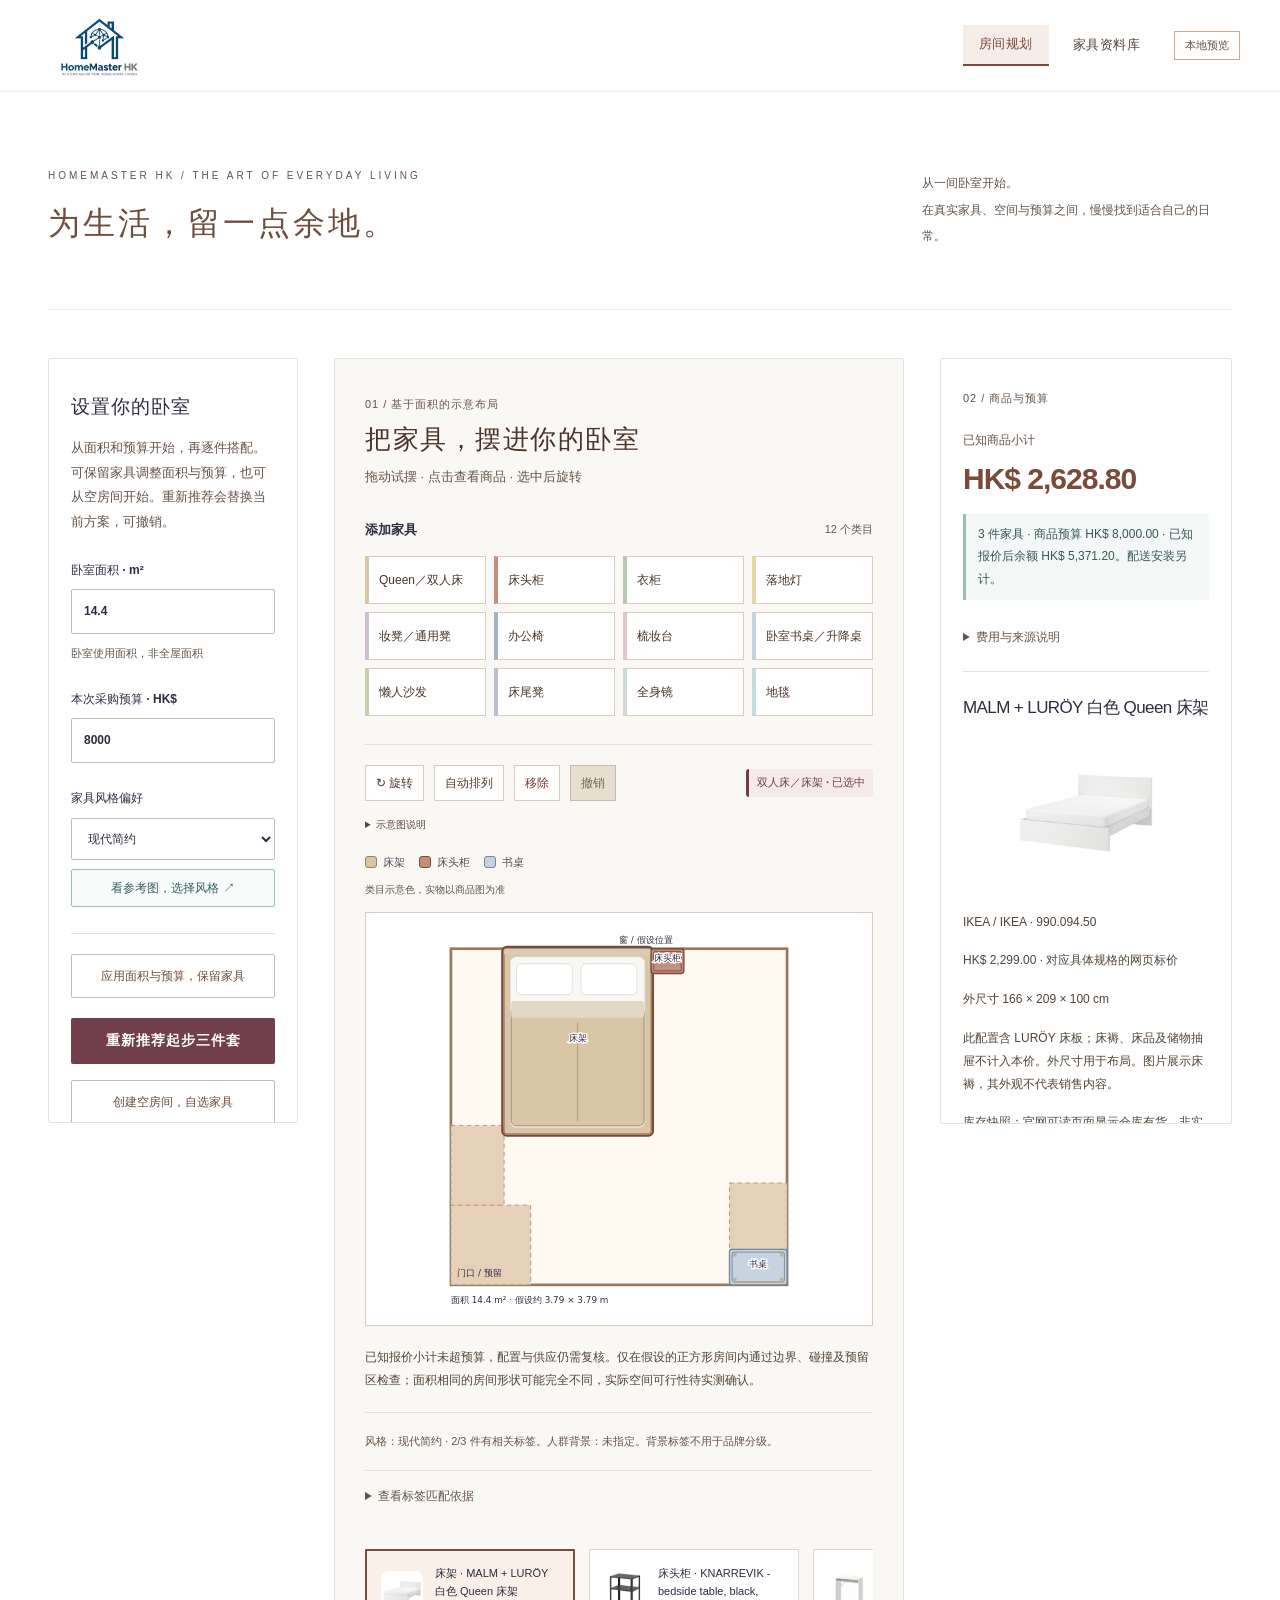
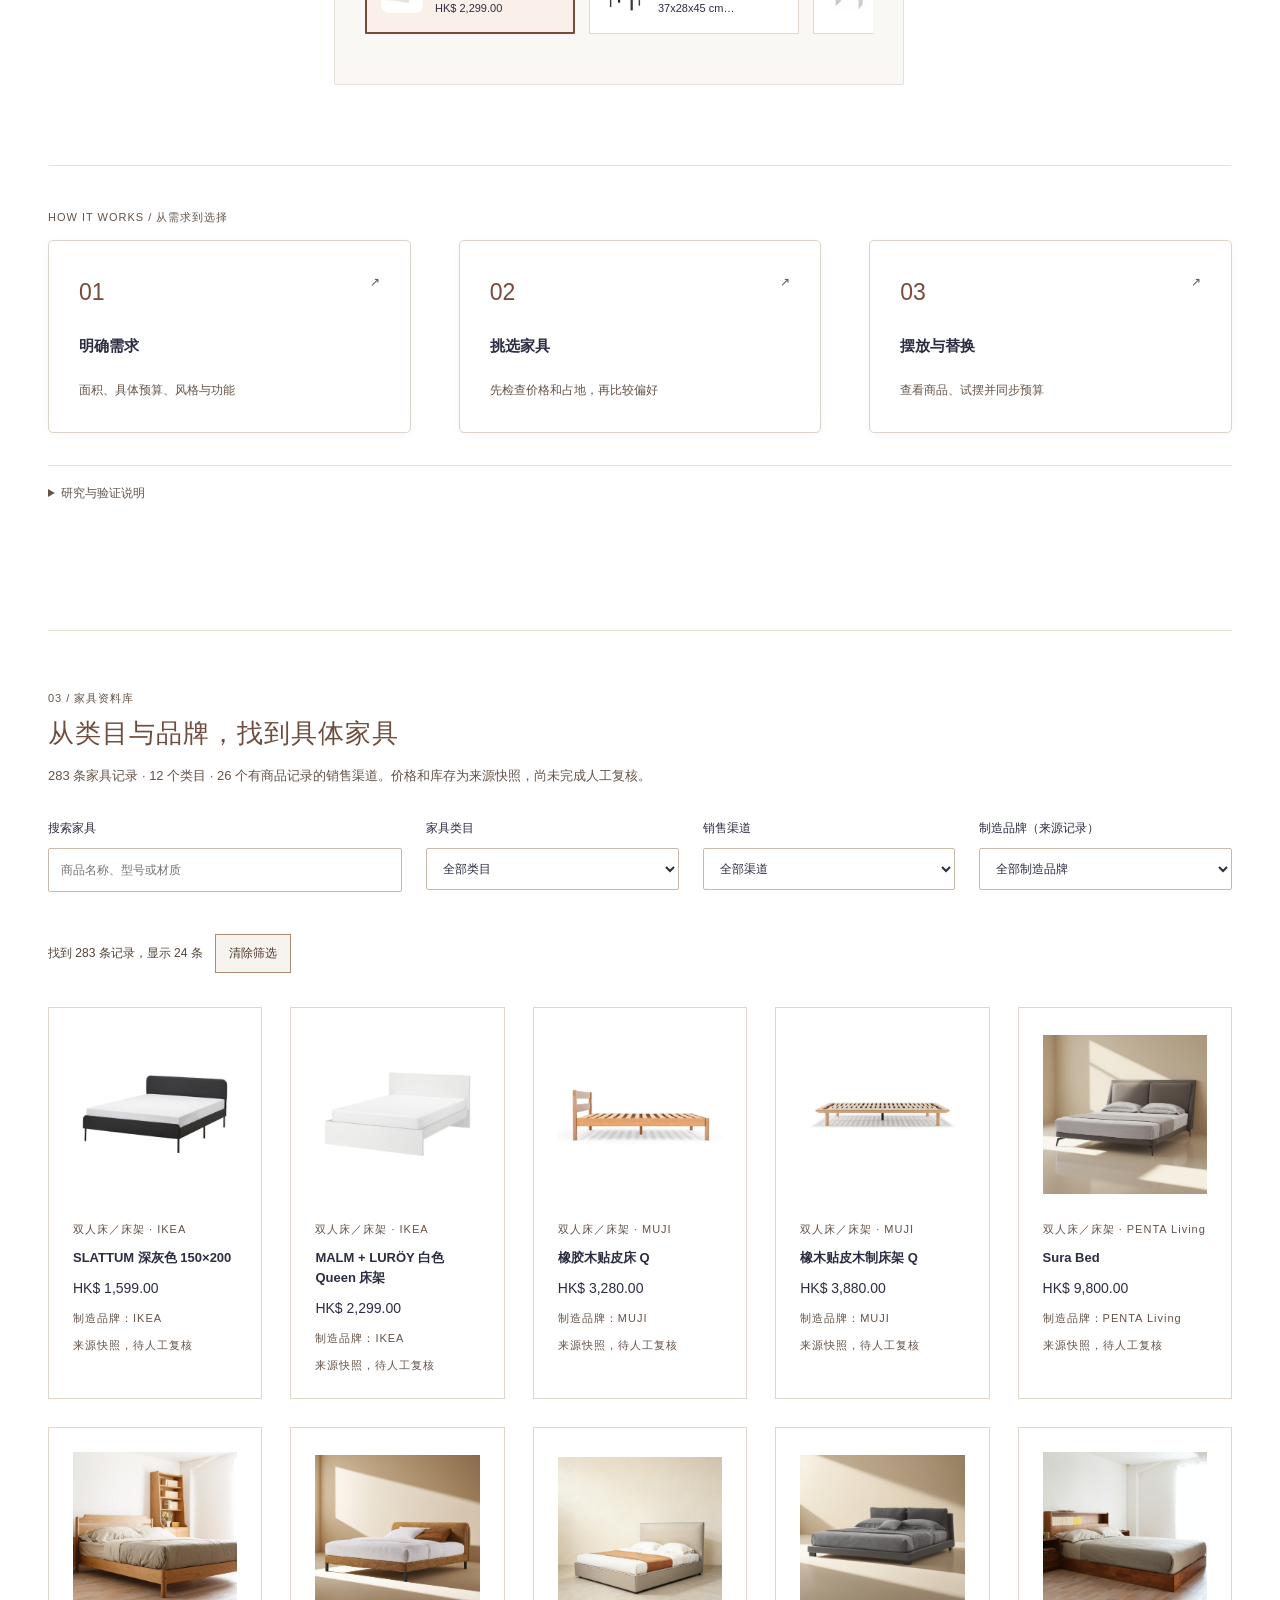
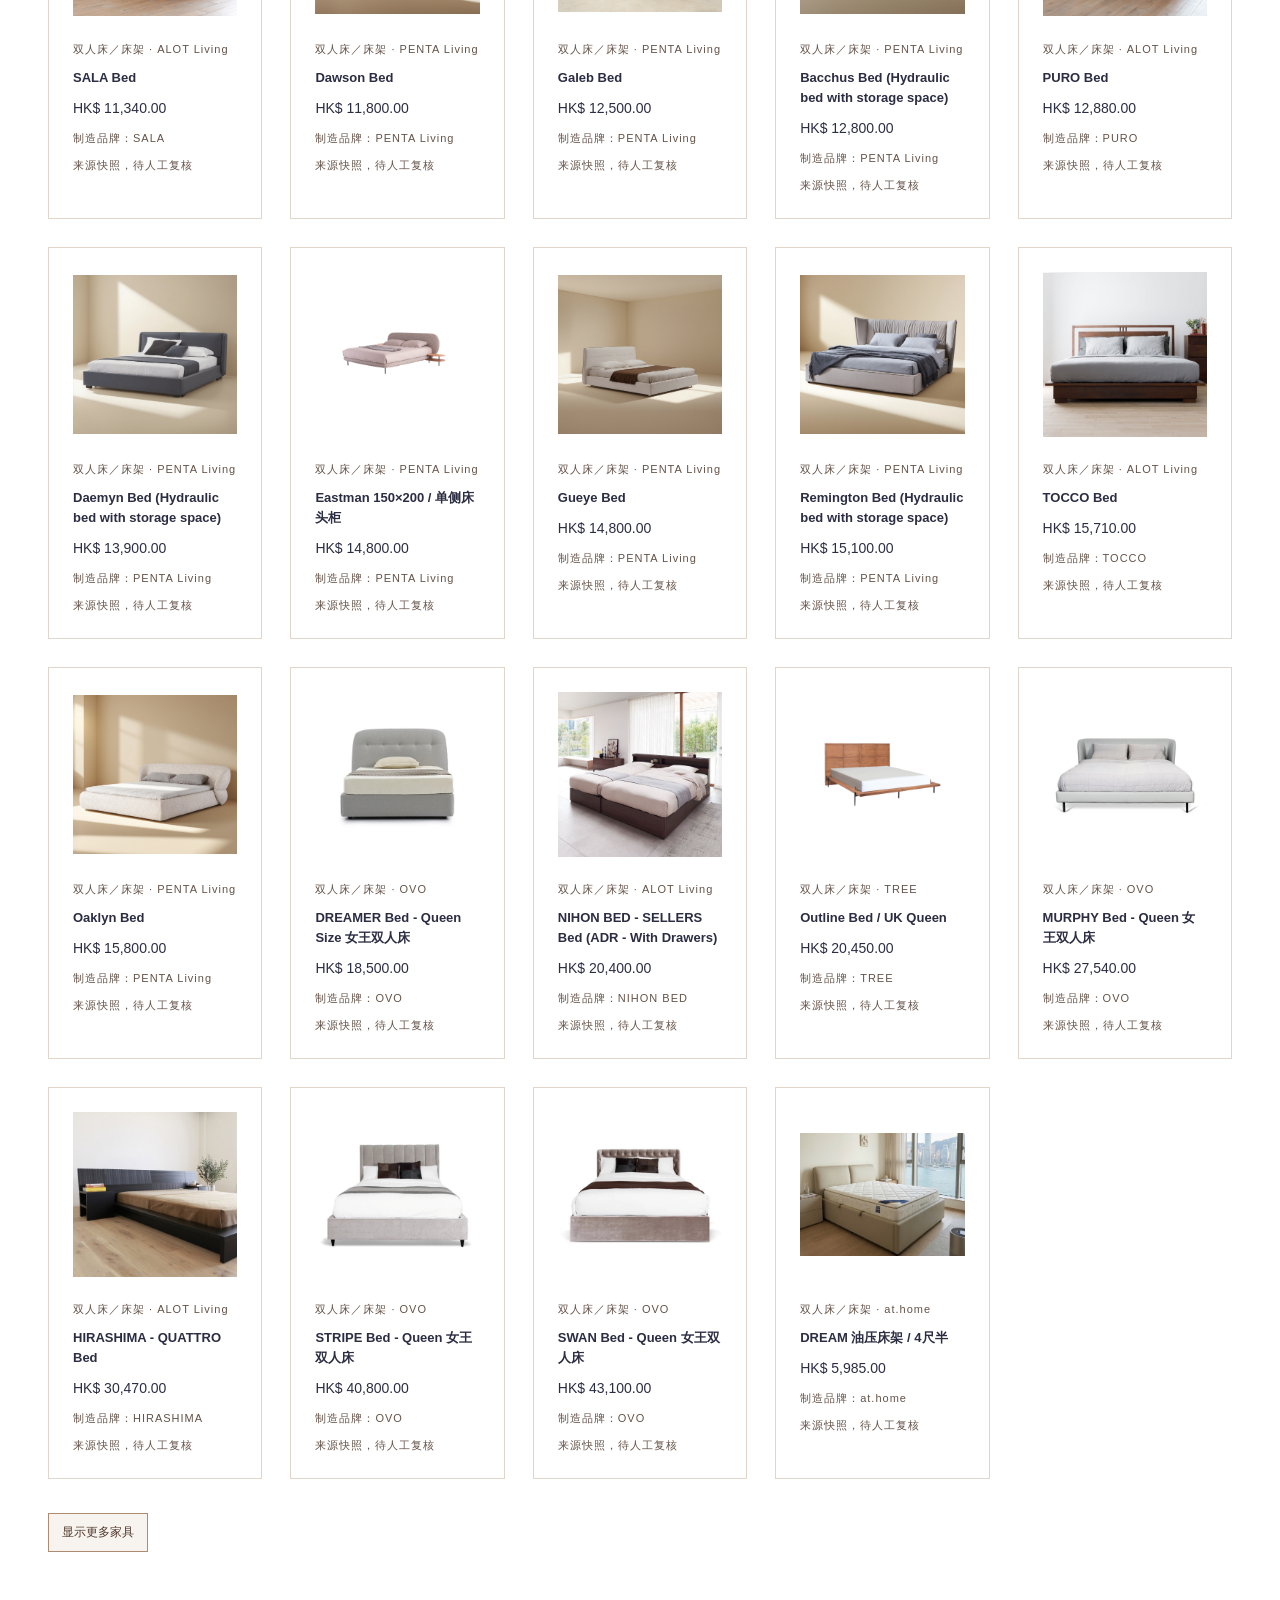
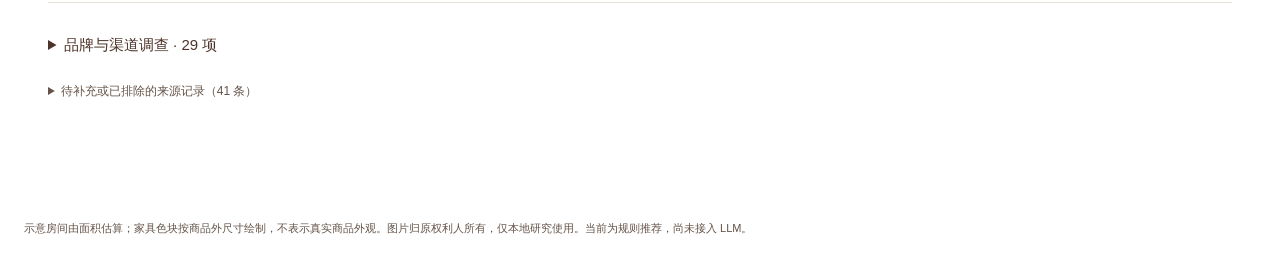
==== mvp/index.html @ 81091f6a "Refresh profile panel script cache" ====
<!doctype html><html lang="zh-Hans"><meta charset="utf-8"><meta name="viewport" content="width=device-width,initial-scale=1"><title>HomeMaster HK · 香港卧室规划</title><link rel="stylesheet" href="./ui.css"><header><h1 class="brand"><a href="#" aria-label="HomeMaster HK 首页"><img src="./assets/homemaster-hk-logo.png" alt="HomeMaster HK — AI Home Guide for Hong Kong Living" width="780" height="464"></a></h1><nav aria-label="主要导航"><a href="#planner" class="nav-active">房间规划</a><a href="#catalogue">家具资料库</a><span class="local-badge">本地预览</span></nav></header><div class="editorial-intro"><div><p class="eyebrow">HOMEMASTER HK / THE ART OF EVERYDAY LIVING</p><h1>为生活，留一点余地。</h1></div><p>从一间卧室开始。<br>在真实家具、空间与预算之间，慢慢找到适合自己的日常。</p></div><main id="planner"><section class="input-panel"><h2>设置你的卧室</h2><p class="muted">从面积和预算开始，再逐件搭配。可保留家具调整面积与预算，也可从空房间开始。重新推荐会替换当前方案，可撤销。</p><label>卧室面积 · m²<input id="area" max="200" type="number" value="14.4" min="0.1" step="any" required><span class="input-hint">卧室使用面积，非全屋面积</span></label><label>本次采购预算 · HK$<input id="budget" type="number" value="8000" min="0" step="0.01" required></label><label>家具风格偏好<select id="style"><option>现代简约</option><option>日式自然</option><option>北欧简约</option><option>现代轻奢</option><option>工业风</option><option>美式现代经典</option><option>混搭</option><option>不确定</option></select><button type="button" id="open-style-guide">看参考图，选择风格 ↗</button></label><div class="plan-actions"><button id="apply-settings">应用面积与预算，保留家具</button><button id="generate">重新推荐起步三件套</button><button id="empty-room">创建空房间，自选家具</button></div><details class="needs-panel" open><summary>人群标签与具体需求</summary><p class="muted">可多选人群作为背景，不绑定品牌、面积或预算。每条功能需求由你确认。</p><div id="persona-tags"></div><div id="persona-suggestions" hidden><p id="persona-hint"></p><button id="use-suggestions">将建议加入“优先考虑”</button><p class="muted">只补充未选择的需求，不覆盖“必须满足”。</p></div><label>居住身份<select id="living"><option value="">不填写</option><option>租房</option><option>首套自置</option><option>改善自住</option><option>与家人同住</option><option>为出租物业采购</option><option>其他自置</option></select></label><fieldset id="context-tags"><legend>家庭与搬运背景（可多选）</legend><label><input type="checkbox" value="children">有儿童</label><label><input type="checkbox" value="pets">养宠物</label><label><input type="checkbox" value="no_elevator">无电梯／搬运受限</label></fieldset><p class="muted">背景仅用于提醒确认具体要求，不等于商品已安全、耐抓或可搬入。</p><div id="needs"></div><label>第一优先<select id="priority"><option value="">不指定</option><option value="easy_move">易搬迁</option><option value="need_storage">储物</option><option value="home_office">办公</option><option value="durable">耐用</option><option value="easy_clean">易清洁</option></select></label><p class="muted">优先考虑：仅有证据时加分。必须满足：未知或不满足的商品不进入新推荐。未知不当作已满足。</p></details><button id="apply-preferences">保存偏好，保留当前布局</button><details class="assumptions"><summary>房间假设与尺寸说明</summary><p class="notice">面积无法确定房间长宽。本方案暂按正方形估算，门窗为示意位置，尚不能确认实际摆放可行。案例假设：现有床褥 150 × 200 cm；左下角 90 cm 门口、左侧通道 60 cm，顶部窗户，无其他室内物件。改动门窗或保留家具需要扩展模型。</p></details></section><section class="workspace" id="layout-workspace"><small>01 / 基于面积的示意布局</small><h2>把家具，摆进你的卧室</h2><p class="muted">拖动试摆 · 点击查看商品 · 选中后旋转</p><div class="section-label"><h3>添加家具</h3><span>12 个类目</span></div><div id="layout-categories" aria-label="布局家具类目"></div><div id="layout-picker" hidden><div class="picker-heading"><strong id="picker-title"></strong><button id="picker-close">收起</button></div><p id="picker-status" aria-live="polite"></p><div id="picker-products"></div></div><div class="layout-tools"><button id="rotate">↻ 旋转</button><button id="reset-layout">自动排列</button><button id="remove">移除</button><button id="undo">撤销</button><span id="selection-label">选择家具以编辑</span></div><details class="drawing-note"><summary>示意图说明</summary><p class="muted">按商品占地尺寸绘制简化外形；地毯可放在家具下，桌前可摆办公椅。床品代表已有物品，不计入报价。实际房形、门窗和使用净空需确认。</p></details><div id="layout-legend" class="layout-colour-note" aria-label="家具类目配色图例"></div><svg id="room" role="group" aria-label="卧室平面布局"></svg><div id="status" aria-live="polite"></div><div id="preference-summary"></div><details id="profile-audit"><summary>查看标签匹配依据</summary><div id="profile-audit-content"></div></details><div id="cards"></div></section><aside class="inspector"><small>02 / 商品与预算</small><p class="budget-caption">已知商品小计</p><div id="total">—</div><p id="budget-balance" aria-live="polite"></p><details class="cost-note"><summary>费用与来源说明</summary><p class="notice">配送、安装、搬运待确认，整单总价尚未确认。价格为资料快照，未人工复核；首选三项做过官方页自动回查。</p></details><div id="detail">选择一个房间物件以查看。</div><details class="replacement-panel"><summary>替换这件家具</summary><div id="alternatives"></div></details><button id="export">导出当前方案 JSON</button></aside></main><section class="journey"><small>HOW IT WORKS / 从需求到选择</small><ol><li><a class="journey-button" href="#planner"><span class="journey-number">01</span><strong>明确需求</strong><span class="journey-description">面积、具体预算、风格与功能</span><span class="journey-arrow" aria-hidden="true">↗</span></a></li><li><a class="journey-button" href="#catalogue"><span class="journey-number">02</span><strong>挑选家具</strong><span class="journey-description">先检查价格和占地，再比较偏好</span><span class="journey-arrow" aria-hidden="true">↗</span></a></li><li><a class="journey-button" href="#layout-workspace"><span class="journey-number">03</span><strong>摆放与替换</strong><span class="journey-description">查看商品、试摆并同步预算</span><span class="journey-arrow" aria-hidden="true">↗</span></a></li></ol><details><summary>研究与验证说明</summary><p>研究评价独立于购物流程：分别报告商品事实准确性、预算与空间可行性、用户满意度。预算实验条件可先采用 HK$3,000／8,000／15,000，尚未验证为适合的低中高分界。</p><p>租房、自置、家庭等信息是辅助标签，不给任何人群预设正确品牌。参与者实际预算和实验分配预算分开记录。所有系统使用同一冻结商品库与采购任务时，才能比较检索、计算和空间检查的作用。</p><p>当前未完成人工 Ground Truth、正式对比实验或满意度验证。面积生成的房形是假设，不能计为真实空间已合规。</p></details></section><section class="catalogue-shell" id="catalogue"><small>03 / 家具资料库</small><h2>从类目与品牌，找到具体家具</h2><p id="catalogue-summary" class="muted"></p><div class="catalogue-filters"><label>搜索家具<input id="catalogue-search" type="search" placeholder="商品名称、型号或材质"></label><label>家具类目<select id="catalogue-category"><option value="">全部类目</option></select></label><label>销售渠道<select id="catalogue-channel"><option value="">全部渠道</option></select></label><label>制造品牌（来源记录）<select id="catalogue-brand"><option value="">全部制造品牌</option></select></label></div><p id="catalogue-count" aria-live="polite"></p><button id="catalogue-clear">清除筛选</button><div id="catalogue-grid"></div><button id="catalogue-more">显示更多家具</button><details class="brand-research"><summary>品牌与渠道调查 · 29 项</summary><p class="muted">以下按调查对象展示，不将渠道等同于制造品牌。记录数为当前资料库收录数量，不代表商户全部商品数量。</p><div id="brand-grid"></div></details><details><summary id="pending-summary"></summary><div id="pending-list"></div></details></section><dialog id="style-dialog"><button id="close-style">关闭 ×</button><h2>哪一种空间，更接近你？</h2><p>参考图用于表达氛围，不代表本库商品或当前方案。每种风格均可搭配不同预算。</p><div id="style-options"></div><div class="style-other"><button data-style="混搭">混搭</button><button data-style="不确定">不确定，先探索</button></div><p class="muted">图源：你提供的参考资料，仅本地讨论使用；不将图中的家具视为已配对商品。</p></dialog><dialog id="export-dialog"><button id="close-export">关闭 ×</button><h2>保存当前方案</h2><p>包含商品、预算和调整后的家具位置。若下载未启动，也可直接复制下面的内容保存。</p><a id="export-download" download="bedroom-plan.json">下载方案 JSON ↓</a><label>方案内容<textarea id="export-json" readonly spellcheck="false"></textarea></label></dialog><dialog id="product-dialog"><button id="close-product" aria-label="关闭商品详情">关闭 ×</button><div id="catalogue-detail"></div></dialog><footer>示意房间由面积估算；家具色块按商品外尺寸绘制，不表示真实商品外观。图片归原权利人所有，仅本地研究使用。当前为规则推荐，尚未接入 LLM。</footer><script type="module" src="app.mjs?v=20261020-2"></script></html>
---- mvp/ui.css ----
:root{--blue:#51483b;--ink:#34332d;--muted:#807b70;--line:#d9d3c7;--surface:#fcfaf4;--soft:#eae5da;--radius:18px}*{box-sizing:border-box}html{scroll-behavior:smooth;scroll-padding-top:100px}body{margin:0;background:radial-gradient(ellipse at 85% 0,#e9e2d3,transparent 50%),#f4f1e8;color:var(--ink);font:14px/1.55 -apple-system,BlinkMacSystemFont,"Segoe UI",Arial,sans-serif}header{height:86px;padding:8px 32px;display:flex;align-items:center;justify-content:space-between;gap:20px;background:#f4f1e8ed;border-bottom:1px solid var(--line);position:sticky;top:0;z-index:10;backdrop-filter:blur(18px)}.brand{margin:0;line-height:0;flex-shrink:0}.brand img{width:116px;height:69px;display:block;object-fit:contain;border-radius:0}nav{display:flex;align-items:center;gap:8px}a{color:var(--blue);text-decoration:none}nav a{padding:9px 16px;border-radius:24px;font-size:13px;color:var(--muted)}nav a:hover,.nav-active{background:#e8e1d3;color:var(--blue)}.local-badge{padding:5px 10px;border:1px solid var(--line);border-radius:20px;font-size:11px;color:var(--muted);margin-left:10px}main{max-width:1640px;margin:auto;padding:24px;display:grid;grid-template-columns:230px minmax(0,1fr) 292px;gap:18px;align-items:start}section,aside{min-width:0;background:var(--surface);border:1px solid var(--line);border-radius:var(--radius);padding:22px;box-shadow:0 4px 20px #564e4004}h2{font-size:22px;line-height:1.3;letter-spacing:-.6px;margin:8px 0 14px;font-weight:650}h3{font-size:13px;margin:0}small,.muted{color:var(--muted)}.muted{font-size:12px;margin:9px 0 16px;line-height:1.7}small{font-size:11px;letter-spacing:.3px}label{display:block;font-size:12px;font-weight:550;margin:18px 0}input,select,textarea,button{font:inherit}input,select,textarea{border:1px solid #d4caba;border-radius:10px;padding:11px 12px;background:#f6f3eb;color:var(--ink);width:100%;margin-top:7px;min-width:0}input:focus,select:focus,textarea:focus{outline:3px solid #75675024;border-color:var(--blue);background:white}button{border:1px solid transparent;border-radius:10px;background:var(--blue);color:#fcfaf4;min-height:38px;padding:9px 13px;cursor:pointer;transition:background .15s,box-shadow .15s,transform .15s}button:hover:not(:disabled){filter:brightness(.97);box-shadow:0 3px 10px #51483b15}button:active:not(:disabled){transform:translateY(1px)}button:focus-visible,a:focus-visible,summary:focus-visible{outline:3px solid #85755880;outline-offset:3px}button:disabled{opacity:.45;cursor:not-allowed}#generate{width:100%;font-weight:600;margin:3px 0 17px;box-shadow:0 3px 10px #51483b1a}summary{cursor:pointer;font-size:12px;color:var(--muted);padding:8px 0;list-style-position:inside}.notice{font-size:12px;line-height:1.8;background:#eae5db;border-radius:10px;padding:12px;color:#756d5e;margin:8px 0}.input-panel,.inspector{position:sticky;top:110px}.input-panel .assumptions{border-top:1px solid var(--line);padding-top:5px}.workspace{padding:22px 24px}.workspace>h2{font-size:25px;margin-bottom:7px}.section-label{display:flex;justify-content:space-between;align-items:center;margin:17px 0 8px}.section-label span{font-size:11px;color:#918979}#layout-categories{display:grid;grid-template-columns:repeat(4,minmax(0,1fr));gap:6px;margin-bottom:16px}#layout-categories button{font-size:11px;line-height:1.35;color:#6d6456;background:#efebe1;border:1px solid #e4dfd3;padding:8px 5px;min-height:37px}#layout-categories button:hover{background:#e6dfd1}#layout-categories button[aria-pressed=true]{background:#dfd4c0;color:#514430;border-color:#99876a;box-shadow:inset 0 0 0 1px #99876a}.layout-tools{display:flex;gap:6px;align-items:center;flex-wrap:wrap;border-top:1px solid var(--line);padding-top:13px}.layout-tools button{background:#eae5d9;color:#6d604b;font-size:11px;padding:7px 10px;min-height:32px}#remove{color:#885e4b}#selection-label{font-size:10px;color:var(--muted);margin-left:auto}.drawing-note summary{font-size:10px;padding:7px 0}#room{display:block;width:100%;height:clamp(300px,46vh,550px);background:radial-gradient(ellipse at center,#fcfaf4,#eee8dc);border:1px solid #e2dbce;border-radius:14px;padding:12px;touch-action:pan-y}#room text{font:10px -apple-system,system-ui;fill:#5b5346;user-select:none}.furniture{cursor:grab;touch-action:none}.furniture:active{cursor:grabbing}.furniture:focus-visible{outline:none;filter:drop-shadow(0 0 3px #87714e)}#status{font-size:11px;color:#7c7465;line-height:1.7;margin:12px 0}#cards{display:flex;gap:8px;overflow-x:auto;padding:3px 0 8px;scroll-snap-type:x proximity}#cards button{flex:0 0 190px;display:flex;align-items:center;gap:8px;text-align:left;background:white;color:var(--ink);border:1px solid var(--line);padding:10px;scroll-snap-align:start}#cards button[aria-pressed=true]{border-color:#9d8a69;background:#eae2d3}img{object-fit:contain;border-radius:8px;width:54px;height:54px}#cards img{width:42px;height:42px}#cards span{font-size:10px;line-height:1.6;display:-webkit-box;-webkit-line-clamp:3;-webkit-box-orient:vertical;overflow:hidden;white-space:pre-line}.budget-caption{font-size:12px;color:var(--muted);margin:17px 0 2px}#total{font-size:31px;line-height:1.4;font-weight:650;letter-spacing:-1.2px}.cost-note{border-bottom:1px solid var(--line);margin-bottom:15px;padding-bottom:7px}#detail{font-size:12px;line-height:1.7;overflow-wrap:anywhere}#detail h2{font-size:17px;line-height:1.45;margin:10px 0}#detail img{width:100%;height:150px;background:#f2ede2;border-radius:12px}#detail p{margin:10px 0;color:#746b5b}#alternatives{max-height:300px;overflow:auto;overscroll-behavior:contain}#alternatives h3{display:none}#alternatives button{width:100%;background:#eee7d9;color:#695a42;border:1px solid #ded4c2;font-size:11px;margin:4px 0;text-align:left}.replacement-panel{margin-top:14px;border-top:1px solid var(--line)}#export{width:100%;background:#e8e0d1;color:#64543b;margin-top:14px;font-size:12px}.inspector{max-height:calc(100vh - 134px);overflow:auto;scrollbar-width:thin}.catalogue-shell{max-width:1592px;margin:0 auto 24px;width:calc(100% - 48px);padding:28px}.catalogue-shell h2{font-size:24px}.catalogue-filters{display:grid;grid-template-columns:1.4fr repeat(3,1fr);gap:14px}.catalogue-filters label{margin:12px 0}#catalogue-count{font-size:12px;color:var(--muted);display:inline-block;margin-right:12px}#catalogue-clear,#catalogue-more{background:#e8e0d1;color:#64543b;font-size:12px;margin:10px 0}#catalogue-grid{display:grid;grid-template-columns:repeat(auto-fill,minmax(205px,1fr));gap:14px;margin:12px 0}#catalogue-grid button{display:flex;flex-direction:column;align-items:start;text-align:left;background:white;color:var(--ink);border:1px solid var(--line);padding:16px;gap:5px;border-radius:14px}#catalogue-grid button:hover{border-color:#b8a789;background:#f4efe4}#catalogue-grid img{width:100%;height:135px;margin-bottom:5px}#catalogue-grid strong{font-size:13px}#catalogue-grid small{font-size:11px}.brand-research{border-top:1px solid var(--line);margin:22px 0 10px;padding-top:12px}.brand-research>summary{font-size:15px;color:var(--ink)}#brand-grid{display:grid;grid-template-columns:repeat(auto-fill,minmax(240px,1fr));gap:12px;margin:15px 0}#brand-grid details{padding:14px;border:1px solid var(--line);border-radius:12px}#brand-grid p,#pending-list p{font-size:11px;color:var(--muted)}#pending-list{max-height:320px;overflow:auto}dialog{border:1px solid var(--line);border-radius:22px;padding:24px;max-width:620px;width:calc(100% - 32px);max-height:85dvh;overflow:auto;color:var(--ink);overscroll-behavior:contain;box-shadow:0 24px 90px #30291f26}dialog::backdrop{background:#30291f66;backdrop-filter:blur(5px)}#close-product,#close-export{float:right;position:sticky;top:0;z-index:2;background:#e8e0d1;color:#695b45;font-size:12px}#catalogue-detail{clear:both;line-height:1.75;overflow-wrap:anywhere;font-size:13px}#catalogue-detail img{width:100%;height:200px}#catalogue-detail dl{display:grid;grid-template-columns:100px minmax(0,1fr);gap:12px}dt{color:var(--muted)}dd{margin:0;min-width:0}#export-json{height:280px;font:11px/1.5 monospace;resize:vertical}#export-download{display:inline-block;padding:10px;background:#e8e0d1;border-radius:8px}.add-to-room{display:block;margin:8px 0 16px;width:100%}#layout-picker{background:#f1ecdf;border:1px solid #d9cfbd;border-radius:12px;padding:12px;margin-bottom:14px}.picker-heading{display:flex;justify-content:space-between;align-items:center;font-size:13px}.picker-heading button{padding:5px 10px;min-height:28px;background:#e8dfcf;color:#6b5a3c;font-size:11px}#picker-status{font-size:11px;color:var(--muted);margin:9px 0}#picker-products{max-height:255px;overflow:auto;overscroll-behavior:contain}.picker-item{display:grid;grid-template-columns:48px minmax(0,1fr);gap:10px;padding:10px 0;border-top:1px solid var(--line)}.picker-item img{width:48px;height:48px}.picker-item strong{font-size:12px}.picker-item small{display:block;font-size:10px}.picker-item button{font-size:11px;padding:5px 10px;min-height:30px;margin:5px 5px 0 0}footer{max-width:1640px;margin:auto;padding:0 24px 28px;font-size:11px;color:#918979}button,a,input,select,summary{-webkit-tap-highlight-color:transparent}@media(min-width:1500px){main{grid-template-columns:250px minmax(0,1fr) 320px;gap:22px}.workspace{padding:26px 30px}}@media(max-width:1100px){main{grid-template-columns:205px minmax(0,1fr);gap:16px;padding:18px}.inspector{grid-column:2;position:static;max-height:none}.inspector #detail{max-height:330px;overflow:auto}.input-panel{grid-row:span 2}.catalogue-shell{width:calc(100% - 36px)}#room{height:430px}#layout-categories{grid-template-columns:repeat(4,minmax(0,1fr))}.workspace{padding:20px}.catalogue-filters{grid-template-columns:1fr 1fr}}@media(max-width:700px){header{height:72px;padding:6px 16px}.brand img{width:96px;height:57px}nav{gap:0}nav a{font-size:11px;padding:8px 10px}.local-badge{display:none}html{scroll-padding-top:86px}main{display:flex;flex-direction:column;padding:14px;gap:14px}main>section,aside{width:100%;padding:18px;border-radius:16px}.input-panel,.inspector{position:static}.input-panel h2{font-size:20px}.input-panel{display:grid;grid-template-columns:1fr 1fr;gap:0 14px}.input-panel h2,.input-panel>.muted,.input-panel>p,.input-panel>details,.input-panel>#generate{grid-column:1/-1}.input-panel label{margin:8px 0}.input-panel>label:nth-of-type(3){grid-column:1/-1}#generate{margin:9px 0}.workspace>h2{font-size:23px}#layout-categories{grid-template-columns:repeat(4,minmax(0,1fr));gap:5px}#layout-categories button{font-size:10px;min-height:39px;padding:7px 3px}#room{height:360px;padding:7px}.layout-tools{gap:5px}#selection-label{margin-left:0}.inspector #detail{max-height:330px;overflow:auto}.catalogue-shell{width:calc(100% - 28px);padding:18px}.catalogue-shell h2{font-size:21px}.catalogue-filters{gap:10px}#catalogue-grid{grid-template-columns:repeat(2,minmax(0,1fr));gap:9px}#catalogue-grid button{padding:11px}#catalogue-grid img{height:110px}#catalogue-grid strong{font-size:12px}#brand-grid{grid-template-columns:1fr}dialog{padding:18px}#catalogue-detail dl{grid-template-columns:82px minmax(0,1fr)}footer{padding:0 16px 22px}#picker-products{max-height:240px}}@media(prefers-reduced-motion:reduce){html{scroll-behavior:auto}*{transition:none!important}}

.input-hint{display:block;font-size:10px;color:var(--muted);font-weight:400;margin-top:6px}.layout-tools button{min-height:36px}@media(max-width:700px){.input-panel>.muted{margin-bottom:9px}.input-panel>label:nth-of-type(3){margin-top:4px}#layout-categories button{min-height:42px}}

/* Warm paper, pale timber and generous editorial spacing. */
:root{--blue:#64543b;--ink:#34332d;--muted:#807b70;--line:#d9d3c7;--surface:#f8f5ed;--soft:#eae5da;--radius:2px}body{background:#f4f1e8;font-weight:400}header{background:#f4f1e8f5;box-shadow:none;border-color:#d9d3c7;height:92px;padding:10px 40px}.brand img{mix-blend-mode:multiply}nav a{border-radius:0;letter-spacing:.5px}nav a:hover,.nav-active{background:transparent;border-bottom:1px solid #75664e;color:#554a37}.local-badge{border-radius:0;border-color:#d3cbbb}.editorial-intro{max-width:1592px;margin:0 auto;padding:42px 26px 32px;display:flex;justify-content:space-between;align-items:end;gap:30px;border-bottom:1px solid #d9d3c7}.editorial-intro .eyebrow{font-size:10px;letter-spacing:3px;color:#857966;margin:0 0 13px}.editorial-intro h1{font:400 32px/1.5 "Songti SC","Noto Serif CJK SC","STSong",serif;letter-spacing:3px;margin:0;color:#4a4338}.editorial-intro>p{font-size:12px;line-height:2;color:#8b8070;max-width:310px;margin:0}main{padding-top:30px;gap:24px}section,aside{box-shadow:none;border:0;border-radius:2px;background:#f8f5ed}.input-panel{background:transparent;padding:22px 10px}.workspace{background:#ece6d9;border:1px solid #e3dac9;padding:27px 28px}.workspace>h2{font-family:"Songti SC","STSong",serif;font-size:26px;font-weight:400;letter-spacing:1.5px}.inspector{background:transparent;border-left:1px solid #d9d3c7;padding-left:24px}.input-panel h2{font-size:19px;font-weight:500;letter-spacing:1px}h2{font-weight:500}input,select,textarea,button{border-radius:2px}input,select{background:#f8f5ed;border-color:#cfc6b5}button{font-weight:400}button:hover:not(:disabled){box-shadow:none}#generate{background:#514b3e;box-shadow:none;color:#f4efe2;letter-spacing:1px}#layout-categories{gap:0;border-top:1px solid #d3c9b7;border-left:1px solid #d3c9b7;margin-top:12px;margin-bottom:22px}#layout-categories button{background:transparent;border:0;border-right:1px solid #d3c9b7;border-bottom:1px solid #d3c9b7;border-radius:0;min-height:43px;color:#776a54}#layout-categories button:hover{background:#e2d8c5}#layout-categories button[aria-pressed=true]{box-shadow:inset 0 -2px #756044;border-color:#c7baa4;background:#dfd3bd;color:#4f4332}.section-label{margin-top:23px}.layout-tools{padding-top:14px;border-color:#d3c9b7}.layout-tools button{background:#e3dccd;border-radius:0}.drawing-note summary{color:#8b7d65;padding:10px 0}#room{border-radius:0;border:1px solid #d9cfbd;background:repeating-linear-gradient(90deg,#f6f1e7 0,#f6f1e7 80px,#f0eadf 81px,#f6f1e7 82px);padding:18px}#cards button{background:#f3eee3;border:1px solid #d7cbb7;border-radius:1px}#cards button[aria-pressed=true]{border-color:#9b896c;background:#e4dac6}#detail img{border-radius:0;background:#fcfaf5}#total{font-weight:500;letter-spacing:-1px;font-size:30px}.notice{background:#eae3d6;border-radius:0}.cost-note,.replacement-panel{border-color:#d8cebd}#export{border:1px solid #8b7c62;background:transparent;border-radius:0;color:#66583f}#alternatives button{border-radius:0;background:#eee7d8;border-color:#dbcfbb;color:#6b5c44}.catalogue-shell{background:transparent;border-top:1px solid #d6ccba;border-radius:0;padding-top:40px;margin-top:18px}.catalogue-shell h2{font-family:"Songti SC","STSong",serif;font-weight:400;letter-spacing:1px;font-size:26px}#catalogue-grid{gap:22px}#catalogue-grid button{background:#f7f3e9;border:0;border-bottom:1px solid #d9cfbd;border-radius:0;padding:20px}#catalogue-grid button:hover{background:#eee7d9;border-color:#a18d6a}#catalogue-grid img{background:#fcfaf4;border-radius:0;height:165px}#catalogue-clear,#catalogue-more{background:transparent;border:1px solid #b4a58b;border-radius:0;color:#736247}#layout-picker{background:#f4eee1;border-color:#cfbfa3;border-radius:0}dialog{border-radius:2px;background:#f7f2e7;border-color:#cdbda1}dialog::backdrop{background:#342b2066;backdrop-filter:blur(3px)}#close-product,#close-export,.picker-heading button{background:#e6ddcc;border-radius:0;color:#6d5b3e}#catalogue-detail img{border-radius:0}.add-to-room{background:#5c5343;color:#f7f0e0}#brand-grid details{border-radius:0;background:#f4eee1}.input-hint{color:#918570}.furniture:focus-visible{filter:drop-shadow(0 0 3px #87714e)}footer{padding-top:15px;color:#9a8d76}small{letter-spacing:1px}.input-panel,.inspector{top:116px}html{scroll-padding-top:110px}@media(max-width:1100px){main{gap:18px}.editorial-intro{padding:30px 20px 24px;margin:0 18px}.editorial-intro h1{font-size:27px}.inspector{border-left:0;border-top:1px solid #d9d3c7;padding-top:24px}}@media(max-width:700px){header{height:76px;padding:8px 20px}.editorial-intro{padding:24px 4px;margin:0 18px;display:block}.editorial-intro h1{font-size:25px;letter-spacing:2px}.editorial-intro>p{font-size:11px;margin-top:12px;max-width:none}.editorial-intro .eyebrow{font-size:9px;letter-spacing:2px}.input-panel{padding:18px 7px;border-bottom:1px solid #d9d3c7}.workspace{padding:20px 16px}.inspector{padding:20px 7px}.workspace>h2{font-size:23px}#layout-categories button{font-size:10px;min-height:44px}.catalogue-shell{padding:28px 4px}#catalogue-grid{gap:12px}#catalogue-grid button{padding:12px}#catalogue-grid img{height:125px}#room{padding:8px}.input-panel,.inspector{position:static}html{scroll-padding-top:90px}}

/* User palette: warm brown / ink / pale timber / cream. */
:root{--blue:#6f4d3e;--ink:#2b2d42;--muted:#645348;--line:#c6ac93;--surface:#fffaf1;--soft:#d9c6b2}body{background:#f5f0e1;color:#2b2d42}header{background:#f5f0e1;border-color:#cbb39a;backdrop-filter:none}.editorial-intro{border-color:#cbb39a}.editorial-intro h1{color:#6f4d3e}.editorial-intro .eyebrow,.editorial-intro>p{color:#645348}nav a{color:#51443e}nav a:hover,nav a.nav-active{color:#6f4d3e;border-bottom-color:#6f4d3e;background:#e9dac7}.local-badge{color:#645348;border-color:#c6ac93}h2,h3,label,strong{color:#2b2d42}small,.muted,summary,.input-hint{color:#645348}.muted{font-size:13px}.input-hint{font-size:11px}.input-panel{background:#fffaf1;border:1px solid #d9c6b2;padding:22px 18px}.workspace{background:#eadbc8;border-color:#c6ac93}.workspace>h2{color:#4d3329}.inspector{background:#fffaf1;border:1px solid #d9c6b2;padding:22px}.budget-caption{color:#645348}#total{color:#6f4d3e;font-weight:650}input,select,textarea{background:#fffdf7;color:#2b2d42;border-color:#ae8c72}input:focus,select:focus,textarea:focus{background:#fffdf7;border-color:#6f4d3e;outline:3px solid #6f4d3e26}button{background:#6f4d3e;color:#fffaf1}#generate,.add-to-room{background:#6f4d3e;color:#fffaf1}#generate:hover,.add-to-room:hover{background:#57392d}button:focus-visible,a:focus-visible,summary:focus-visible{outline-color:#6f4d3e99}#layout-categories{border-color:#bda085;gap:5px;border:0}#layout-categories button{background:#f5f0e1;border:1px solid #b89a7d;color:#4b352b;font-size:12px;font-weight:500}#layout-categories button:hover{background:#e1c8ae;border-color:#6f4d3e}#layout-categories button[aria-pressed=true]{background:#6f4d3e;color:#fffaf1;border-color:#6f4d3e;box-shadow:none}.section-label span{color:#645348}.layout-tools{border-color:#bfa48b}.layout-tools button{background:#f5f0e1;color:#50382d;border:1px solid #b99a7e;font-size:12px}#remove{color:#7b382d}#selection-label{color:#50382d;font-size:11px;font-weight:550}.drawing-note summary{color:#5b4637}#room{background:#fffaf1;border:1px solid #b99a7e}#room text{fill:#2b2d42}#status{color:#514438;font-size:12px}#cards button{background:#fffaf1;border-color:#c6ac93;color:#2b2d42}#cards button[aria-pressed=true]{background:#ead7c0;border:2px solid #6f4d3e}#cards span{font-size:11px}#detail p{color:#514438}#detail img{background:#fffdf7}.notice{background:#eadbc8;color:#514438}.cost-note,.replacement-panel{border-color:#c6ac93}#alternatives button{background:#f5f0e1;color:#50382d;border-color:#bfa083}#export{background:#6f4d3e;color:#fffaf1;border-color:#6f4d3e}#layout-picker{background:#fffaf1;border-color:#ae8c72}#picker-status{color:#5c473a;font-size:12px}.picker-heading button{background:#eadbc8;color:#50382d;border-color:#b99a7e}.picker-item{border-color:#d9c6b2}.picker-item small{color:#645348}.catalogue-shell{border-color:#bfa083}.catalogue-shell h2{color:#6f4d3e}#catalogue-count{color:#514438}#catalogue-grid button{background:#fffaf1;border:1px solid #d0b99f;color:#2b2d42}#catalogue-grid button:hover{background:#eedfca;border-color:#6f4d3e}#catalogue-grid small{color:#645348}#catalogue-clear,#catalogue-more{background:#eadbc8;color:#50382d;border-color:#ae8c72}.brand-research{border-color:#bfa083}.brand-research>summary{color:#4d3329}#brand-grid details{background:#fffaf1;border-color:#d0b99f}#brand-grid p,#pending-list p{color:#645348}dialog{background:#fffaf1;color:#2b2d42;border-color:#ae8c72}dialog::backdrop{background:#2b2d4266}#close-product,#close-export{background:#eadbc8;color:#50382d;border:1px solid #b99a7e}#catalogue-detail dt{color:#645348}#catalogue-detail dd{color:#2b2d42}#export-download{background:#eadbc8;color:#50382d}footer{color:#645348}a{color:#6f4d3e}button:disabled{opacity:1;color:#75685b!important;background:#e6ded1!important;border-color:#c9bbaa!important;box-shadow:none}button:disabled img{opacity:.7}@media(max-width:700px){.input-panel{padding:18px;border:1px solid #d9c6b2}.inspector{padding:20px;border:1px solid #d9c6b2}#layout-categories button{font-size:11px}}
#open-style-guide{display:block;width:100%;background:transparent;color:#6f4d3e;border:1px solid #bda085;margin-top:9px;font-size:12px}.needs-panel{margin:8px 0 16px;border-top:1px solid #c6ac93}.needs-panel label{font-size:12px}fieldset{border:0;padding:0;margin:12px 0}legend{font-size:12px;font-weight:550}#needs{display:grid;grid-template-columns:1fr 1fr;gap:6px}#needs legend{grid-column:1/-1}#needs label{margin:0;display:flex;align-items:center;gap:6px;font-size:11px;font-weight:400}#needs input{width:15px;height:15px;margin:0;accent-color:#6f4d3e}#style-dialog{max-width:950px}#style-dialog>p{font-size:12px;color:#645348}#close-style{float:right;background:#eadbc8;color:#50382d}#style-options{display:grid;grid-template-columns:repeat(3,minmax(0,1fr));gap:16px;margin-top:18px}#style-options button{display:flex;flex-direction:column;align-items:start;text-align:left;background:#f5f0e1;color:#2b2d42;border:1px solid #d0b99f;padding:0 0 12px;gap:5px}#style-options strong,#style-options small,#style-options button>span:last-child{margin:0 12px}#style-options strong{font-size:14px}#style-options small{font-size:10px}#style-options button>span:last-child{font-size:11px;line-height:1.7;color:#645348}.style-thumb{display:block;width:100%;aspect-ratio:1.25;background-repeat:no-repeat}.style-thumb.board-1{background-size:215% 286%}.style-thumb.board-2{background-size:213% 130%}.style-other{display:flex;gap:10px;margin:18px 0}.style-other button{flex:1;background:#eadbc8;color:#50382d}#preference-summary{font-size:11px;line-height:1.8;color:#645348;border-top:1px solid #c6ac93;padding:10px 0}.journey{max-width:1592px;width:calc(100% - 48px);margin:25px auto;background:transparent;border-top:1px solid #c6ac93;padding:30px 12px}.journey ol{list-style:none;padding:0;display:grid;grid-template-columns:repeat(3,1fr);gap:30px;counter-reset:step}.journey li{counter-increment:step;display:flex;flex-direction:column;gap:10px;font-size:13px}.journey li:before{content:'0' counter(step);color:#6f4d3e;font-size:20px}.journey li span{font-size:12px;color:#645348}.journey details{margin-top:25px;border-top:1px solid #d9c6b2;padding-top:10px}.journey details p{font-size:12px;line-height:1.9;max-width:950px}.input-panel{max-height:calc(100vh - 135px);overflow-y:auto;scrollbar-width:thin}@media(max-width:700px){#style-options{grid-template-columns:1fr 1fr;gap:10px}.journey{width:calc(100% - 28px);padding:22px 4px}.journey ol{gap:15px}.journey li{font-size:12px}.journey li span{font-size:11px}.input-panel{max-height:none;overflow:visible}.needs-panel{grid-column:1/-1}#style-options strong{font-size:12px}}

#apply-preferences{width:100%;font-size:11px;margin-bottom:8px;background:transparent;border:1px solid #bda085;color:#6f4d3e}@media(max-width:700px){#apply-preferences{grid-column:1/-1}}
#persona-tags{display:flex;flex-wrap:wrap;gap:6px;margin:12px 0}#persona-tags button{font-size:11px;background:#f5f0e1;color:#50382d;border:1px solid #b99a7e;min-height:34px;padding:6px 9px}#persona-tags button[aria-pressed=true]{background:#6f4d3e;color:#fffaf1;border-color:#6f4d3e}#persona-suggestions{padding:10px;background:#eadbc8;margin-bottom:12px}#persona-hint{font-size:11px;line-height:1.7;margin:0 0 9px}#use-suggestions{font-size:11px;min-height:32px}#needs{display:block}#needs label{display:grid;grid-template-columns:minmax(0,1fr) 98px;align-items:center;gap:8px;margin:8px 0;font-size:11px}#needs select{width:100%;padding:6px;margin:0;font-size:11px}#context-tags label{display:flex;align-items:center;gap:7px;font-size:11px;margin:7px 0}#context-tags input{width:15px;height:15px;margin:0;accent-color:#6f4d3e}#profile-audit{font-size:12px;border-top:1px solid #c6ac93;margin-bottom:12px}#profile-audit-content{max-height:280px;overflow:auto;font-size:11px;line-height:1.8}#profile-audit-content strong{display:block;margin-top:10px}#profile-audit-content p{margin:5px 0;color:#645348}

/* More breathing room while keeping the planning canvas usable. */
.editorial-intro{width:calc(100% - 96px);max-width:1592px;padding:64px 0 48px;margin:0 auto;gap:48px}
.editorial-intro h1{line-height:1.65}.editorial-intro>p{line-height:2.2}
main{width:calc(100% - 96px);max-width:1592px;padding:40px 0 0;grid-template-columns:250px minmax(0,1fr) 292px;gap:32px}
.input-panel,.inspector{padding:28px 22px}.workspace{padding:34px 30px}
.input-panel>label{margin:26px 0}.input-panel>.muted{margin:16px 0 26px;line-height:1.9}
input,select,textarea{margin-top:10px;padding:12px}.input-hint{margin-top:10px;line-height:1.8}
.needs-panel{margin:28px 0 24px;padding-top:14px}.needs-panel>.muted{margin:14px 0 20px;line-height:1.9}
#persona-tags{gap:10px;margin:20px 0 24px}#persona-tags button{padding:9px 10px;min-height:40px}
#persona-suggestions{padding:16px;margin-bottom:24px}#persona-hint{line-height:1.9;margin-bottom:14px}
#context-tags{margin:26px 0}#context-tags label{margin:14px 0}#needs label{margin:16px 0;line-height:1.8}#needs select{padding:9px 6px}
#apply-preferences{margin:12px 0 16px;min-height:44px}#generate{margin:8px 0 24px;min-height:46px}
.section-label{margin:32px 0 14px}#layout-categories{gap:8px;margin:16px 0 28px}#layout-categories button{min-height:48px;padding:10px 6px}
.layout-tools{gap:10px;padding-top:20px}.drawing-note summary{padding:16px 0}
#status{margin:20px 0;line-height:1.9}#preference-summary{padding:18px 0;line-height:1.9}#profile-audit{padding:8px 0;margin-bottom:20px}
#cards{gap:14px;padding:8px 0 16px}#cards button{padding:14px;gap:12px;flex-basis:210px}
.budget-caption{margin:22px 0 8px}.cost-note{padding-bottom:16px;margin-bottom:24px}#detail h2{margin:18px 0}#detail p{margin:16px 0;line-height:1.9}.replacement-panel{margin-top:24px;padding-top:10px}#export{margin-top:24px;min-height:44px}
.journey{width:calc(100% - 96px);margin:64px auto;padding:40px 0}.journey ol{gap:48px;margin:12px 0 32px}.journey li{gap:16px;line-height:1.9}
.catalogue-shell{width:calc(100% - 96px);padding:48px 0;margin:0 auto 48px}.catalogue-filters{gap:24px;margin:20px 0}#catalogue-grid{gap:28px;margin:24px 0}#catalogue-grid button{padding:24px;gap:10px}#catalogue-grid img{margin-bottom:14px}.brand-research{margin-top:40px;padding-top:22px}
@media(max-width:1250px) and (min-width:1101px){main{width:calc(100% - 64px);grid-template-columns:230px minmax(0,1fr) 260px;gap:24px}.workspace{padding:28px 22px}.input-panel,.inspector{padding:24px 18px}#layout-categories{grid-template-columns:repeat(3,minmax(0,1fr))}}
@media(max-width:1100px){main{grid-template-columns:240px minmax(0,1fr);gap:28px}.editorial-intro,main,.journey,.catalogue-shell{width:calc(100% - 64px)}.editorial-intro{padding:48px 0 36px}.inspector{grid-column:2}.workspace{padding:28px 24px}#layout-categories{grid-template-columns:repeat(3,minmax(0,1fr))}}
@media(max-width:700px){.editorial-intro,main,.journey,.catalogue-shell{width:calc(100% - 40px)}.editorial-intro{padding:36px 0 32px}.editorial-intro>p{margin-top:20px}main{padding-top:28px;gap:28px}.input-panel,.workspace,.inspector{padding:26px 20px}.input-panel{gap:12px 16px}.input-panel>label{margin:12px 0}.input-panel>.muted{margin:10px 0 16px}.needs-panel{margin-top:20px}#persona-tags{gap:10px}.workspace>h2{line-height:1.6}.section-label{margin-top:26px}#layout-categories{grid-template-columns:repeat(3,minmax(0,1fr));gap:8px}#layout-categories button{font-size:11px;min-height:48px}.journey{margin:40px auto;padding:28px 0}.journey ol{gap:20px}.catalogue-shell{padding:32px 0}.catalogue-filters{gap:16px}#catalogue-grid{gap:16px}#catalogue-grid button{padding:14px;gap:8px}#catalogue-grid img{height:120px}#cards button{flex-basis:190px}.inspector{max-height:none}}

/* White-led surfaces with restrained warm timber accents. */
:root{--surface:#fff;--line:#e7e1d9;--soft:#f7f4ef}
body{background:#fff}
header{background:#fffffff5;border-color:#eee9e2}
.editorial-intro{padding-top:76px;padding-bottom:60px;border-color:#eee9e2}
nav a:hover,nav a.nav-active{background:#f7f4ef}
.input-panel,.inspector{background:#fff;border-color:#e7e1d9}
.workspace{background:#faf8f5;border-color:#e7e1d9}
input,select,textarea,input:focus,select:focus,textarea:focus{background:#fff;border-color:#c9b9aa}
#layout-categories button,#persona-tags button{background:#fff;border-color:#d8cbbf}
#layout-categories button:hover,#persona-tags button:hover{background:#f4ece3}
#layout-categories button[aria-pressed=true],#persona-tags button[aria-pressed=true]{background:#6f4d3e;color:#fffaf1;border-color:#6f4d3e}
.layout-tools button,#alternatives button{background:#fff;border-color:#d8cbbf}
#room{background:#fff;border-color:#d8cbbf}
#cards button,#detail img,#catalogue-grid button,#catalogue-grid img,#brand-grid details,dialog,#layout-picker{background:#fff;border-color:#e0d6cb}
#cards button[aria-pressed=true]{background:#f7eee4;border-color:#6f4d3e}
#catalogue-grid button:hover{background:#faf7f2}
#persona-suggestions,.notice{background:#f6efe6}
#catalogue-clear,#catalogue-more,#close-product,#close-export,#close-style,.picker-heading button,.style-other button{background:#f7f4ef}
#style-options button{background:#fff}
.needs-panel,.cost-note,.replacement-panel,.layout-tools,#preference-summary,#profile-audit,.journey,.journey details,.catalogue-shell,.brand-research{border-color:#e7e1d9}
main{padding-top:48px;gap:36px}
.journey{margin-top:80px;margin-bottom:80px}
.catalogue-shell{padding-top:56px}
@media(max-width:1250px) and (min-width:1101px){main{gap:24px}}
@media(max-width:1100px){main{gap:28px}}
@media(max-width:700px){.editorial-intro{padding:44px 0 40px}main{padding-top:32px;gap:32px}.journey{margin:48px auto}.catalogue-shell{padding-top:36px}}

#apply-settings,#empty-room{width:100%;min-height:44px;margin:8px 0 12px;background:#fff;color:#6f4d3e;border:1px solid #c9b9aa;font-size:12px}
#undo{background:#fff;color:#6f4d3e;border:1px solid #c9b9aa}
@media(max-width:700px){#apply-settings,#empty-room{grid-column:1/-1}}
.plan-actions{margin:26px 0 32px;padding-top:12px;border-top:1px solid #e7e1d9}
.plan-actions #generate{margin-bottom:8px}
#budget-balance{font-size:12px;line-height:1.9;color:#645348;margin:14px 0 20px}
@media(max-width:700px){.plan-actions{grid-column:1/-1;margin:18px 0 24px}}

.layout-colour-note{display:flex;align-items:center;flex-wrap:wrap;gap:7px;font-size:11px;color:#514e58;margin:4px 0 14px;line-height:1.7}
.layout-colour-note>span:last-child{margin-left:auto;color:#645348}
.colour-dot{display:inline-block;width:12px;height:12px;border-radius:3px;flex-shrink:0}
.rug-colour{background:#C2DEDC;border:1px solid #739D9B}.bench-colour{background:#B9BED3;border:1px solid #7A819F}

/* Small terracotta highlights, distinct muted diagram colours. */
:root{--accent:#7A4A3B;--blue:#7A4A3B}
header{background:#fff}
#generate,#export,.add-to-room,#use-suggestions{background:#7A4A3B;color:#fff}
#generate:hover,#export:hover,.add-to-room:hover,#use-suggestions:hover{background:#60392D}
nav a.nav-active{color:#7A4A3B;border-bottom:2px solid #7A4A3B;background:#F6EDE8}
#total{color:#7A4A3B}
#layout-categories button{border-left:4px solid var(--category-colour,#d8cbbf);text-align:left;padding-left:10px}
#layout-categories button:hover{background:#F6EDE8;border-color:#b28977;border-left-color:var(--category-edge,#7A4A3B)}
#layout-categories button[aria-pressed=true],#persona-tags button[aria-pressed=true]{background:#F5E6DD;color:#60392D;border-color:#7A4A3B;box-shadow:inset 0 0 0 1px #7A4A3B}
#layout-categories button[aria-pressed=true]{border-left-color:var(--category-edge,#7A4A3B)}
button:focus-visible,a:focus-visible,summary:focus-visible{outline:3px solid #7A4A3B;outline-offset:3px}
input:focus,select:focus,textarea:focus{outline:3px solid #C2DEDC;border-color:#587F7D}
#apply-settings:hover,#empty-room:hover,#apply-preferences:hover,.layout-tools button:hover{background:#F6EDE8;border-color:#7A4A3B}
#cards button[aria-pressed=true]{background:#FAF0E9;border:2px solid #7A4A3B}
#cards button:hover,#catalogue-grid button:hover{border-color:#7A4A3B;background:#FBF5EF}
.furniture:hover .furniture-outline{stroke:#7A4A3B;stroke-dasharray:4 2}
.furniture[aria-pressed=true] .furniture-outline{stroke:#7A4A3B;stroke-dasharray:none}
.furniture:focus-visible{filter:drop-shadow(0 0 2px #7A4A3B)}
.layout-colour-note{gap:10px 14px}.legend-item{display:inline-flex;gap:6px;align-items:center}
.legend-item i{width:12px;height:12px;border-radius:3px;border:1px solid;display:inline-block}
.layout-colour-note>.legend-caption{margin-left:0;flex-basis:100%;font-size:10px;color:#645348}
#selection-label{color:#7A4A3B;background:#F5E6DD;padding:5px 8px;border-radius:3px}

/* Burgundy actions and cool, quiet interaction cues against white space. */
:root{--wine:#713F4B;--cool-ink:#375F60;--cool-tint:#EDF5F4}
#generate{background:var(--wine)}#generate:hover{background:#59313B}
#open-style-guide{color:var(--cool-ink);border-color:#9ABDBA;background:#F7FBFA}
#open-style-guide:hover{background:#E5F0EF;border-color:#587F7D}
#budget-balance{border-left:3px solid #9ABDBA;padding:9px 12px;background:#F3F8F7;color:#375456}
#layout-picker{border-top:3px solid #9ABDBA}
#picker-status{color:#375F60}
#layout-categories button:focus-visible,#persona-tags button:focus-visible{outline-color:#587F7D}
.layout-tools button:hover:not(:disabled){background:#EDF5F4;border-color:#739D9B;color:#375F60}
#cards button:hover:not([aria-pressed=true]){background:#F2F7F6;border-color:#739D9B}
#profile-audit[open]{background:#F4F8F7;padding:12px;border-left:3px solid #9ABDBA}
#profile-audit[open]>summary{color:#375F60;font-weight:600}
#selection-label{color:#713F4B;background:#F5E9EC;border-left:3px solid #713F4B}

/* Three white step buttons, each linking to its working area. */
.journey li{display:block;min-width:0}.journey li:before{content:none}
.journey-button{display:grid;grid-template-columns:1fr auto;gap:18px 12px;position:relative;height:100%;min-height:178px;padding:30px;background:#fff;border:1px solid #dcd4cb;color:#2b2d42;text-decoration:none;border-radius:5px;box-shadow:0 2px 10px rgba(55,49,44,.035);transition:border-color .15s,box-shadow .15s,transform .15s}
.journey-number{color:#7A4A3B;font-size:23px;grid-column:1}
.journey-button strong{grid-column:1;font-size:15px}
.journey-description{grid-column:1/-1;font-size:12px;line-height:1.9;color:#645348}
.journey-arrow{grid-column:2;grid-row:1;font-size:20px;color:#7A4A3B}
.journey-button:hover{background:#fff;border-color:#739D9B;box-shadow:0 7px 20px rgba(55,95,96,.09);transform:translateY(-2px)}
.journey-button:hover .journey-arrow{color:#375F60}
.journey-button:active{border-color:#7A4A3B}
.journey li .journey-number{font-size:23px;color:#7A4A3B}
@media(max-width:700px){.journey ol{grid-template-columns:1fr;gap:14px}.journey-button{min-height:0;padding:22px;gap:12px}}
.journey-button:focus-visible{outline:3px solid #739D9B;outline-offset:4px;background:#fff}
#layout-workspace{scroll-margin-top:110px}
@media(prefers-reduced-motion:reduce){.journey-button{transition:none}.journey-button:hover{transform:none}}
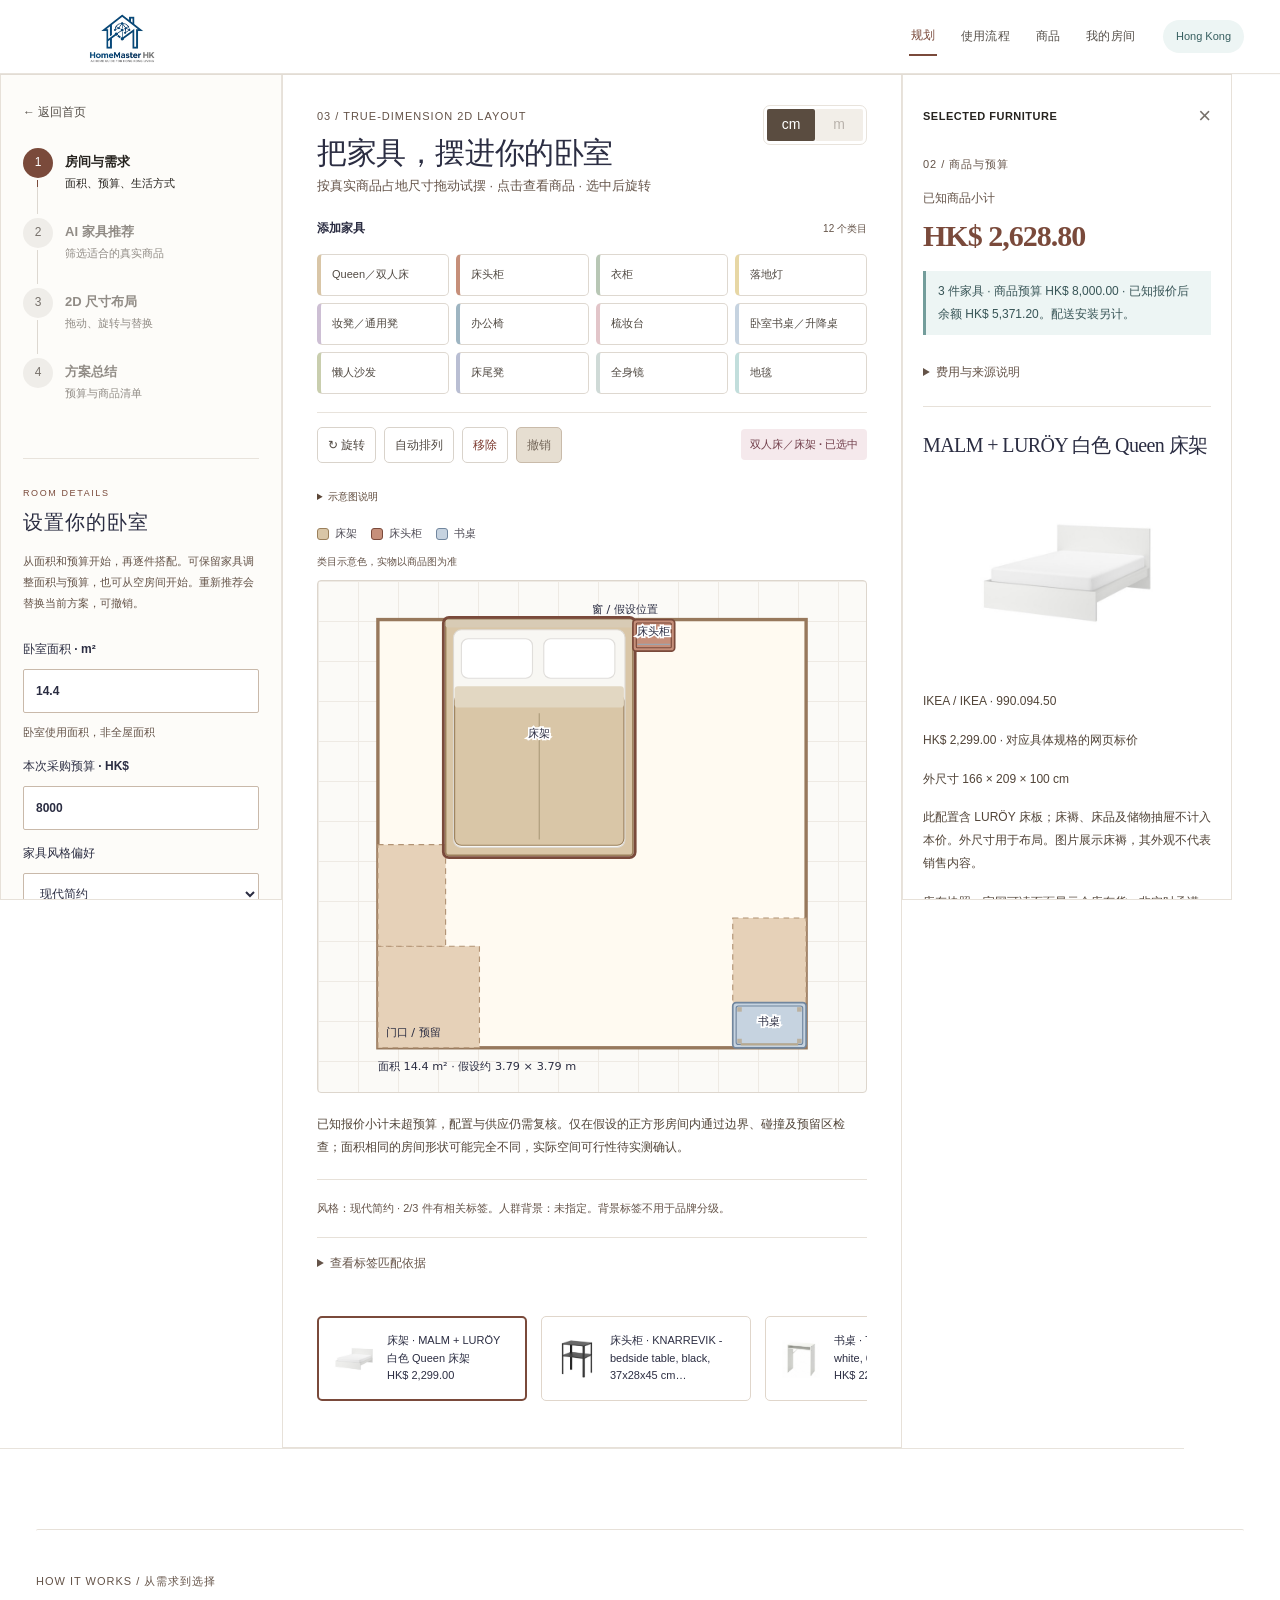
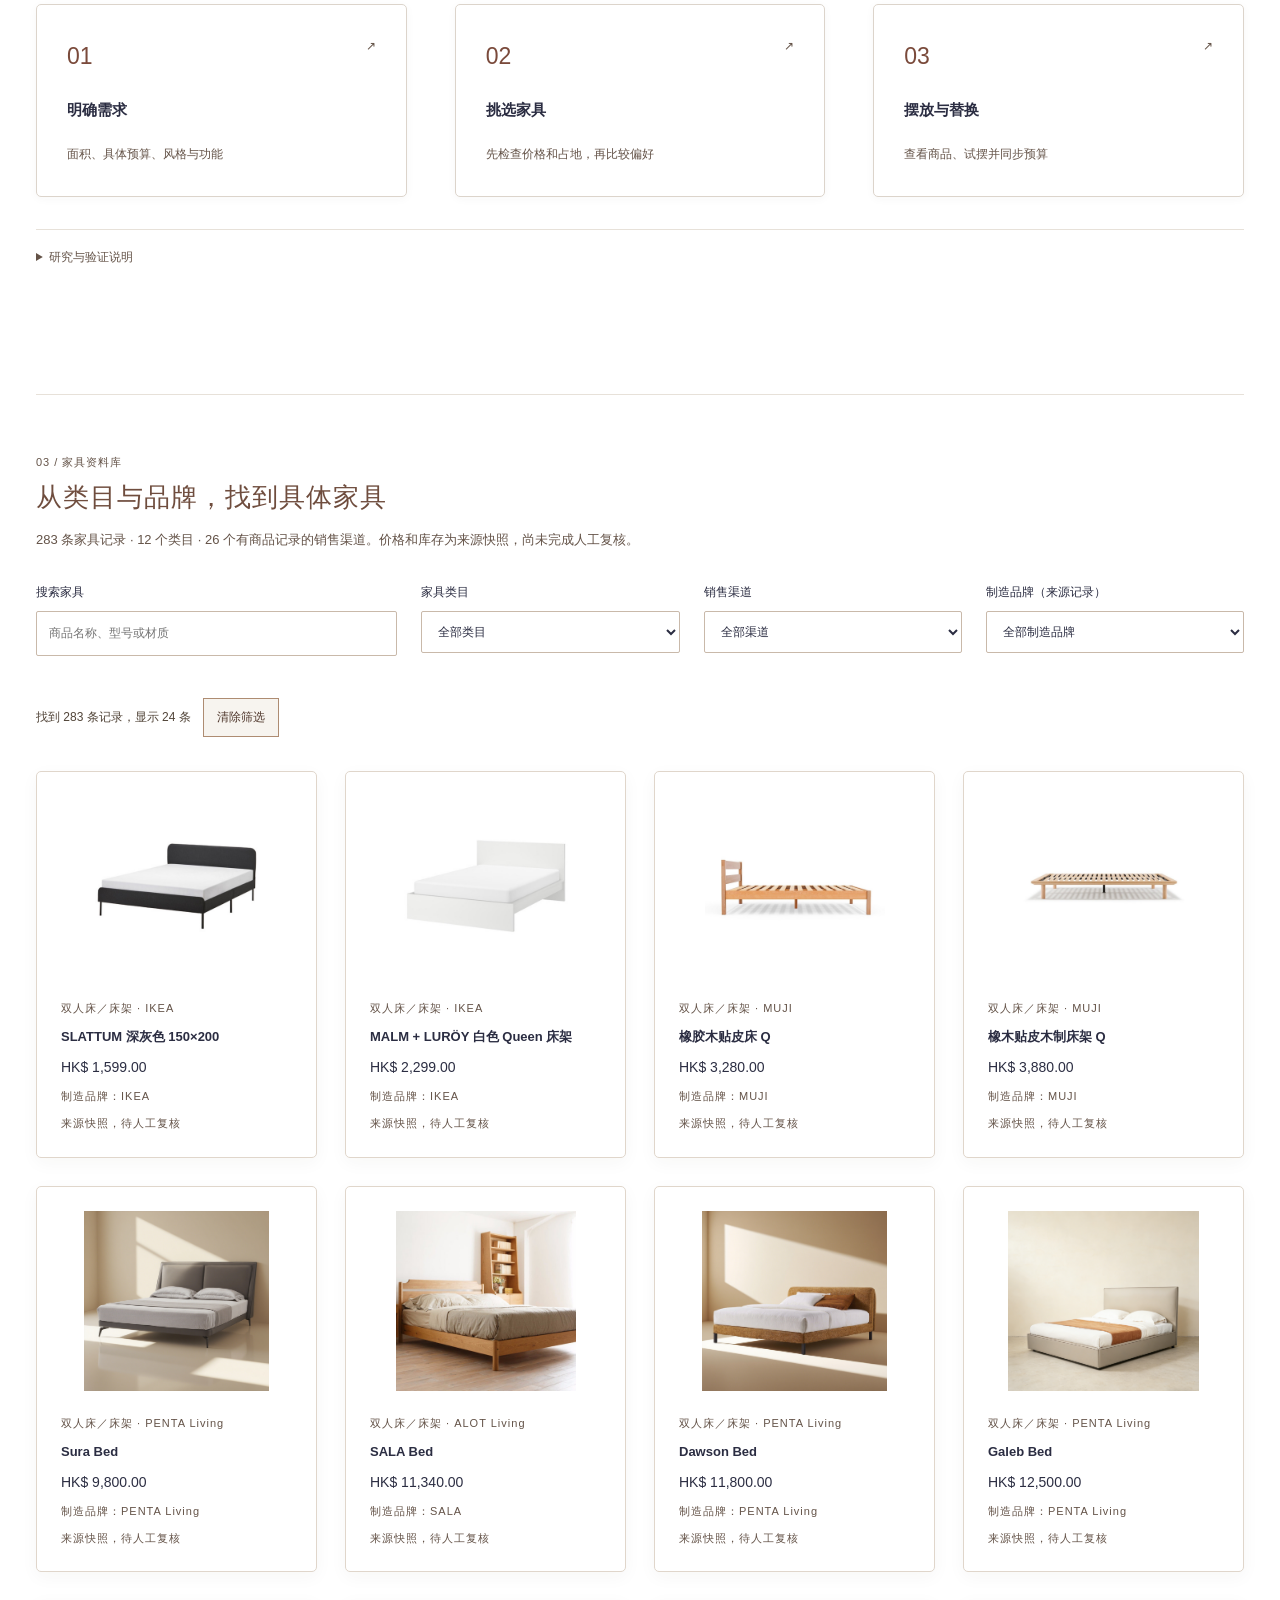
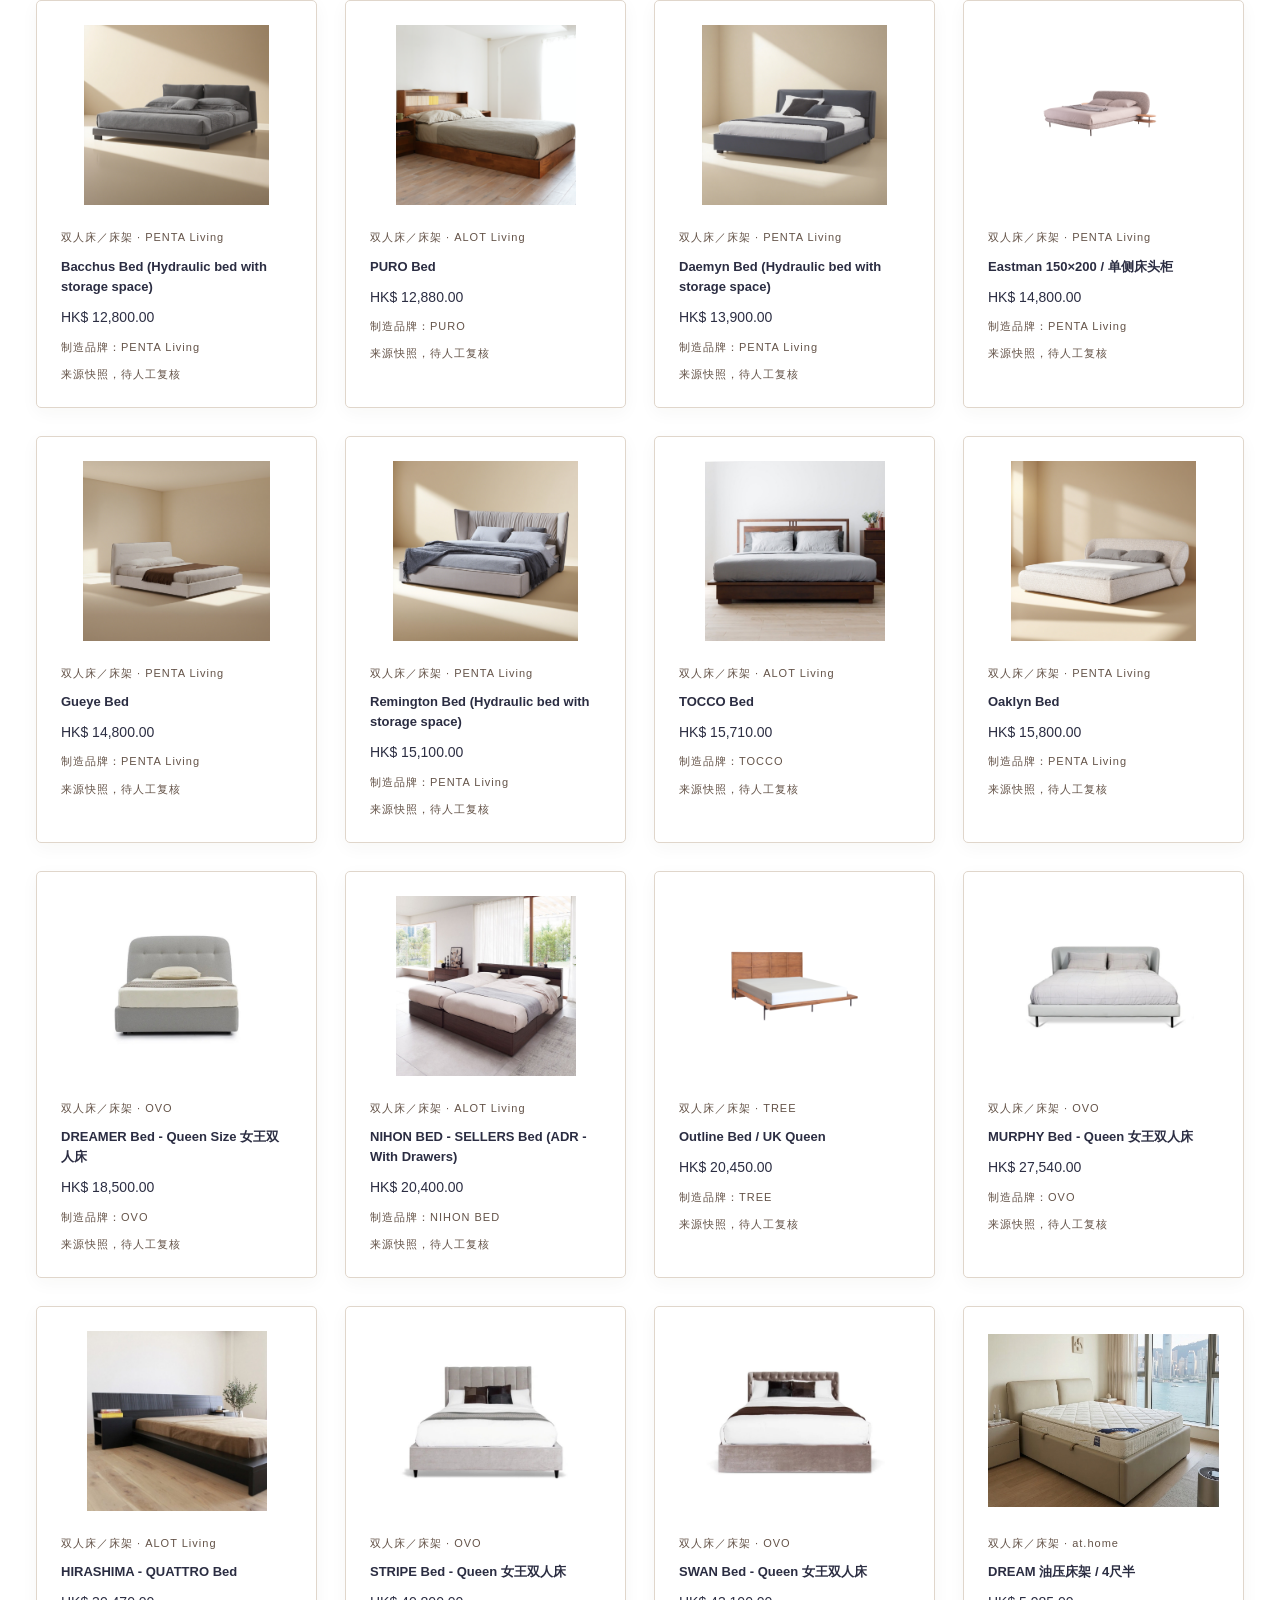
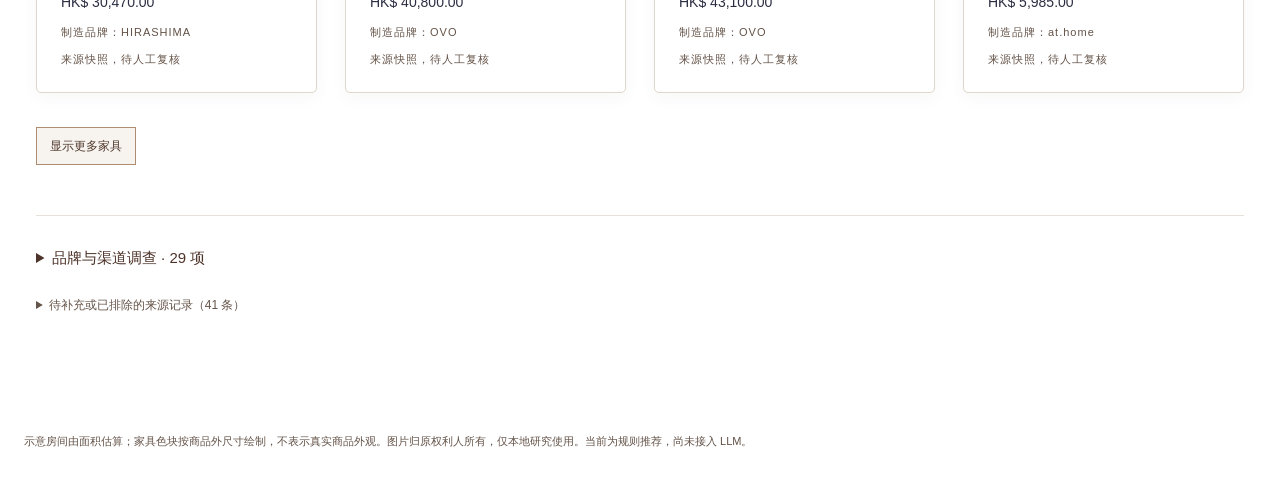
==== commit 2c92bafb: "Refresh planner workspace interface" ====
--- a/mvp/index.html
+++ b/mvp/index.html
@@ -1 +1 @@
-<!doctype html><html lang="zh-Hans"><meta charset="utf-8"><meta name="viewport" content="width=device-width,initial-scale=1"><title>HomeMaster HK · 香港卧室规划</title><link rel="stylesheet" href="./ui.css"><header><h1 class="brand"><a href="#" aria-label="HomeMaster HK 首页"><img src="./assets/homemaster-hk-logo.png" alt="HomeMaster HK — AI Home Guide for Hong Kong Living" width="780" height="464"></a></h1><nav aria-label="主要导航"><a href="#planner" class="nav-active">房间规划</a><a href="#catalogue">家具资料库</a><span class="local-badge">本地预览</span></nav></header><div class="editorial-intro"><div><p class="eyebrow">HOMEMASTER HK / THE ART OF EVERYDAY LIVING</p><h1>为生活，留一点余地。</h1></div><p>从一间卧室开始。<br>在真实家具、空间与预算之间，慢慢找到适合自己的日常。</p></div><main id="planner"><section class="input-panel"><h2>设置你的卧室</h2><p class="muted">从面积和预算开始，再逐件搭配。可保留家具调整面积与预算，也可从空房间开始。重新推荐会替换当前方案，可撤销。</p><label>卧室面积 · m²<input id="area" max="200" type="number" value="14.4" min="0.1" step="any" required><span class="input-hint">卧室使用面积，非全屋面积</span></label><label>本次采购预算 · HK$<input id="budget" type="number" value="8000" min="0" step="0.01" required></label><label>家具风格偏好<select id="style"><option>现代简约</option><option>日式自然</option><option>北欧简约</option><option>现代轻奢</option><option>工业风</option><option>美式现代经典</option><option>混搭</option><option>不确定</option></select><button type="button" id="open-style-guide">看参考图，选择风格 ↗</button></label><div class="plan-actions"><button id="apply-settings">应用面积与预算，保留家具</button><button id="generate">重新推荐起步三件套</button><button id="empty-room">创建空房间，自选家具</button></div><details class="needs-panel" open><summary>人群标签与具体需求</summary><p class="muted">可多选人群作为背景，不绑定品牌、面积或预算。每条功能需求由你确认。</p><div id="persona-tags"></div><div id="persona-suggestions" hidden><p id="persona-hint"></p><button id="use-suggestions">将建议加入“优先考虑”</button><p class="muted">只补充未选择的需求，不覆盖“必须满足”。</p></div><label>居住身份<select id="living"><option value="">不填写</option><option>租房</option><option>首套自置</option><option>改善自住</option><option>与家人同住</option><option>为出租物业采购</option><option>其他自置</option></select></label><fieldset id="context-tags"><legend>家庭与搬运背景（可多选）</legend><label><input type="checkbox" value="children">有儿童</label><label><input type="checkbox" value="pets">养宠物</label><label><input type="checkbox" value="no_elevator">无电梯／搬运受限</label></fieldset><p class="muted">背景仅用于提醒确认具体要求，不等于商品已安全、耐抓或可搬入。</p><div id="needs"></div><label>第一优先<select id="priority"><option value="">不指定</option><option value="easy_move">易搬迁</option><option value="need_storage">储物</option><option value="home_office">办公</option><option value="durable">耐用</option><option value="easy_clean">易清洁</option></select></label><p class="muted">优先考虑：仅有证据时加分。必须满足：未知或不满足的商品不进入新推荐。未知不当作已满足。</p></details><button id="apply-preferences">保存偏好，保留当前布局</button><details class="assumptions"><summary>房间假设与尺寸说明</summary><p class="notice">面积无法确定房间长宽。本方案暂按正方形估算，门窗为示意位置，尚不能确认实际摆放可行。案例假设：现有床褥 150 × 200 cm；左下角 90 cm 门口、左侧通道 60 cm，顶部窗户，无其他室内物件。改动门窗或保留家具需要扩展模型。</p></details></section><section class="workspace" id="layout-workspace"><small>01 / 基于面积的示意布局</small><h2>把家具，摆进你的卧室</h2><p class="muted">拖动试摆 · 点击查看商品 · 选中后旋转</p><div class="section-label"><h3>添加家具</h3><span>12 个类目</span></div><div id="layout-categories" aria-label="布局家具类目"></div><div id="layout-picker" hidden><div class="picker-heading"><strong id="picker-title"></strong><button id="picker-close">收起</button></div><p id="picker-status" aria-live="polite"></p><div id="picker-products"></div></div><div class="layout-tools"><button id="rotate">↻ 旋转</button><button id="reset-layout">自动排列</button><button id="remove">移除</button><button id="undo">撤销</button><span id="selection-label">选择家具以编辑</span></div><details class="drawing-note"><summary>示意图说明</summary><p class="muted">按商品占地尺寸绘制简化外形；地毯可放在家具下，桌前可摆办公椅。床品代表已有物品，不计入报价。实际房形、门窗和使用净空需确认。</p></details><div id="layout-legend" class="layout-colour-note" aria-label="家具类目配色图例"></div><svg id="room" role="group" aria-label="卧室平面布局"></svg><div id="status" aria-live="polite"></div><div id="preference-summary"></div><details id="profile-audit"><summary>查看标签匹配依据</summary><div id="profile-audit-content"></div></details><div id="cards"></div></section><aside class="inspector"><small>02 / 商品与预算</small><p class="budget-caption">已知商品小计</p><div id="total">—</div><p id="budget-balance" aria-live="polite"></p><details class="cost-note"><summary>费用与来源说明</summary><p class="notice">配送、安装、搬运待确认，整单总价尚未确认。价格为资料快照，未人工复核；首选三项做过官方页自动回查。</p></details><div id="detail">选择一个房间物件以查看。</div><details class="replacement-panel"><summary>替换这件家具</summary><div id="alternatives"></div></details><button id="export">导出当前方案 JSON</button></aside></main><section class="journey"><small>HOW IT WORKS / 从需求到选择</small><ol><li><a class="journey-button" href="#planner"><span class="journey-number">01</span><strong>明确需求</strong><span class="journey-description">面积、具体预算、风格与功能</span><span class="journey-arrow" aria-hidden="true">↗</span></a></li><li><a class="journey-button" href="#catalogue"><span class="journey-number">02</span><strong>挑选家具</strong><span class="journey-description">先检查价格和占地，再比较偏好</span><span class="journey-arrow" aria-hidden="true">↗</span></a></li><li><a class="journey-button" href="#layout-workspace"><span class="journey-number">03</span><strong>摆放与替换</strong><span class="journey-description">查看商品、试摆并同步预算</span><span class="journey-arrow" aria-hidden="true">↗</span></a></li></ol><details><summary>研究与验证说明</summary><p>研究评价独立于购物流程：分别报告商品事实准确性、预算与空间可行性、用户满意度。预算实验条件可先采用 HK$3,000／8,000／15,000，尚未验证为适合的低中高分界。</p><p>租房、自置、家庭等信息是辅助标签，不给任何人群预设正确品牌。参与者实际预算和实验分配预算分开记录。所有系统使用同一冻结商品库与采购任务时，才能比较检索、计算和空间检查的作用。</p><p>当前未完成人工 Ground Truth、正式对比实验或满意度验证。面积生成的房形是假设，不能计为真实空间已合规。</p></details></section><section class="catalogue-shell" id="catalogue"><small>03 / 家具资料库</small><h2>从类目与品牌，找到具体家具</h2><p id="catalogue-summary" class="muted"></p><div class="catalogue-filters"><label>搜索家具<input id="catalogue-search" type="search" placeholder="商品名称、型号或材质"></label><label>家具类目<select id="catalogue-category"><option value="">全部类目</option></select></label><label>销售渠道<select id="catalogue-channel"><option value="">全部渠道</option></select></label><label>制造品牌（来源记录）<select id="catalogue-brand"><option value="">全部制造品牌</option></select></label></div><p id="catalogue-count" aria-live="polite"></p><button id="catalogue-clear">清除筛选</button><div id="catalogue-grid"></div><button id="catalogue-more">显示更多家具</button><details class="brand-research"><summary>品牌与渠道调查 · 29 项</summary><p class="muted">以下按调查对象展示，不将渠道等同于制造品牌。记录数为当前资料库收录数量，不代表商户全部商品数量。</p><div id="brand-grid"></div></details><details><summary id="pending-summary"></summary><div id="pending-list"></div></details></section><dialog id="style-dialog"><button id="close-style">关闭 ×</button><h2>哪一种空间，更接近你？</h2><p>参考图用于表达氛围，不代表本库商品或当前方案。每种风格均可搭配不同预算。</p><div id="style-options"></div><div class="style-other"><button data-style="混搭">混搭</button><button data-style="不确定">不确定，先探索</button></div><p class="muted">图源：你提供的参考资料，仅本地讨论使用；不将图中的家具视为已配对商品。</p></dialog><dialog id="export-dialog"><button id="close-export">关闭 ×</button><h2>保存当前方案</h2><p>包含商品、预算和调整后的家具位置。若下载未启动，也可直接复制下面的内容保存。</p><a id="export-download" download="bedroom-plan.json">下载方案 JSON ↓</a><label>方案内容<textarea id="export-json" readonly spellcheck="false"></textarea></label></dialog><dialog id="product-dialog"><button id="close-product" aria-label="关闭商品详情">关闭 ×</button><div id="catalogue-detail"></div></dialog><footer>示意房间由面积估算；家具色块按商品外尺寸绘制，不表示真实商品外观。图片归原权利人所有，仅本地研究使用。当前为规则推荐，尚未接入 LLM。</footer><script type="module" src="app.mjs?v=20261020-2"></script></html>
+<!doctype html><html lang="zh-Hans"><meta charset="utf-8"><meta name="viewport" content="width=device-width,initial-scale=1"><title>HomeMaster HK · 香港卧室规划</title><link rel="stylesheet" href="./ui.css"><header><h1 class="brand"><a href="#planner" aria-label="HomeMaster HK 首页"><img src="./assets/homemaster-hk-logo.png" alt="HomeMaster HK — AI Home Guide for Hong Kong Living" width="780" height="464"></a></h1><nav aria-label="主要导航"><a href="#planner" class="nav-active">规划</a><a href="#journey">使用流程</a><a href="#catalogue">商品</a><a href="#layout-workspace">我的房间</a><span class="local-badge">Hong Kong</span></nav></header><div class="editorial-intro"><div><p class="eyebrow">HOMEMASTER HK / THE ART OF EVERYDAY LIVING</p><h1>为生活，留一点余地。</h1></div><p>从一间卧室开始。<br>在真实家具、空间与预算之间，慢慢找到适合自己的日常。</p></div><main id="planner"><section class="input-panel"><a class="back-link" href="#">← 返回首页</a><ol class="workflow-steps" aria-label="设计流程"><li class="is-current"><span>1</span><div><strong>房间与需求</strong><small>面积、预算、生活方式</small></div></li><li><span>2</span><div><strong>AI 家具推荐</strong><small>筛选适合的真实商品</small></div></li><li><span>3</span><div><strong>2D 尺寸布局</strong><small>拖动、旋转与替换</small></div></li><li><span>4</span><div><strong>方案总结</strong><small>预算与商品清单</small></div></li></ol><div class="setup-heading"><small>ROOM DETAILS</small><h2>设置你的卧室</h2></div><p class="muted">从面积和预算开始，再逐件搭配。可保留家具调整面积与预算，也可从空房间开始。重新推荐会替换当前方案，可撤销。</p><label>卧室面积 · m²<input id="area" max="200" type="number" value="14.4" min="0.1" step="any" required><span class="input-hint">卧室使用面积，非全屋面积</span></label><label>本次采购预算 · HK$<input id="budget" type="number" value="8000" min="0" step="0.01" required></label><label>家具风格偏好<select id="style"><option>现代简约</option><option>日式自然</option><option>北欧简约</option><option>现代轻奢</option><option>工业风</option><option>美式现代经典</option><option>混搭</option><option>不确定</option></select><button type="button" id="open-style-guide">看参考图，选择风格 ↗</button></label><div class="plan-actions"><button id="apply-settings">应用面积与预算，保留家具</button><button id="generate">重新推荐起步三件套</button><button id="empty-room">创建空房间，自选家具</button></div><details class="needs-panel" open><summary>人群标签与具体需求</summary><p class="muted">可多选人群作为背景，不绑定品牌、面积或预算。每条功能需求由你确认。</p><div id="persona-tags"></div><div id="persona-suggestions" hidden><p id="persona-hint"></p><button id="use-suggestions">将建议加入“优先考虑”</button><p class="muted">只补充未选择的需求，不覆盖“必须满足”。</p></div><label>居住身份<select id="living"><option value="">不填写</option><option>租房</option><option>首套自置</option><option>改善自住</option><option>与家人同住</option><option>为出租物业采购</option><option>其他自置</option></select></label><fieldset id="context-tags"><legend>家庭与搬运背景（可多选）</legend><label><input type="checkbox" value="children">有儿童</label><label><input type="checkbox" value="pets">养宠物</label><label><input type="checkbox" value="no_elevator">无电梯／搬运受限</label></fieldset><p class="muted">背景仅用于提醒确认具体要求，不等于商品已安全、耐抓或可搬入。</p><div id="needs"></div><label>第一优先<select id="priority"><option value="">不指定</option><option value="easy_move">易搬迁</option><option value="need_storage">储物</option><option value="home_office">办公</option><option value="durable">耐用</option><option value="easy_clean">易清洁</option></select></label><p class="muted">优先考虑：仅有证据时加分。必须满足：未知或不满足的商品不进入新推荐。未知不当作已满足。</p></details><button id="apply-preferences">保存偏好，保留当前布局</button><details class="assumptions"><summary>房间假设与尺寸说明</summary><p class="notice">面积无法确定房间长宽。本方案暂按正方形估算，门窗为示意位置，尚不能确认实际摆放可行。案例假设：现有床褥 150 × 200 cm；左下角 90 cm 门口、左侧通道 60 cm，顶部窗户，无其他室内物件。改动门窗或保留家具需要扩展模型。</p></details></section><section class="workspace" id="layout-workspace"><div class="workspace-heading"><div><small>03 / TRUE-DIMENSION 2D LAYOUT</small><h2>把家具，摆进你的卧室</h2><p class="muted">按真实商品占地尺寸拖动试摆 · 点击查看商品 · 选中后旋转</p></div><div class="unit-switch" aria-label="尺寸单位"><button type="button" aria-pressed="true">cm</button><button type="button" disabled>m</button></div></div><div class="section-label"><h3>添加家具</h3><span>12 个类目</span></div><div id="layout-categories" aria-label="布局家具类目"></div><div id="layout-picker" hidden><div class="picker-heading"><strong id="picker-title"></strong><button id="picker-close">收起</button></div><p id="picker-status" aria-live="polite"></p><div id="picker-products"></div></div><div class="layout-tools"><button id="rotate">↻ 旋转</button><button id="reset-layout">自动排列</button><button id="remove">移除</button><button id="undo">撤销</button><span id="selection-label">选择家具以编辑</span></div><details class="drawing-note"><summary>示意图说明</summary><p class="muted">按商品占地尺寸绘制简化外形；地毯可放在家具下，桌前可摆办公椅。床品代表已有物品，不计入报价。实际房形、门窗和使用净空需确认。</p></details><div id="layout-legend" class="layout-colour-note" aria-label="家具类目配色图例"></div><svg id="room" role="group" aria-label="卧室平面布局"></svg><div id="status" aria-live="polite"></div><div id="preference-summary"></div><details id="profile-audit"><summary>查看标签匹配依据</summary><div id="profile-audit-content"></div></details><div id="cards"></div></section><aside class="inspector"><div class="inspector-heading"><small>SELECTED FURNITURE</small><span aria-hidden="true">×</span></div><small>02 / 商品与预算</small><p class="budget-caption">已知商品小计</p><div id="total">—</div><p id="budget-balance" aria-live="polite"></p><details class="cost-note"><summary>费用与来源说明</summary><p class="notice">配送、安装、搬运待确认，整单总价尚未确认。价格为资料快照，未人工复核；首选三项做过官方页自动回查。</p></details><div id="detail">选择一个房间物件以查看。</div><details class="replacement-panel"><summary>替换这件家具</summary><div id="alternatives"></div></details><button id="export">导出当前方案 JSON</button></aside></main><section class="journey" id="journey"><small>HOW IT WORKS / 从需求到选择</small><ol><li><a class="journey-button" href="#planner"><span class="journey-number">01</span><strong>明确需求</strong><span class="journey-description">面积、具体预算、风格与功能</span><span class="journey-arrow" aria-hidden="true">↗</span></a></li><li><a class="journey-button" href="#catalogue"><span class="journey-number">02</span><strong>挑选家具</strong><span class="journey-description">先检查价格和占地，再比较偏好</span><span class="journey-arrow" aria-hidden="true">↗</span></a></li><li><a class="journey-button" href="#layout-workspace"><span class="journey-number">03</span><strong>摆放与替换</strong><span class="journey-description">查看商品、试摆并同步预算</span><span class="journey-arrow" aria-hidden="true">↗</span></a></li></ol><details><summary>研究与验证说明</summary><p>研究评价独立于购物流程：分别报告商品事实准确性、预算与空间可行性、用户满意度。预算实验条件可先采用 HK$3,000／8,000／15,000，尚未验证为适合的低中高分界。</p><p>租房、自置、家庭等信息是辅助标签，不给任何人群预设正确品牌。参与者实际预算和实验分配预算分开记录。所有系统使用同一冻结商品库与采购任务时，才能比较检索、计算和空间检查的作用。</p><p>当前未完成人工 Ground Truth、正式对比实验或满意度验证。面积生成的房形是假设，不能计为真实空间已合规。</p></details></section><section class="catalogue-shell" id="catalogue"><small>03 / 家具资料库</small><h2>从类目与品牌，找到具体家具</h2><p id="catalogue-summary" class="muted"></p><div class="catalogue-filters"><label>搜索家具<input id="catalogue-search" type="search" placeholder="商品名称、型号或材质"></label><label>家具类目<select id="catalogue-category"><option value="">全部类目</option></select></label><label>销售渠道<select id="catalogue-channel"><option value="">全部渠道</option></select></label><label>制造品牌（来源记录）<select id="catalogue-brand"><option value="">全部制造品牌</option></select></label></div><p id="catalogue-count" aria-live="polite"></p><button id="catalogue-clear">清除筛选</button><div id="catalogue-grid"></div><button id="catalogue-more">显示更多家具</button><details class="brand-research"><summary>品牌与渠道调查 · 29 项</summary><p class="muted">以下按调查对象展示，不将渠道等同于制造品牌。记录数为当前资料库收录数量，不代表商户全部商品数量。</p><div id="brand-grid"></div></details><details><summary id="pending-summary"></summary><div id="pending-list"></div></details></section><dialog id="style-dialog"><button id="close-style">关闭 ×</button><h2>哪一种空间，更接近你？</h2><p>参考图用于表达氛围，不代表本库商品或当前方案。每种风格均可搭配不同预算。</p><div id="style-options"></div><div class="style-other"><button data-style="混搭">混搭</button><button data-style="不确定">不确定，先探索</button></div><p class="muted">图源：你提供的参考资料，仅本地讨论使用；不将图中的家具视为已配对商品。</p></dialog><dialog id="export-dialog"><button id="close-export">关闭 ×</button><h2>保存当前方案</h2><p>包含商品、预算和调整后的家具位置。若下载未启动，也可直接复制下面的内容保存。</p><a id="export-download" download="bedroom-plan.json">下载方案 JSON ↓</a><label>方案内容<textarea id="export-json" readonly spellcheck="false"></textarea></label></dialog><dialog id="product-dialog"><button id="close-product" aria-label="关闭商品详情">关闭 ×</button><div id="catalogue-detail"></div></dialog><footer>示意房间由面积估算；家具色块按商品外尺寸绘制，不表示真实商品外观。图片归原权利人所有，仅本地研究使用。当前为规则推荐，尚未接入 LLM。</footer><script type="module" src="app.mjs?v=20261020-2"></script></html>
--- a/mvp/ui.css
+++ b/mvp/ui.css
@@ -130,3 +130,47 @@
 .journey-button:focus-visible{outline:3px solid #739D9B;outline-offset:4px;background:#fff}
 #layout-workspace{scroll-margin-top:110px}
 @media(prefers-reduced-motion:reduce){.journey-button{transition:none}.journey-button:hover{transform:none}}
+
+/* 2026-10-21 workspace refresh: full-width product UI based on the approved visual direction. */
+:root{--hm-wine:#7a4a3b;--hm-cool:#c2dedc;--hm-cool-deep:#527c7a;--hm-paper:#fbfaf7;--hm-ink:#26231f;--hm-rule:#e8e3dc}
+body{background:#fff;color:var(--hm-ink);font-size:14px}
+header{height:74px;padding:8px 36px;background:#fff;border-bottom:1px solid var(--hm-rule);box-shadow:0 1px 0 rgba(41,34,28,.02)}
+.brand{width:170px;overflow:hidden}.brand img{width:170px;height:58px;mix-blend-mode:normal;object-fit:contain}
+nav{gap:22px}nav a{padding:9px 2px;border-radius:0;color:#56514b;font-size:12px;letter-spacing:.2px}
+nav a:hover,nav a.nav-active{background:transparent;color:var(--hm-wine);border-bottom:2px solid var(--hm-wine)}
+.local-badge{border:0;background:#edf5f4;color:#375f60;border-radius:24px;padding:8px 13px;margin-left:4px}
+.editorial-intro{display:none}
+main{max-width:none;margin:0;padding:0;display:grid;grid-template-columns:282px minmax(620px,1fr) 330px;gap:0;align-items:stretch;min-height:calc(100vh - 74px);border-bottom:1px solid var(--hm-rule)}
+main>section,main>aside{border:0;border-radius:0;box-shadow:none;background:#fff}
+.input-panel,.inspector{position:sticky;top:74px;align-self:start;max-height:calc(100vh - 74px);overflow:auto;scrollbar-width:thin}
+.input-panel{padding:28px 22px;border-right:1px solid var(--hm-rule);background:#fdfcf9}
+.back-link{display:block;margin-bottom:26px;color:#554f49;font-size:12px}
+.workflow-steps{list-style:none;margin:0 0 30px;padding:0}.workflow-steps li{display:grid;grid-template-columns:30px 1fr;gap:12px;position:relative;min-height:70px;color:#918c86}
+.workflow-steps li:not(:last-child):after{content:"";position:absolute;left:14px;top:32px;bottom:4px;width:1px;background:#ddd8d1}
+.workflow-steps li>span{width:30px;height:30px;border-radius:50%;display:grid;place-items:center;background:#efede9;color:#77716b;font-size:12px;z-index:1}
+.workflow-steps li div{padding:4px 0}.workflow-steps strong{display:block;font-size:13px;color:inherit}.workflow-steps small{display:block;margin-top:3px;letter-spacing:0;color:inherit}
+.workflow-steps .is-current{color:var(--hm-ink)}.workflow-steps .is-current>span{background:var(--hm-wine);color:#fff}.workflow-steps .is-current:not(:last-child):after{background:linear-gradient(var(--hm-wine) 0 22%,#ddd8d1 22%)}
+.setup-heading{border-top:1px solid var(--hm-rule);padding-top:22px}.setup-heading small{color:var(--hm-wine);font-size:9px;letter-spacing:1.6px}.setup-heading h2{font:500 20px/1.3 "Songti SC","STSong",serif;margin:7px 0 12px}
+.input-panel>.muted{font-size:11px}.input-panel label{margin:14px 0}.input-panel input,.input-panel select{min-height:42px}
+.plan-actions{margin:20px 0 25px}.plan-actions button{min-height:42px}
+.workspace{padding:30px 34px;background:#fff;min-width:0}
+.workspace-heading{display:flex;justify-content:space-between;gap:24px;align-items:start;margin-bottom:10px}.workspace-heading h2{font:500 30px/1.25 "Songti SC","STSong",serif;letter-spacing:-.4px;margin:7px 0 4px}.workspace-heading .muted{margin:0}
+.unit-switch{display:flex;border:1px solid var(--hm-rule);border-radius:7px;padding:3px;flex-shrink:0}.unit-switch button{min-height:30px;min-width:48px;padding:5px 11px;border:0;background:#fff;color:#77716b}.unit-switch button[aria-pressed=true]{background:#5a4c40;color:#fff}.unit-switch button:disabled{opacity:.5}
+.section-label{margin-top:22px}.section-label h3{font-size:12px}.section-label span{font-size:10px}
+#layout-categories{grid-template-columns:repeat(4,minmax(0,1fr));gap:7px;border:0;margin-bottom:18px}
+#layout-categories button{min-height:42px;padding:8px 8px 8px 11px;background:#fff;border:1px solid #ded8d0;border-left:4px solid var(--category-colour,#d8cbbf);border-radius:5px;color:#514a43;font-size:11px}
+#layout-categories button:hover{background:#f7fbfa;border-color:#82aaa7;border-left-color:var(--category-edge,#527c7a)}
+#layout-categories button[aria-pressed=true]{background:#edf5f4;color:#375f60;border-color:#739d9b;border-left-color:#527c7a;box-shadow:none}
+.layout-tools{border-top:1px solid var(--hm-rule);padding:14px 0 10px;gap:8px}.layout-tools button{min-height:36px;background:#fff;border:1px solid #d9d3cb;border-radius:5px;color:#4f4740}.layout-tools button:hover:not(:disabled){background:#edf5f4;border-color:#739d9b}
+#selection-label{border:0;border-radius:4px;background:#f5e9ec;color:#713f4b;padding:7px 9px}
+.drawing-note{margin-bottom:4px}#room{height:clamp(420px,57vh,650px);padding:16px;background-color:#fbfaf7;background-image:linear-gradient(#eeeae4 1px,transparent 1px),linear-gradient(90deg,#eeeae4 1px,transparent 1px);background-size:40px 40px;border:1px solid #ddd6cd;border-radius:4px}
+.layout-colour-note{margin:3px 0 10px}.workspace #cards{margin-top:10px}.workspace #cards button{border-radius:5px;background:#fff}
+.inspector{padding:24px 20px;border-left:1px solid var(--hm-rule);background:#fff}.inspector-heading{display:flex;justify-content:space-between;align-items:center;margin-bottom:20px}.inspector-heading small{font-weight:700;color:var(--hm-ink);letter-spacing:.5px}.inspector-heading span{font-size:22px;color:#77716b}
+.budget-caption{margin-top:14px}#total{font-family:"Songti SC","STSong",serif;color:var(--hm-wine)}#budget-balance{background:#edf5f4;border-left-color:#739d9b}
+#detail img{height:190px;border-radius:4px}#detail h2{font-family:"Songti SC","STSong",serif;font-size:20px}.replacement-panel summary{color:var(--hm-wine);font-weight:600}
+#export{border-radius:4px;background:#fff;color:var(--hm-wine);border:1px solid var(--hm-wine)}
+.journey,.catalogue-shell{max-width:1520px;width:calc(100% - 72px)}.journey{scroll-margin-top:92px}.catalogue-shell{scroll-margin-top:92px}
+#catalogue-grid{grid-template-columns:repeat(auto-fill,minmax(230px,1fr))}#catalogue-grid button{border-radius:5px;box-shadow:0 5px 18px rgba(50,42,35,.04)}#catalogue-grid img{height:180px}
+@media(max-width:1200px){main{grid-template-columns:245px minmax(540px,1fr)}.inspector{grid-column:2;position:static;max-height:none;border-left:0;border-top:1px solid var(--hm-rule)}.input-panel{grid-row:span 2}.workspace{padding:28px 24px}}
+@media(max-width:820px){header{height:68px;padding:7px 16px}.brand{width:118px}.brand img{width:118px;height:51px}nav{gap:10px}nav a:nth-child(2),nav a:nth-child(4),.local-badge{display:none}main{display:flex;flex-direction:column;min-height:0}.input-panel,.inspector{position:static;max-height:none;border:0}.input-panel{padding:24px 18px}.workflow-steps{display:grid;grid-template-columns:repeat(4,1fr);gap:8px}.workflow-steps li{display:block;min-height:0;text-align:center}.workflow-steps li:not(:last-child):after{left:calc(50% + 16px);right:calc(-50% + 8px);top:15px;bottom:auto;width:auto;height:1px}.workflow-steps li>span{margin:auto}.workflow-steps li div{margin-top:7px}.workflow-steps small{display:none}.workspace{padding:24px 16px}.workspace-heading h2{font-size:25px}.unit-switch{display:none}#layout-categories{grid-template-columns:repeat(3,minmax(0,1fr))}#room{height:430px}.inspector{padding:24px 18px}.journey,.catalogue-shell{width:calc(100% - 32px)}}
+@media(max-width:520px){nav a{font-size:11px}.workflow-steps strong{font-size:10px}.workspace-heading h2{font-size:22px}#layout-categories{grid-template-columns:repeat(2,minmax(0,1fr))}#room{height:360px}.journey,.catalogue-shell{width:calc(100% - 24px)}}
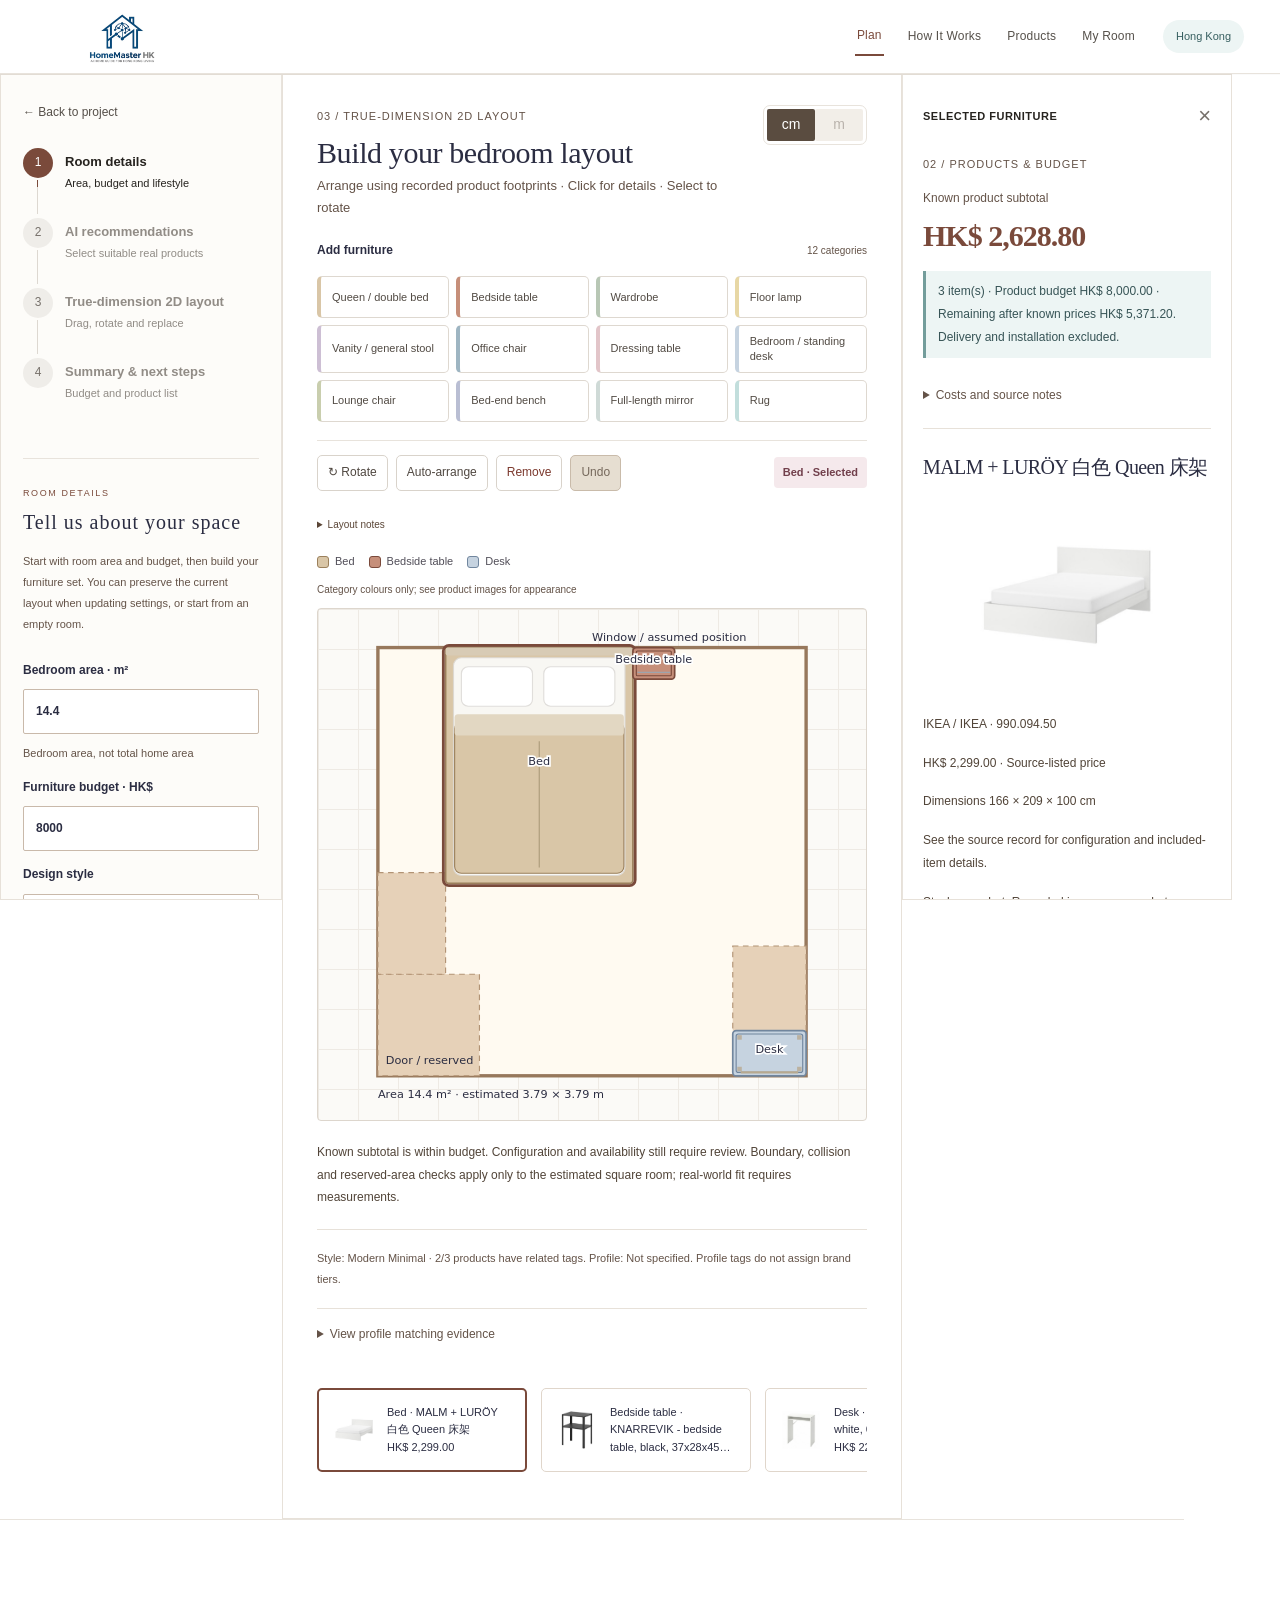
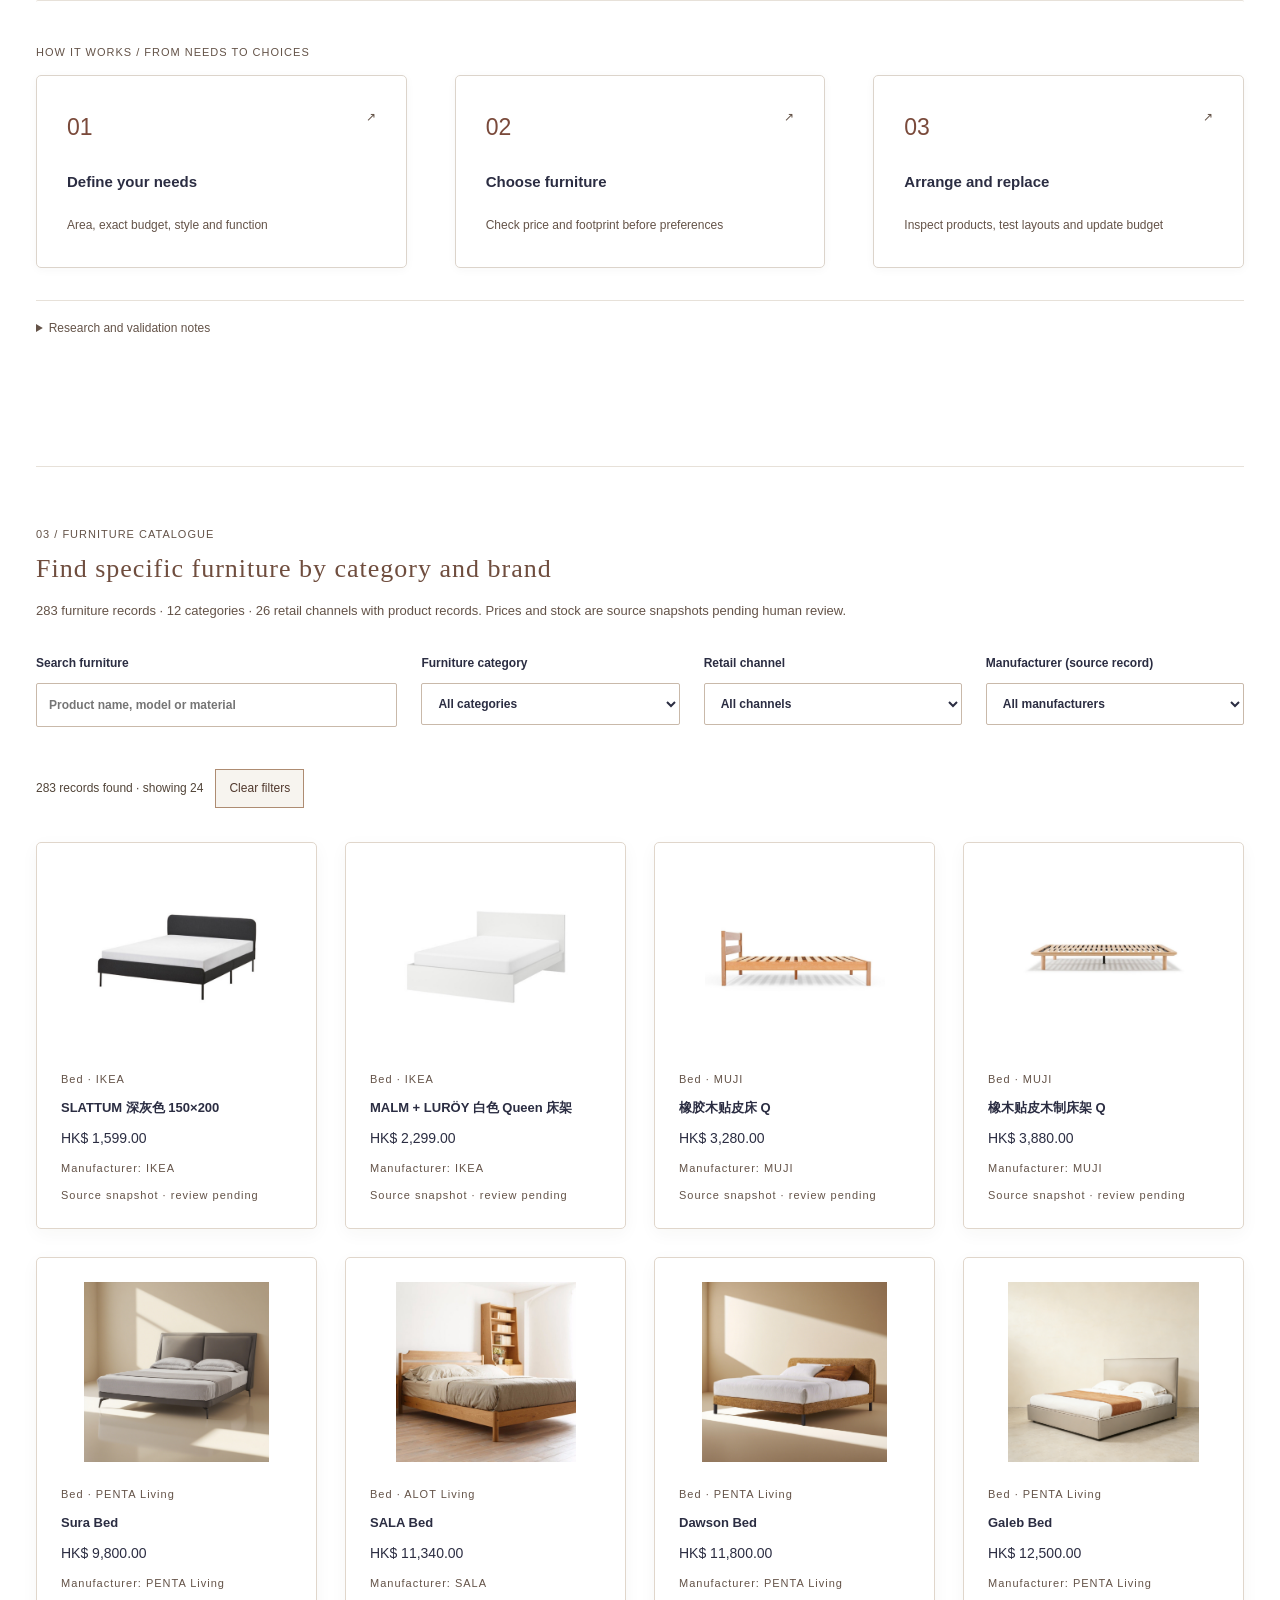
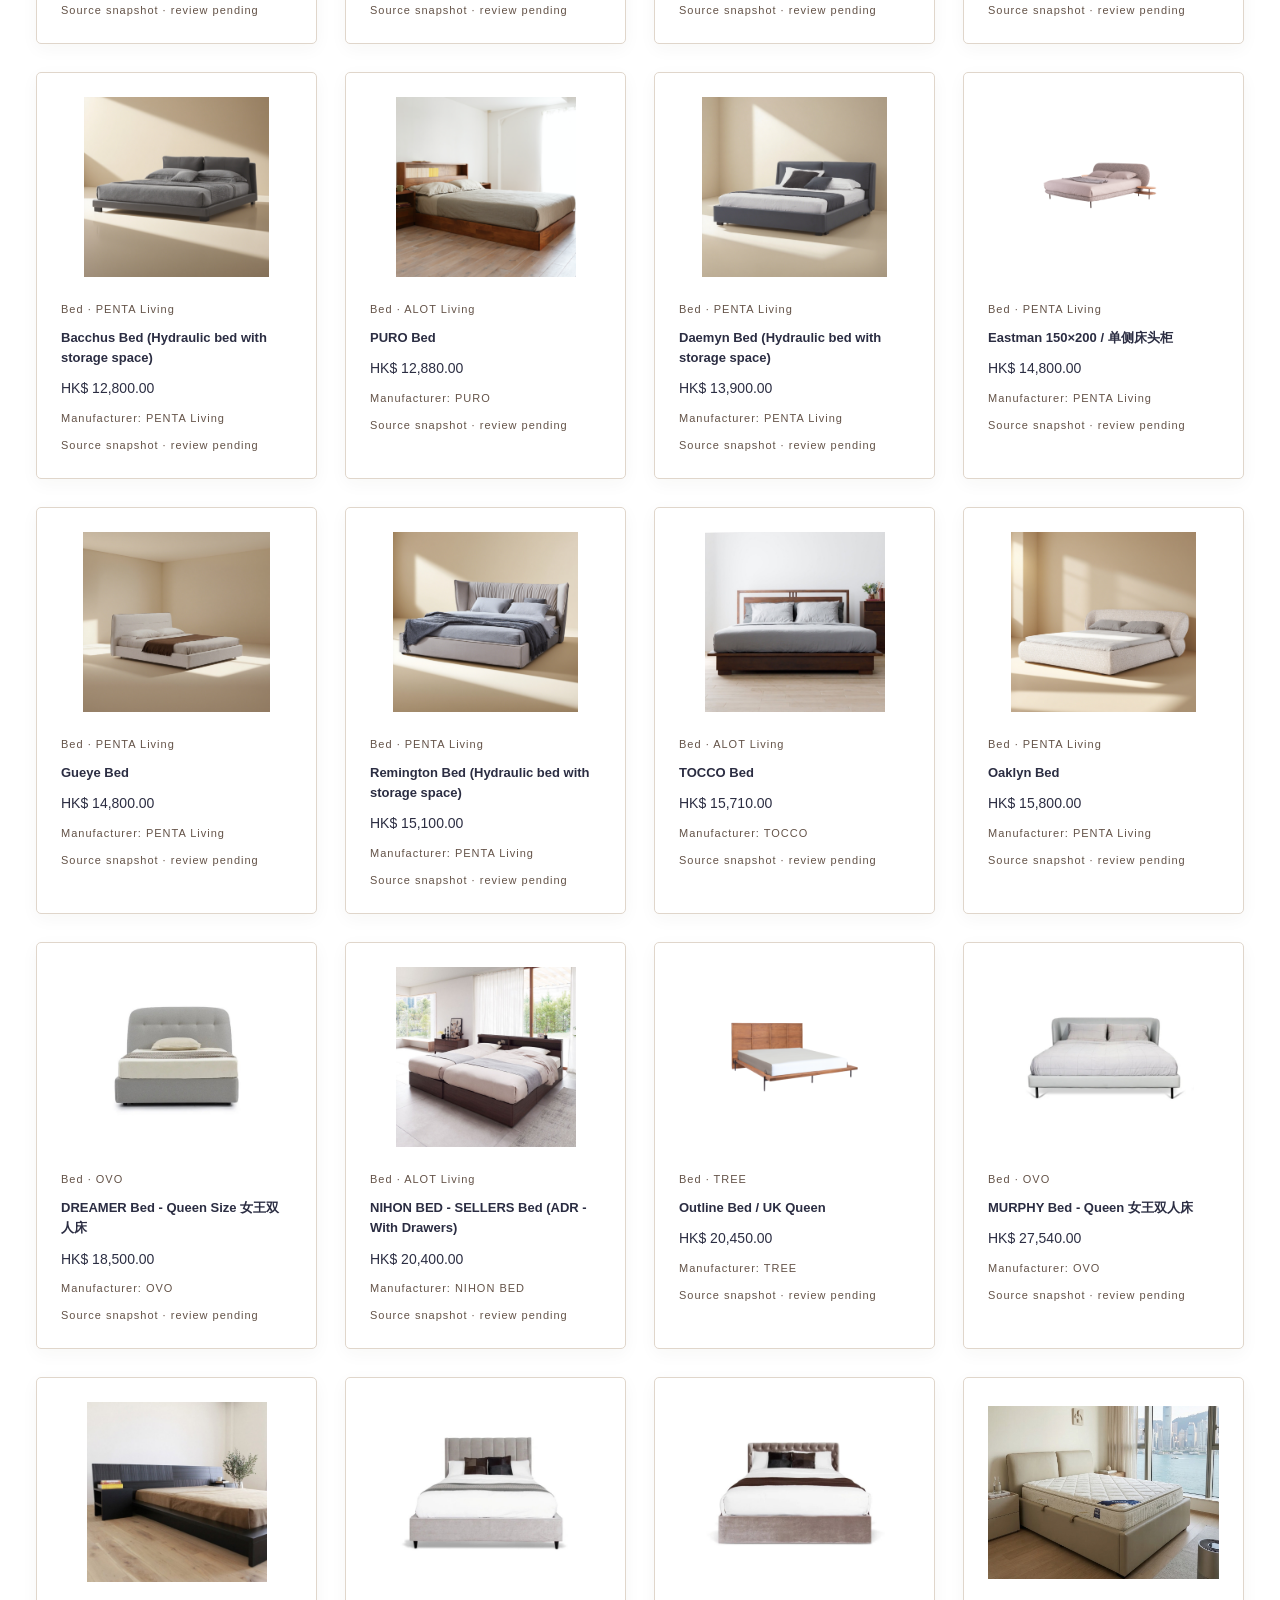
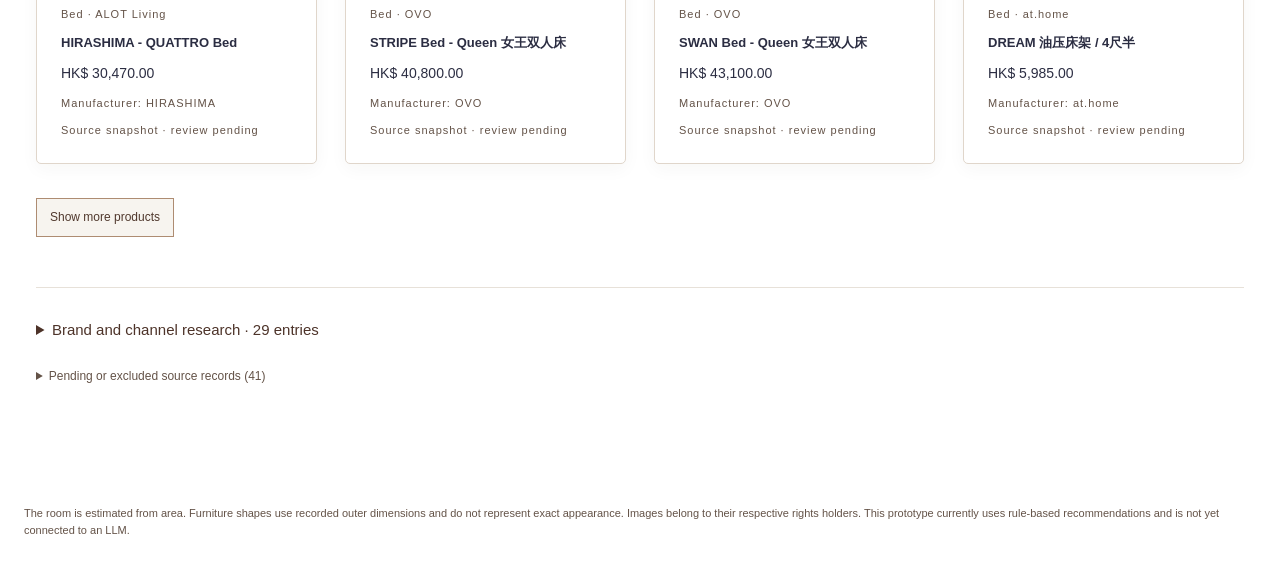
==== commit b2b8eaab: "Translate bedroom planner interface to English" ====
--- a/mvp/index.html
+++ b/mvp/index.html
@@ -1 +1 @@
-<!doctype html><html lang="zh-Hans"><meta charset="utf-8"><meta name="viewport" content="width=device-width,initial-scale=1"><title>HomeMaster HK · 香港卧室规划</title><link rel="stylesheet" href="./ui.css"><header><h1 class="brand"><a href="#planner" aria-label="HomeMaster HK 首页"><img src="./assets/homemaster-hk-logo.png" alt="HomeMaster HK — AI Home Guide for Hong Kong Living" width="780" height="464"></a></h1><nav aria-label="主要导航"><a href="#planner" class="nav-active">规划</a><a href="#journey">使用流程</a><a href="#catalogue">商品</a><a href="#layout-workspace">我的房间</a><span class="local-badge">Hong Kong</span></nav></header><div class="editorial-intro"><div><p class="eyebrow">HOMEMASTER HK / THE ART OF EVERYDAY LIVING</p><h1>为生活，留一点余地。</h1></div><p>从一间卧室开始。<br>在真实家具、空间与预算之间，慢慢找到适合自己的日常。</p></div><main id="planner"><section class="input-panel"><a class="back-link" href="#">← 返回首页</a><ol class="workflow-steps" aria-label="设计流程"><li class="is-current"><span>1</span><div><strong>房间与需求</strong><small>面积、预算、生活方式</small></div></li><li><span>2</span><div><strong>AI 家具推荐</strong><small>筛选适合的真实商品</small></div></li><li><span>3</span><div><strong>2D 尺寸布局</strong><small>拖动、旋转与替换</small></div></li><li><span>4</span><div><strong>方案总结</strong><small>预算与商品清单</small></div></li></ol><div class="setup-heading"><small>ROOM DETAILS</small><h2>设置你的卧室</h2></div><p class="muted">从面积和预算开始，再逐件搭配。可保留家具调整面积与预算，也可从空房间开始。重新推荐会替换当前方案，可撤销。</p><label>卧室面积 · m²<input id="area" max="200" type="number" value="14.4" min="0.1" step="any" required><span class="input-hint">卧室使用面积，非全屋面积</span></label><label>本次采购预算 · HK$<input id="budget" type="number" value="8000" min="0" step="0.01" required></label><label>家具风格偏好<select id="style"><option>现代简约</option><option>日式自然</option><option>北欧简约</option><option>现代轻奢</option><option>工业风</option><option>美式现代经典</option><option>混搭</option><option>不确定</option></select><button type="button" id="open-style-guide">看参考图，选择风格 ↗</button></label><div class="plan-actions"><button id="apply-settings">应用面积与预算，保留家具</button><button id="generate">重新推荐起步三件套</button><button id="empty-room">创建空房间，自选家具</button></div><details class="needs-panel" open><summary>人群标签与具体需求</summary><p class="muted">可多选人群作为背景，不绑定品牌、面积或预算。每条功能需求由你确认。</p><div id="persona-tags"></div><div id="persona-suggestions" hidden><p id="persona-hint"></p><button id="use-suggestions">将建议加入“优先考虑”</button><p class="muted">只补充未选择的需求，不覆盖“必须满足”。</p></div><label>居住身份<select id="living"><option value="">不填写</option><option>租房</option><option>首套自置</option><option>改善自住</option><option>与家人同住</option><option>为出租物业采购</option><option>其他自置</option></select></label><fieldset id="context-tags"><legend>家庭与搬运背景（可多选）</legend><label><input type="checkbox" value="children">有儿童</label><label><input type="checkbox" value="pets">养宠物</label><label><input type="checkbox" value="no_elevator">无电梯／搬运受限</label></fieldset><p class="muted">背景仅用于提醒确认具体要求，不等于商品已安全、耐抓或可搬入。</p><div id="needs"></div><label>第一优先<select id="priority"><option value="">不指定</option><option value="easy_move">易搬迁</option><option value="need_storage">储物</option><option value="home_office">办公</option><option value="durable">耐用</option><option value="easy_clean">易清洁</option></select></label><p class="muted">优先考虑：仅有证据时加分。必须满足：未知或不满足的商品不进入新推荐。未知不当作已满足。</p></details><button id="apply-preferences">保存偏好，保留当前布局</button><details class="assumptions"><summary>房间假设与尺寸说明</summary><p class="notice">面积无法确定房间长宽。本方案暂按正方形估算，门窗为示意位置，尚不能确认实际摆放可行。案例假设：现有床褥 150 × 200 cm；左下角 90 cm 门口、左侧通道 60 cm，顶部窗户，无其他室内物件。改动门窗或保留家具需要扩展模型。</p></details></section><section class="workspace" id="layout-workspace"><div class="workspace-heading"><div><small>03 / TRUE-DIMENSION 2D LAYOUT</small><h2>把家具，摆进你的卧室</h2><p class="muted">按真实商品占地尺寸拖动试摆 · 点击查看商品 · 选中后旋转</p></div><div class="unit-switch" aria-label="尺寸单位"><button type="button" aria-pressed="true">cm</button><button type="button" disabled>m</button></div></div><div class="section-label"><h3>添加家具</h3><span>12 个类目</span></div><div id="layout-categories" aria-label="布局家具类目"></div><div id="layout-picker" hidden><div class="picker-heading"><strong id="picker-title"></strong><button id="picker-close">收起</button></div><p id="picker-status" aria-live="polite"></p><div id="picker-products"></div></div><div class="layout-tools"><button id="rotate">↻ 旋转</button><button id="reset-layout">自动排列</button><button id="remove">移除</button><button id="undo">撤销</button><span id="selection-label">选择家具以编辑</span></div><details class="drawing-note"><summary>示意图说明</summary><p class="muted">按商品占地尺寸绘制简化外形；地毯可放在家具下，桌前可摆办公椅。床品代表已有物品，不计入报价。实际房形、门窗和使用净空需确认。</p></details><div id="layout-legend" class="layout-colour-note" aria-label="家具类目配色图例"></div><svg id="room" role="group" aria-label="卧室平面布局"></svg><div id="status" aria-live="polite"></div><div id="preference-summary"></div><details id="profile-audit"><summary>查看标签匹配依据</summary><div id="profile-audit-content"></div></details><div id="cards"></div></section><aside class="inspector"><div class="inspector-heading"><small>SELECTED FURNITURE</small><span aria-hidden="true">×</span></div><small>02 / 商品与预算</small><p class="budget-caption">已知商品小计</p><div id="total">—</div><p id="budget-balance" aria-live="polite"></p><details class="cost-note"><summary>费用与来源说明</summary><p class="notice">配送、安装、搬运待确认，整单总价尚未确认。价格为资料快照，未人工复核；首选三项做过官方页自动回查。</p></details><div id="detail">选择一个房间物件以查看。</div><details class="replacement-panel"><summary>替换这件家具</summary><div id="alternatives"></div></details><button id="export">导出当前方案 JSON</button></aside></main><section class="journey" id="journey"><small>HOW IT WORKS / 从需求到选择</small><ol><li><a class="journey-button" href="#planner"><span class="journey-number">01</span><strong>明确需求</strong><span class="journey-description">面积、具体预算、风格与功能</span><span class="journey-arrow" aria-hidden="true">↗</span></a></li><li><a class="journey-button" href="#catalogue"><span class="journey-number">02</span><strong>挑选家具</strong><span class="journey-description">先检查价格和占地，再比较偏好</span><span class="journey-arrow" aria-hidden="true">↗</span></a></li><li><a class="journey-button" href="#layout-workspace"><span class="journey-number">03</span><strong>摆放与替换</strong><span class="journey-description">查看商品、试摆并同步预算</span><span class="journey-arrow" aria-hidden="true">↗</span></a></li></ol><details><summary>研究与验证说明</summary><p>研究评价独立于购物流程：分别报告商品事实准确性、预算与空间可行性、用户满意度。预算实验条件可先采用 HK$3,000／8,000／15,000，尚未验证为适合的低中高分界。</p><p>租房、自置、家庭等信息是辅助标签，不给任何人群预设正确品牌。参与者实际预算和实验分配预算分开记录。所有系统使用同一冻结商品库与采购任务时，才能比较检索、计算和空间检查的作用。</p><p>当前未完成人工 Ground Truth、正式对比实验或满意度验证。面积生成的房形是假设，不能计为真实空间已合规。</p></details></section><section class="catalogue-shell" id="catalogue"><small>03 / 家具资料库</small><h2>从类目与品牌，找到具体家具</h2><p id="catalogue-summary" class="muted"></p><div class="catalogue-filters"><label>搜索家具<input id="catalogue-search" type="search" placeholder="商品名称、型号或材质"></label><label>家具类目<select id="catalogue-category"><option value="">全部类目</option></select></label><label>销售渠道<select id="catalogue-channel"><option value="">全部渠道</option></select></label><label>制造品牌（来源记录）<select id="catalogue-brand"><option value="">全部制造品牌</option></select></label></div><p id="catalogue-count" aria-live="polite"></p><button id="catalogue-clear">清除筛选</button><div id="catalogue-grid"></div><button id="catalogue-more">显示更多家具</button><details class="brand-research"><summary>品牌与渠道调查 · 29 项</summary><p class="muted">以下按调查对象展示，不将渠道等同于制造品牌。记录数为当前资料库收录数量，不代表商户全部商品数量。</p><div id="brand-grid"></div></details><details><summary id="pending-summary"></summary><div id="pending-list"></div></details></section><dialog id="style-dialog"><button id="close-style">关闭 ×</button><h2>哪一种空间，更接近你？</h2><p>参考图用于表达氛围，不代表本库商品或当前方案。每种风格均可搭配不同预算。</p><div id="style-options"></div><div class="style-other"><button data-style="混搭">混搭</button><button data-style="不确定">不确定，先探索</button></div><p class="muted">图源：你提供的参考资料，仅本地讨论使用；不将图中的家具视为已配对商品。</p></dialog><dialog id="export-dialog"><button id="close-export">关闭 ×</button><h2>保存当前方案</h2><p>包含商品、预算和调整后的家具位置。若下载未启动，也可直接复制下面的内容保存。</p><a id="export-download" download="bedroom-plan.json">下载方案 JSON ↓</a><label>方案内容<textarea id="export-json" readonly spellcheck="false"></textarea></label></dialog><dialog id="product-dialog"><button id="close-product" aria-label="关闭商品详情">关闭 ×</button><div id="catalogue-detail"></div></dialog><footer>示意房间由面积估算；家具色块按商品外尺寸绘制，不表示真实商品外观。图片归原权利人所有，仅本地研究使用。当前为规则推荐，尚未接入 LLM。</footer><script type="module" src="app.mjs?v=20261020-2"></script></html>
+<!doctype html><html lang="en"><meta charset="utf-8"><meta name="viewport" content="width=device-width,initial-scale=1"><title>HomeMaster HK · Bedroom Planner</title><link rel="stylesheet" href="./ui.css"><header><h1 class="brand"><a href="#planner" aria-label="HomeMaster HK home"><img src="./assets/homemaster-hk-logo.png" alt="HomeMaster HK — AI Home Guide for Hong Kong Living" width="780" height="464"></a></h1><nav aria-label="Main navigation"><a href="#planner" class="nav-active">Plan</a><a href="#journey">How It Works</a><a href="#catalogue">Products</a><a href="#layout-workspace">My Room</a><span class="local-badge">Hong Kong</span></nav></header><div class="editorial-intro"><div><p class="eyebrow">HOMEMASTER HK / THE ART OF EVERYDAY LIVING</p><h1>Space for better everyday living.</h1></div><p>Start with one bedroom.<br>Balance real products, space and budget around the way you live.</p></div><main id="planner"><section class="input-panel"><a class="back-link" href="#">← Back to project</a><ol class="workflow-steps" aria-label="Design process"><li class="is-current"><span>1</span><div><strong>Room details</strong><small>Area, budget and lifestyle</small></div></li><li><span>2</span><div><strong>AI recommendations</strong><small>Select suitable real products</small></div></li><li><span>3</span><div><strong>True-dimension 2D layout</strong><small>Drag, rotate and replace</small></div></li><li><span>4</span><div><strong>Summary & next steps</strong><small>Budget and product list</small></div></li></ol><div class="setup-heading"><small>ROOM DETAILS</small><h2>Tell us about your space</h2></div><p class="muted">Start with room area and budget, then build your furniture set. You can preserve the current layout when updating settings, or start from an empty room.</p><label>Bedroom area · m²<input id="area" max="200" type="number" value="14.4" min="0.1" step="any" required><span class="input-hint">Bedroom area, not total home area</span></label><label>Furniture budget · HK$<input id="budget" type="number" value="8000" min="0" step="0.01" required></label><label>Design style<select id="style"><option value="现代简约">Modern Minimal</option><option value="日式自然">Japanese / Wabi-sabi</option><option value="北欧简约">Scandinavian</option><option value="现代轻奢">Contemporary Luxury</option><option value="工业风">Industrial</option><option value="美式现代经典">American / Transitional</option><option value="混搭">Eclectic</option><option value="不确定">Not sure</option></select><button type="button" id="open-style-guide">Browse style references ↗</button></label><div class="plan-actions"><button id="apply-settings">Apply area and budget, keep furniture</button><button id="generate">Generate starter set</button><button id="empty-room">Start with an empty room</button></div><details class="needs-panel" open><summary>Household profile & needs</summary><p class="muted">Choose any relevant profile tags. They do not automatically determine brand, room size or budget.</p><div id="persona-tags"></div><div id="persona-suggestions" hidden><p id="persona-hint"></p><button id="use-suggestions">Add suggestions as preferences</button><p class="muted">Adds only unselected preferences and keeps your required conditions.</p></div><label>Housing status<select id="living"><option value="">Prefer not to say</option><option value="租房">Tenant</option><option value="首套自置">First home</option><option value="改善自住">Upgrading home</option><option value="与家人同住">Living with family</option><option value="为出租物业采购">Furnishing a rental property</option><option value="其他自置">Other owner-occupier</option></select></label><fieldset id="context-tags"><legend>Household and delivery context</legend><label><input type="checkbox" value="children">Children at home</label><label><input type="checkbox" value="pets">Pets at home</label><label><input type="checkbox" value="no_elevator">No lift / restricted access</label></fieldset><p class="muted">These tags prompt checks; they do not prove a product is safe, pet-resistant or deliverable.</p><div id="needs"></div><label>Top priority<select id="priority"><option value="">No priority</option><option value="easy_move">Easy to move</option><option value="need_storage">Storage</option><option value="home_office">Home office</option><option value="durable">Durability</option><option value="easy_clean">Easy cleaning</option></select></label><p class="muted">Preferred needs add score only when supported by evidence. Required needs exclude products with missing or conflicting evidence.</p></details><button id="apply-preferences">Save preferences and keep layout</button><details class="assumptions"><summary>Room assumptions and dimensions</summary><p class="notice">Area alone cannot determine room width and depth. This demo estimates a square room; door and window positions are illustrative, so real-world fit is not yet confirmed. The sample assumes a 150 × 200 cm mattress, a 90 cm doorway, a 60 cm passage and a window along the top wall.</p></details></section><section class="workspace" id="layout-workspace"><div class="workspace-heading"><div><small>03 / TRUE-DIMENSION 2D LAYOUT</small><h2>Build your bedroom layout</h2><p class="muted">Arrange using recorded product footprints · Click for details · Select to rotate</p></div><div class="unit-switch" aria-label="Dimension units"><button type="button" aria-pressed="true">cm</button><button type="button" disabled>m</button></div></div><div class="section-label"><h3>Add furniture</h3><span>12 categories</span></div><div id="layout-categories" aria-label="Furniture categories"></div><div id="layout-picker" hidden><div class="picker-heading"><strong id="picker-title"></strong><button id="picker-close">Close</button></div><p id="picker-status" aria-live="polite"></p><div id="picker-products"></div></div><div class="layout-tools"><button id="rotate">↻ Rotate</button><button id="reset-layout">Auto-arrange</button><button id="remove">Remove</button><button id="undo">Undo</button><span id="selection-label">Select furniture to edit</span></div><details class="drawing-note"><summary>Layout notes</summary><p class="muted">Simplified shapes use recorded product footprints. Rugs may sit below furniture and office chairs may enter desk clearance areas. Bedding represents an existing item and is not included in the price. Confirm the actual room shape, openings and clearances.</p></details><div id="layout-legend" class="layout-colour-note" aria-label="Furniture colour legend"></div><svg id="room" role="group" aria-label="Bedroom floor plan"></svg><div id="status" aria-live="polite"></div><div id="preference-summary"></div><details id="profile-audit"><summary>View profile matching evidence</summary><div id="profile-audit-content"></div></details><div id="cards"></div></section><aside class="inspector"><div class="inspector-heading"><small>SELECTED FURNITURE</small><span aria-hidden="true">×</span></div><small>02 / PRODUCTS & BUDGET</small><p class="budget-caption">Known product subtotal</p><div id="total">—</div><p id="budget-balance" aria-live="polite"></p><details class="cost-note"><summary>Costs and source notes</summary><p class="notice">Delivery, installation and access fees are pending, so the order total is not confirmed. Prices are source snapshots and have not completed human review.</p></details><div id="detail">Select an item in the room to view details.</div><details class="replacement-panel"><summary>Replace this item</summary><div id="alternatives"></div></details><button id="export">Export plan JSON</button></aside></main><section class="journey" id="journey"><small>HOW IT WORKS / FROM NEEDS TO CHOICES</small><ol><li><a class="journey-button" href="#planner"><span class="journey-number">01</span><strong>Define your needs</strong><span class="journey-description">Area, exact budget, style and function</span><span class="journey-arrow" aria-hidden="true">↗</span></a></li><li><a class="journey-button" href="#catalogue"><span class="journey-number">02</span><strong>Choose furniture</strong><span class="journey-description">Check price and footprint before preferences</span><span class="journey-arrow" aria-hidden="true">↗</span></a></li><li><a class="journey-button" href="#layout-workspace"><span class="journey-number">03</span><strong>Arrange and replace</strong><span class="journey-description">Inspect products, test layouts and update budget</span><span class="journey-arrow" aria-hidden="true">↗</span></a></li></ol><details><summary>Research and validation notes</summary><p>Evaluation is separate from shopping. We report product fact accuracy, budget and spatial feasibility, and user satisfaction independently. HK$3,000 / 8,000 / 15,000 are preliminary test conditions, not validated market tiers.</p><p>Housing and household information acts as supporting context and does not prescribe brands. A participant’s real budget is recorded separately from the assigned experiment condition. Fair comparison requires the same frozen catalogue and task.</p><p>Human-reviewed ground truth, formal comparative testing and satisfaction validation are still pending. A room shape estimated from area is an assumption, not proof of real spatial compliance.</p></details></section><section class="catalogue-shell" id="catalogue"><small>03 / FURNITURE CATALOGUE</small><h2>Find specific furniture by category and brand</h2><p id="catalogue-summary" class="muted"></p><div class="catalogue-filters"><label>Search furniture<input id="catalogue-search" type="search" placeholder="Product name, model or material"></label><label>Furniture category<select id="catalogue-category"><option value="">All categories</option></select></label><label>Retail channel<select id="catalogue-channel"><option value="">All channels</option></select></label><label>Manufacturer (source record)<select id="catalogue-brand"><option value="">All manufacturers</option></select></label></div><p id="catalogue-count" aria-live="polite"></p><button id="catalogue-clear">Clear filters</button><div id="catalogue-grid"></div><button id="catalogue-more">Show more products</button><details class="brand-research"><summary>Brand and channel research · 29 entries</summary><p class="muted">Retail channels and manufacturers are shown separately. Record counts refer only to the current catalogue.</p><div id="brand-grid"></div></details><details><summary id="pending-summary"></summary><div id="pending-list"></div></details></section><dialog id="style-dialog"><button id="close-style">Close ×</button><h2>Which space feels most like you?</h2><p>Reference images communicate atmosphere only and do not represent products in the catalogue or current plan. Every style can work across budgets.</p><div id="style-options"></div><div class="style-other"><button data-style="混搭">Eclectic</button><button data-style="不确定">Not sure — explore first</button></div><p class="muted">Images come from supplied reference material for project discussion. Furniture shown is not treated as a matched catalogue product.</p></dialog><dialog id="export-dialog"><button id="close-export">Close ×</button><h2>Save current plan</h2><p>Includes products, budget and adjusted furniture positions. If downloading does not start, copy the JSON below.</p><a id="export-download" download="bedroom-plan.json">Download plan JSON ↓</a><label>Plan data<textarea id="export-json" readonly spellcheck="false"></textarea></label></dialog><dialog id="product-dialog"><button id="close-product" aria-label="Close product details">Close ×</button><div id="catalogue-detail"></div></dialog><footer>The room is estimated from area. Furniture shapes use recorded outer dimensions and do not represent exact appearance. Images belong to their respective rights holders. This prototype currently uses rule-based recommendations and is not yet connected to an LLM.</footer><script type="module" src="app.mjs?v=20261021-en2"></script></html>
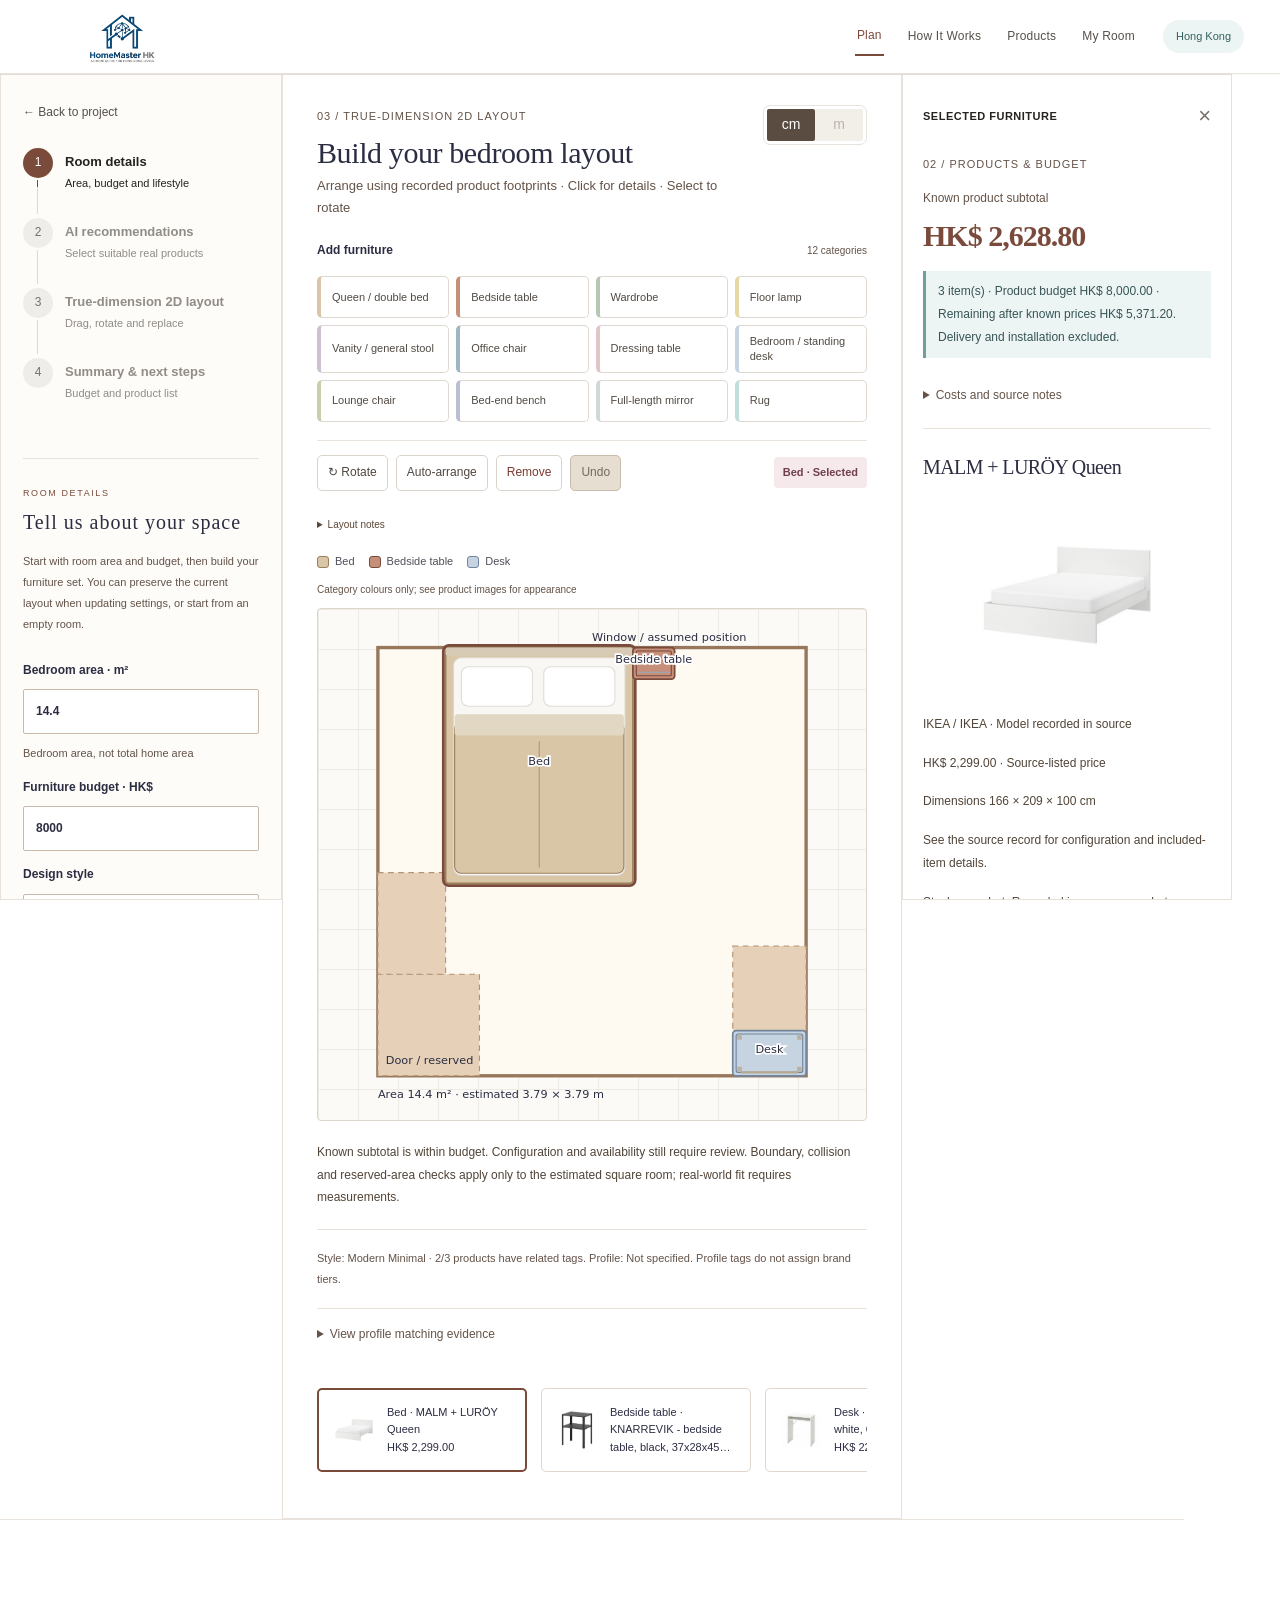
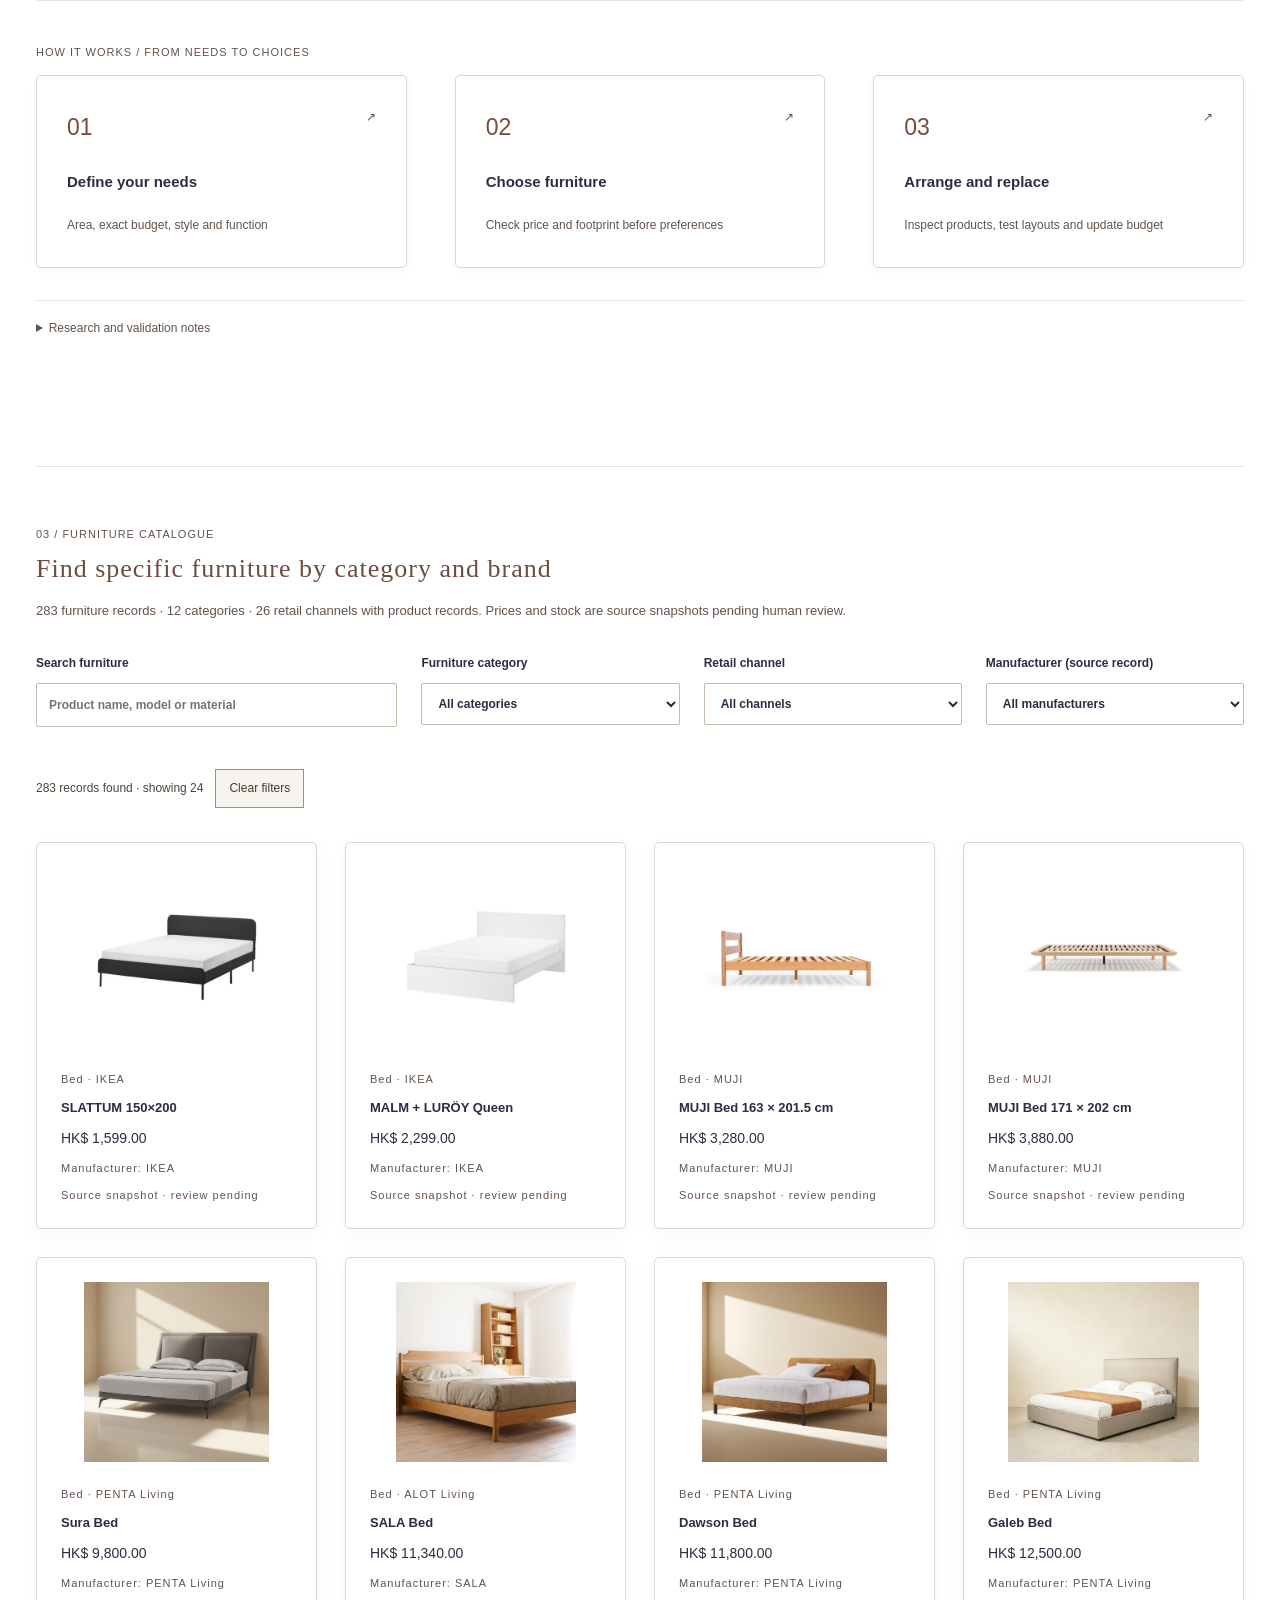
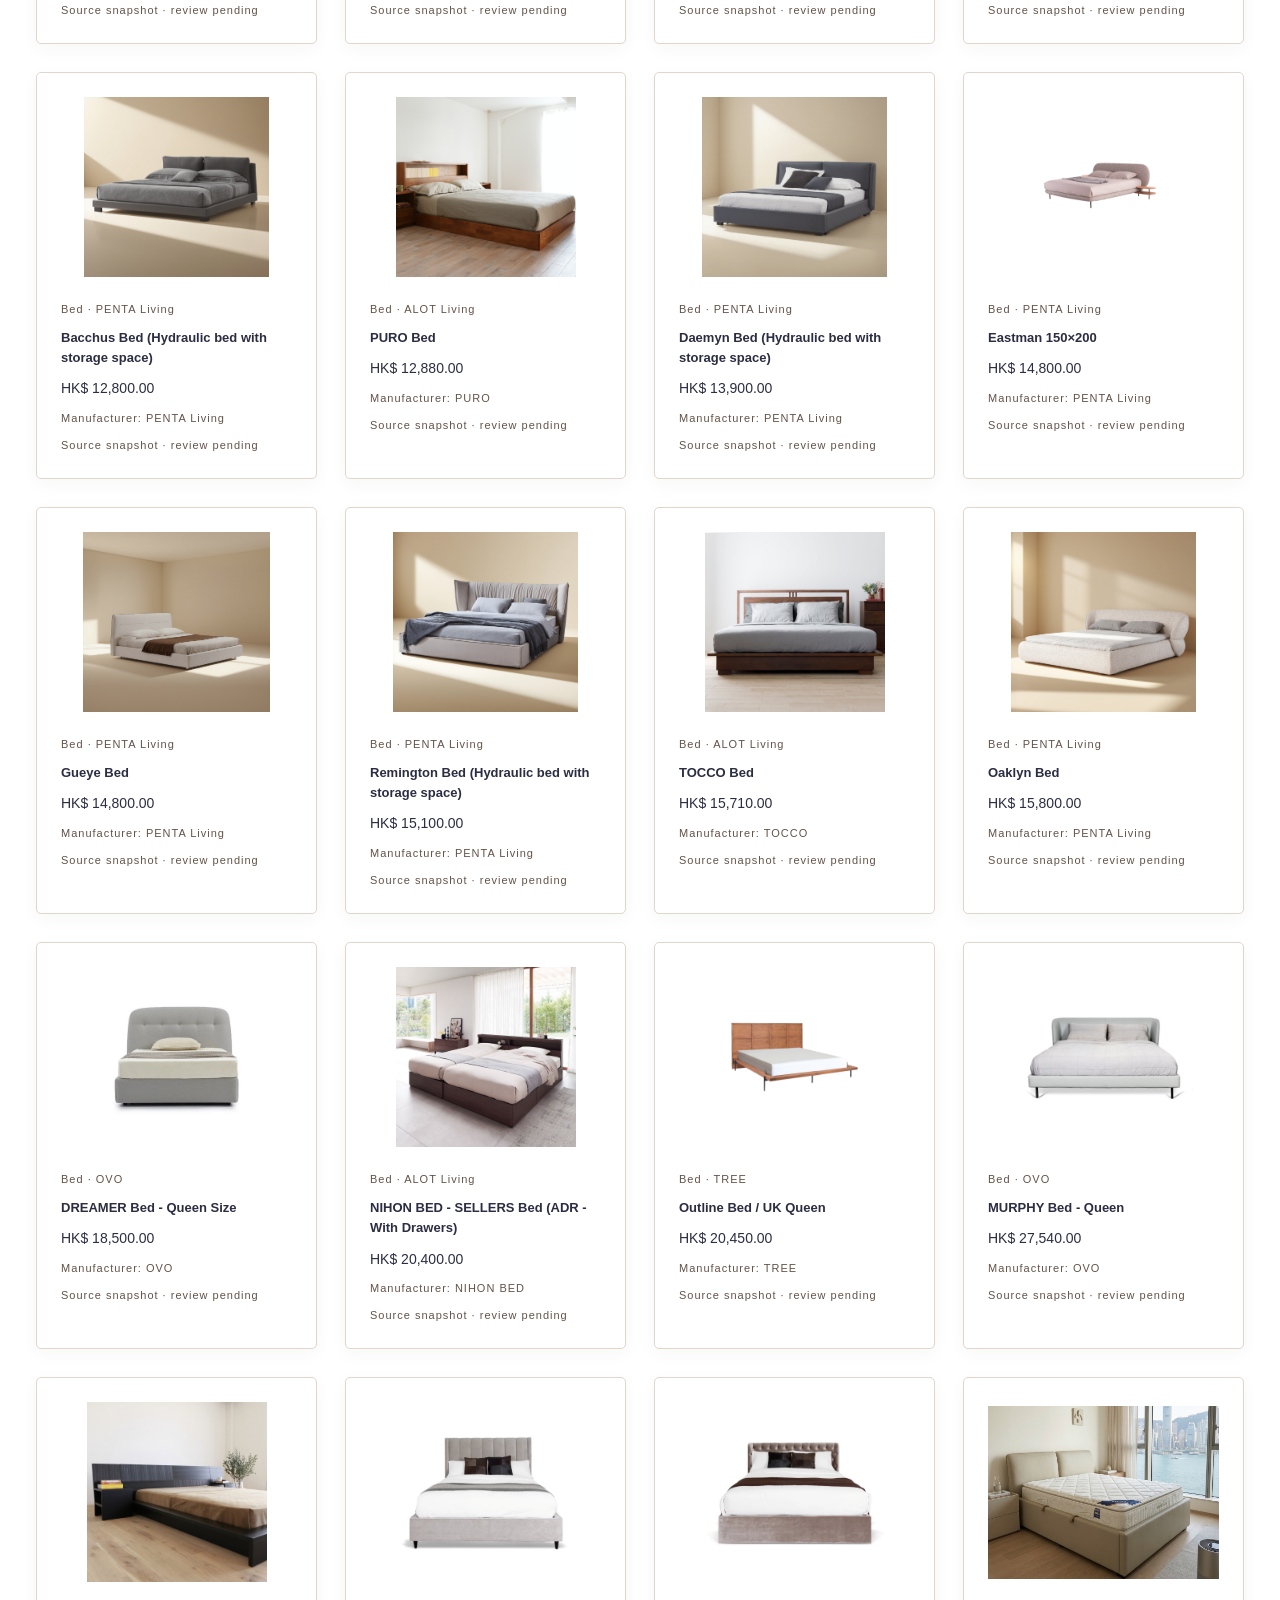
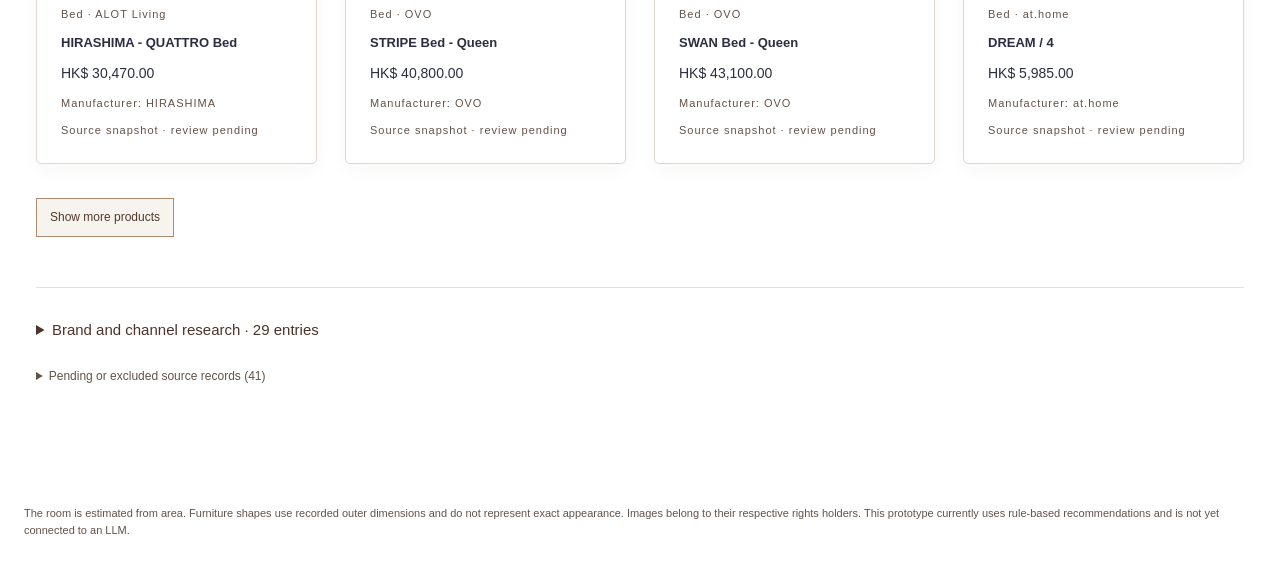
==== commit 91bc6afe: "Show furniture catalogue in English" ====
--- a/mvp/index.html
+++ b/mvp/index.html
@@ -1 +1 @@
-<!doctype html><html lang="en"><meta charset="utf-8"><meta name="viewport" content="width=device-width,initial-scale=1"><title>HomeMaster HK · Bedroom Planner</title><link rel="stylesheet" href="./ui.css"><header><h1 class="brand"><a href="#planner" aria-label="HomeMaster HK home"><img src="./assets/homemaster-hk-logo.png" alt="HomeMaster HK — AI Home Guide for Hong Kong Living" width="780" height="464"></a></h1><nav aria-label="Main navigation"><a href="#planner" class="nav-active">Plan</a><a href="#journey">How It Works</a><a href="#catalogue">Products</a><a href="#layout-workspace">My Room</a><span class="local-badge">Hong Kong</span></nav></header><div class="editorial-intro"><div><p class="eyebrow">HOMEMASTER HK / THE ART OF EVERYDAY LIVING</p><h1>Space for better everyday living.</h1></div><p>Start with one bedroom.<br>Balance real products, space and budget around the way you live.</p></div><main id="planner"><section class="input-panel"><a class="back-link" href="#">← Back to project</a><ol class="workflow-steps" aria-label="Design process"><li class="is-current"><span>1</span><div><strong>Room details</strong><small>Area, budget and lifestyle</small></div></li><li><span>2</span><div><strong>AI recommendations</strong><small>Select suitable real products</small></div></li><li><span>3</span><div><strong>True-dimension 2D layout</strong><small>Drag, rotate and replace</small></div></li><li><span>4</span><div><strong>Summary & next steps</strong><small>Budget and product list</small></div></li></ol><div class="setup-heading"><small>ROOM DETAILS</small><h2>Tell us about your space</h2></div><p class="muted">Start with room area and budget, then build your furniture set. You can preserve the current layout when updating settings, or start from an empty room.</p><label>Bedroom area · m²<input id="area" max="200" type="number" value="14.4" min="0.1" step="any" required><span class="input-hint">Bedroom area, not total home area</span></label><label>Furniture budget · HK$<input id="budget" type="number" value="8000" min="0" step="0.01" required></label><label>Design style<select id="style"><option value="现代简约">Modern Minimal</option><option value="日式自然">Japanese / Wabi-sabi</option><option value="北欧简约">Scandinavian</option><option value="现代轻奢">Contemporary Luxury</option><option value="工业风">Industrial</option><option value="美式现代经典">American / Transitional</option><option value="混搭">Eclectic</option><option value="不确定">Not sure</option></select><button type="button" id="open-style-guide">Browse style references ↗</button></label><div class="plan-actions"><button id="apply-settings">Apply area and budget, keep furniture</button><button id="generate">Generate starter set</button><button id="empty-room">Start with an empty room</button></div><details class="needs-panel" open><summary>Household profile & needs</summary><p class="muted">Choose any relevant profile tags. They do not automatically determine brand, room size or budget.</p><div id="persona-tags"></div><div id="persona-suggestions" hidden><p id="persona-hint"></p><button id="use-suggestions">Add suggestions as preferences</button><p class="muted">Adds only unselected preferences and keeps your required conditions.</p></div><label>Housing status<select id="living"><option value="">Prefer not to say</option><option value="租房">Tenant</option><option value="首套自置">First home</option><option value="改善自住">Upgrading home</option><option value="与家人同住">Living with family</option><option value="为出租物业采购">Furnishing a rental property</option><option value="其他自置">Other owner-occupier</option></select></label><fieldset id="context-tags"><legend>Household and delivery context</legend><label><input type="checkbox" value="children">Children at home</label><label><input type="checkbox" value="pets">Pets at home</label><label><input type="checkbox" value="no_elevator">No lift / restricted access</label></fieldset><p class="muted">These tags prompt checks; they do not prove a product is safe, pet-resistant or deliverable.</p><div id="needs"></div><label>Top priority<select id="priority"><option value="">No priority</option><option value="easy_move">Easy to move</option><option value="need_storage">Storage</option><option value="home_office">Home office</option><option value="durable">Durability</option><option value="easy_clean">Easy cleaning</option></select></label><p class="muted">Preferred needs add score only when supported by evidence. Required needs exclude products with missing or conflicting evidence.</p></details><button id="apply-preferences">Save preferences and keep layout</button><details class="assumptions"><summary>Room assumptions and dimensions</summary><p class="notice">Area alone cannot determine room width and depth. This demo estimates a square room; door and window positions are illustrative, so real-world fit is not yet confirmed. The sample assumes a 150 × 200 cm mattress, a 90 cm doorway, a 60 cm passage and a window along the top wall.</p></details></section><section class="workspace" id="layout-workspace"><div class="workspace-heading"><div><small>03 / TRUE-DIMENSION 2D LAYOUT</small><h2>Build your bedroom layout</h2><p class="muted">Arrange using recorded product footprints · Click for details · Select to rotate</p></div><div class="unit-switch" aria-label="Dimension units"><button type="button" aria-pressed="true">cm</button><button type="button" disabled>m</button></div></div><div class="section-label"><h3>Add furniture</h3><span>12 categories</span></div><div id="layout-categories" aria-label="Furniture categories"></div><div id="layout-picker" hidden><div class="picker-heading"><strong id="picker-title"></strong><button id="picker-close">Close</button></div><p id="picker-status" aria-live="polite"></p><div id="picker-products"></div></div><div class="layout-tools"><button id="rotate">↻ Rotate</button><button id="reset-layout">Auto-arrange</button><button id="remove">Remove</button><button id="undo">Undo</button><span id="selection-label">Select furniture to edit</span></div><details class="drawing-note"><summary>Layout notes</summary><p class="muted">Simplified shapes use recorded product footprints. Rugs may sit below furniture and office chairs may enter desk clearance areas. Bedding represents an existing item and is not included in the price. Confirm the actual room shape, openings and clearances.</p></details><div id="layout-legend" class="layout-colour-note" aria-label="Furniture colour legend"></div><svg id="room" role="group" aria-label="Bedroom floor plan"></svg><div id="status" aria-live="polite"></div><div id="preference-summary"></div><details id="profile-audit"><summary>View profile matching evidence</summary><div id="profile-audit-content"></div></details><div id="cards"></div></section><aside class="inspector"><div class="inspector-heading"><small>SELECTED FURNITURE</small><span aria-hidden="true">×</span></div><small>02 / PRODUCTS & BUDGET</small><p class="budget-caption">Known product subtotal</p><div id="total">—</div><p id="budget-balance" aria-live="polite"></p><details class="cost-note"><summary>Costs and source notes</summary><p class="notice">Delivery, installation and access fees are pending, so the order total is not confirmed. Prices are source snapshots and have not completed human review.</p></details><div id="detail">Select an item in the room to view details.</div><details class="replacement-panel"><summary>Replace this item</summary><div id="alternatives"></div></details><button id="export">Export plan JSON</button></aside></main><section class="journey" id="journey"><small>HOW IT WORKS / FROM NEEDS TO CHOICES</small><ol><li><a class="journey-button" href="#planner"><span class="journey-number">01</span><strong>Define your needs</strong><span class="journey-description">Area, exact budget, style and function</span><span class="journey-arrow" aria-hidden="true">↗</span></a></li><li><a class="journey-button" href="#catalogue"><span class="journey-number">02</span><strong>Choose furniture</strong><span class="journey-description">Check price and footprint before preferences</span><span class="journey-arrow" aria-hidden="true">↗</span></a></li><li><a class="journey-button" href="#layout-workspace"><span class="journey-number">03</span><strong>Arrange and replace</strong><span class="journey-description">Inspect products, test layouts and update budget</span><span class="journey-arrow" aria-hidden="true">↗</span></a></li></ol><details><summary>Research and validation notes</summary><p>Evaluation is separate from shopping. We report product fact accuracy, budget and spatial feasibility, and user satisfaction independently. HK$3,000 / 8,000 / 15,000 are preliminary test conditions, not validated market tiers.</p><p>Housing and household information acts as supporting context and does not prescribe brands. A participant’s real budget is recorded separately from the assigned experiment condition. Fair comparison requires the same frozen catalogue and task.</p><p>Human-reviewed ground truth, formal comparative testing and satisfaction validation are still pending. A room shape estimated from area is an assumption, not proof of real spatial compliance.</p></details></section><section class="catalogue-shell" id="catalogue"><small>03 / FURNITURE CATALOGUE</small><h2>Find specific furniture by category and brand</h2><p id="catalogue-summary" class="muted"></p><div class="catalogue-filters"><label>Search furniture<input id="catalogue-search" type="search" placeholder="Product name, model or material"></label><label>Furniture category<select id="catalogue-category"><option value="">All categories</option></select></label><label>Retail channel<select id="catalogue-channel"><option value="">All channels</option></select></label><label>Manufacturer (source record)<select id="catalogue-brand"><option value="">All manufacturers</option></select></label></div><p id="catalogue-count" aria-live="polite"></p><button id="catalogue-clear">Clear filters</button><div id="catalogue-grid"></div><button id="catalogue-more">Show more products</button><details class="brand-research"><summary>Brand and channel research · 29 entries</summary><p class="muted">Retail channels and manufacturers are shown separately. Record counts refer only to the current catalogue.</p><div id="brand-grid"></div></details><details><summary id="pending-summary"></summary><div id="pending-list"></div></details></section><dialog id="style-dialog"><button id="close-style">Close ×</button><h2>Which space feels most like you?</h2><p>Reference images communicate atmosphere only and do not represent products in the catalogue or current plan. Every style can work across budgets.</p><div id="style-options"></div><div class="style-other"><button data-style="混搭">Eclectic</button><button data-style="不确定">Not sure — explore first</button></div><p class="muted">Images come from supplied reference material for project discussion. Furniture shown is not treated as a matched catalogue product.</p></dialog><dialog id="export-dialog"><button id="close-export">Close ×</button><h2>Save current plan</h2><p>Includes products, budget and adjusted furniture positions. If downloading does not start, copy the JSON below.</p><a id="export-download" download="bedroom-plan.json">Download plan JSON ↓</a><label>Plan data<textarea id="export-json" readonly spellcheck="false"></textarea></label></dialog><dialog id="product-dialog"><button id="close-product" aria-label="Close product details">Close ×</button><div id="catalogue-detail"></div></dialog><footer>The room is estimated from area. Furniture shapes use recorded outer dimensions and do not represent exact appearance. Images belong to their respective rights holders. This prototype currently uses rule-based recommendations and is not yet connected to an LLM.</footer><script type="module" src="app.mjs?v=20261021-en2"></script></html>
+<!doctype html><html lang="en"><meta charset="utf-8"><meta name="viewport" content="width=device-width,initial-scale=1"><title>HomeMaster HK · Bedroom Planner</title><link rel="stylesheet" href="./ui.css"><header><h1 class="brand"><a href="#planner" aria-label="HomeMaster HK home"><img src="./assets/homemaster-hk-logo.png" alt="HomeMaster HK — AI Home Guide for Hong Kong Living" width="780" height="464"></a></h1><nav aria-label="Main navigation"><a href="#planner" class="nav-active">Plan</a><a href="#journey">How It Works</a><a href="#catalogue">Products</a><a href="#layout-workspace">My Room</a><span class="local-badge">Hong Kong</span></nav></header><div class="editorial-intro"><div><p class="eyebrow">HOMEMASTER HK / THE ART OF EVERYDAY LIVING</p><h1>Space for better everyday living.</h1></div><p>Start with one bedroom.<br>Balance real products, space and budget around the way you live.</p></div><main id="planner"><section class="input-panel"><a class="back-link" href="#">← Back to project</a><ol class="workflow-steps" aria-label="Design process"><li class="is-current"><span>1</span><div><strong>Room details</strong><small>Area, budget and lifestyle</small></div></li><li><span>2</span><div><strong>AI recommendations</strong><small>Select suitable real products</small></div></li><li><span>3</span><div><strong>True-dimension 2D layout</strong><small>Drag, rotate and replace</small></div></li><li><span>4</span><div><strong>Summary & next steps</strong><small>Budget and product list</small></div></li></ol><div class="setup-heading"><small>ROOM DETAILS</small><h2>Tell us about your space</h2></div><p class="muted">Start with room area and budget, then build your furniture set. You can preserve the current layout when updating settings, or start from an empty room.</p><label>Bedroom area · m²<input id="area" max="200" type="number" value="14.4" min="0.1" step="any" required><span class="input-hint">Bedroom area, not total home area</span></label><label>Furniture budget · HK$<input id="budget" type="number" value="8000" min="0" step="0.01" required></label><label>Design style<select id="style"><option value="现代简约">Modern Minimal</option><option value="日式自然">Japanese / Wabi-sabi</option><option value="北欧简约">Scandinavian</option><option value="现代轻奢">Contemporary Luxury</option><option value="工业风">Industrial</option><option value="美式现代经典">American / Transitional</option><option value="混搭">Eclectic</option><option value="不确定">Not sure</option></select><button type="button" id="open-style-guide">Browse style references ↗</button></label><div class="plan-actions"><button id="apply-settings">Apply area and budget, keep furniture</button><button id="generate">Generate starter set</button><button id="empty-room">Start with an empty room</button></div><details class="needs-panel" open><summary>Household profile & needs</summary><p class="muted">Choose any relevant profile tags. They do not automatically determine brand, room size or budget.</p><div id="persona-tags"></div><div id="persona-suggestions" hidden><p id="persona-hint"></p><button id="use-suggestions">Add suggestions as preferences</button><p class="muted">Adds only unselected preferences and keeps your required conditions.</p></div><label>Housing status<select id="living"><option value="">Prefer not to say</option><option value="租房">Tenant</option><option value="首套自置">First home</option><option value="改善自住">Upgrading home</option><option value="与家人同住">Living with family</option><option value="为出租物业采购">Furnishing a rental property</option><option value="其他自置">Other owner-occupier</option></select></label><fieldset id="context-tags"><legend>Household and delivery context</legend><label><input type="checkbox" value="children">Children at home</label><label><input type="checkbox" value="pets">Pets at home</label><label><input type="checkbox" value="no_elevator">No lift / restricted access</label></fieldset><p class="muted">These tags prompt checks; they do not prove a product is safe, pet-resistant or deliverable.</p><div id="needs"></div><label>Top priority<select id="priority"><option value="">No priority</option><option value="easy_move">Easy to move</option><option value="need_storage">Storage</option><option value="home_office">Home office</option><option value="durable">Durability</option><option value="easy_clean">Easy cleaning</option></select></label><p class="muted">Preferred needs add score only when supported by evidence. Required needs exclude products with missing or conflicting evidence.</p></details><button id="apply-preferences">Save preferences and keep layout</button><details class="assumptions"><summary>Room assumptions and dimensions</summary><p class="notice">Area alone cannot determine room width and depth. This demo estimates a square room; door and window positions are illustrative, so real-world fit is not yet confirmed. The sample assumes a 150 × 200 cm mattress, a 90 cm doorway, a 60 cm passage and a window along the top wall.</p></details></section><section class="workspace" id="layout-workspace"><div class="workspace-heading"><div><small>03 / TRUE-DIMENSION 2D LAYOUT</small><h2>Build your bedroom layout</h2><p class="muted">Arrange using recorded product footprints · Click for details · Select to rotate</p></div><div class="unit-switch" aria-label="Dimension units"><button type="button" aria-pressed="true">cm</button><button type="button" disabled>m</button></div></div><div class="section-label"><h3>Add furniture</h3><span>12 categories</span></div><div id="layout-categories" aria-label="Furniture categories"></div><div id="layout-picker" hidden><div class="picker-heading"><strong id="picker-title"></strong><button id="picker-close">Close</button></div><p id="picker-status" aria-live="polite"></p><div id="picker-products"></div></div><div class="layout-tools"><button id="rotate">↻ Rotate</button><button id="reset-layout">Auto-arrange</button><button id="remove">Remove</button><button id="undo">Undo</button><span id="selection-label">Select furniture to edit</span></div><details class="drawing-note"><summary>Layout notes</summary><p class="muted">Simplified shapes use recorded product footprints. Rugs may sit below furniture and office chairs may enter desk clearance areas. Bedding represents an existing item and is not included in the price. Confirm the actual room shape, openings and clearances.</p></details><div id="layout-legend" class="layout-colour-note" aria-label="Furniture colour legend"></div><svg id="room" role="group" aria-label="Bedroom floor plan"></svg><div id="status" aria-live="polite"></div><div id="preference-summary"></div><details id="profile-audit"><summary>View profile matching evidence</summary><div id="profile-audit-content"></div></details><div id="cards"></div></section><aside class="inspector"><div class="inspector-heading"><small>SELECTED FURNITURE</small><span aria-hidden="true">×</span></div><small>02 / PRODUCTS & BUDGET</small><p class="budget-caption">Known product subtotal</p><div id="total">—</div><p id="budget-balance" aria-live="polite"></p><details class="cost-note"><summary>Costs and source notes</summary><p class="notice">Delivery, installation and access fees are pending, so the order total is not confirmed. Prices are source snapshots and have not completed human review.</p></details><div id="detail">Select an item in the room to view details.</div><details class="replacement-panel"><summary>Replace this item</summary><div id="alternatives"></div></details><button id="export">Export plan JSON</button></aside></main><section class="journey" id="journey"><small>HOW IT WORKS / FROM NEEDS TO CHOICES</small><ol><li><a class="journey-button" href="#planner"><span class="journey-number">01</span><strong>Define your needs</strong><span class="journey-description">Area, exact budget, style and function</span><span class="journey-arrow" aria-hidden="true">↗</span></a></li><li><a class="journey-button" href="#catalogue"><span class="journey-number">02</span><strong>Choose furniture</strong><span class="journey-description">Check price and footprint before preferences</span><span class="journey-arrow" aria-hidden="true">↗</span></a></li><li><a class="journey-button" href="#layout-workspace"><span class="journey-number">03</span><strong>Arrange and replace</strong><span class="journey-description">Inspect products, test layouts and update budget</span><span class="journey-arrow" aria-hidden="true">↗</span></a></li></ol><details><summary>Research and validation notes</summary><p>Evaluation is separate from shopping. We report product fact accuracy, budget and spatial feasibility, and user satisfaction independently. HK$3,000 / 8,000 / 15,000 are preliminary test conditions, not validated market tiers.</p><p>Housing and household information acts as supporting context and does not prescribe brands. A participant’s real budget is recorded separately from the assigned experiment condition. Fair comparison requires the same frozen catalogue and task.</p><p>Human-reviewed ground truth, formal comparative testing and satisfaction validation are still pending. A room shape estimated from area is an assumption, not proof of real spatial compliance.</p></details></section><section class="catalogue-shell" id="catalogue"><small>03 / FURNITURE CATALOGUE</small><h2>Find specific furniture by category and brand</h2><p id="catalogue-summary" class="muted"></p><div class="catalogue-filters"><label>Search furniture<input id="catalogue-search" type="search" placeholder="Product name, model or material"></label><label>Furniture category<select id="catalogue-category"><option value="">All categories</option></select></label><label>Retail channel<select id="catalogue-channel"><option value="">All channels</option></select></label><label>Manufacturer (source record)<select id="catalogue-brand"><option value="">All manufacturers</option></select></label></div><p id="catalogue-count" aria-live="polite"></p><button id="catalogue-clear">Clear filters</button><div id="catalogue-grid"></div><button id="catalogue-more">Show more products</button><details class="brand-research"><summary>Brand and channel research · 29 entries</summary><p class="muted">Retail channels and manufacturers are shown separately. Record counts refer only to the current catalogue.</p><div id="brand-grid"></div></details><details><summary id="pending-summary"></summary><div id="pending-list"></div></details></section><dialog id="style-dialog"><button id="close-style">Close ×</button><h2>Which space feels most like you?</h2><p>Reference images communicate atmosphere only and do not represent products in the catalogue or current plan. Every style can work across budgets.</p><div id="style-options"></div><div class="style-other"><button data-style="混搭">Eclectic</button><button data-style="不确定">Not sure — explore first</button></div><p class="muted">Images come from supplied reference material for project discussion. Furniture shown is not treated as a matched catalogue product.</p></dialog><dialog id="export-dialog"><button id="close-export">Close ×</button><h2>Save current plan</h2><p>Includes products, budget and adjusted furniture positions. If downloading does not start, copy the JSON below.</p><a id="export-download" download="bedroom-plan.json">Download plan JSON ↓</a><label>Plan data<textarea id="export-json" readonly spellcheck="false"></textarea></label></dialog><dialog id="product-dialog"><button id="close-product" aria-label="Close product details">Close ×</button><div id="catalogue-detail"></div></dialog><footer>The room is estimated from area. Furniture shapes use recorded outer dimensions and do not represent exact appearance. Images belong to their respective rights holders. This prototype currently uses rule-based recommendations and is not yet connected to an LLM.</footer><script type="module" src="app.mjs?v=20261021-en3"></script></html>
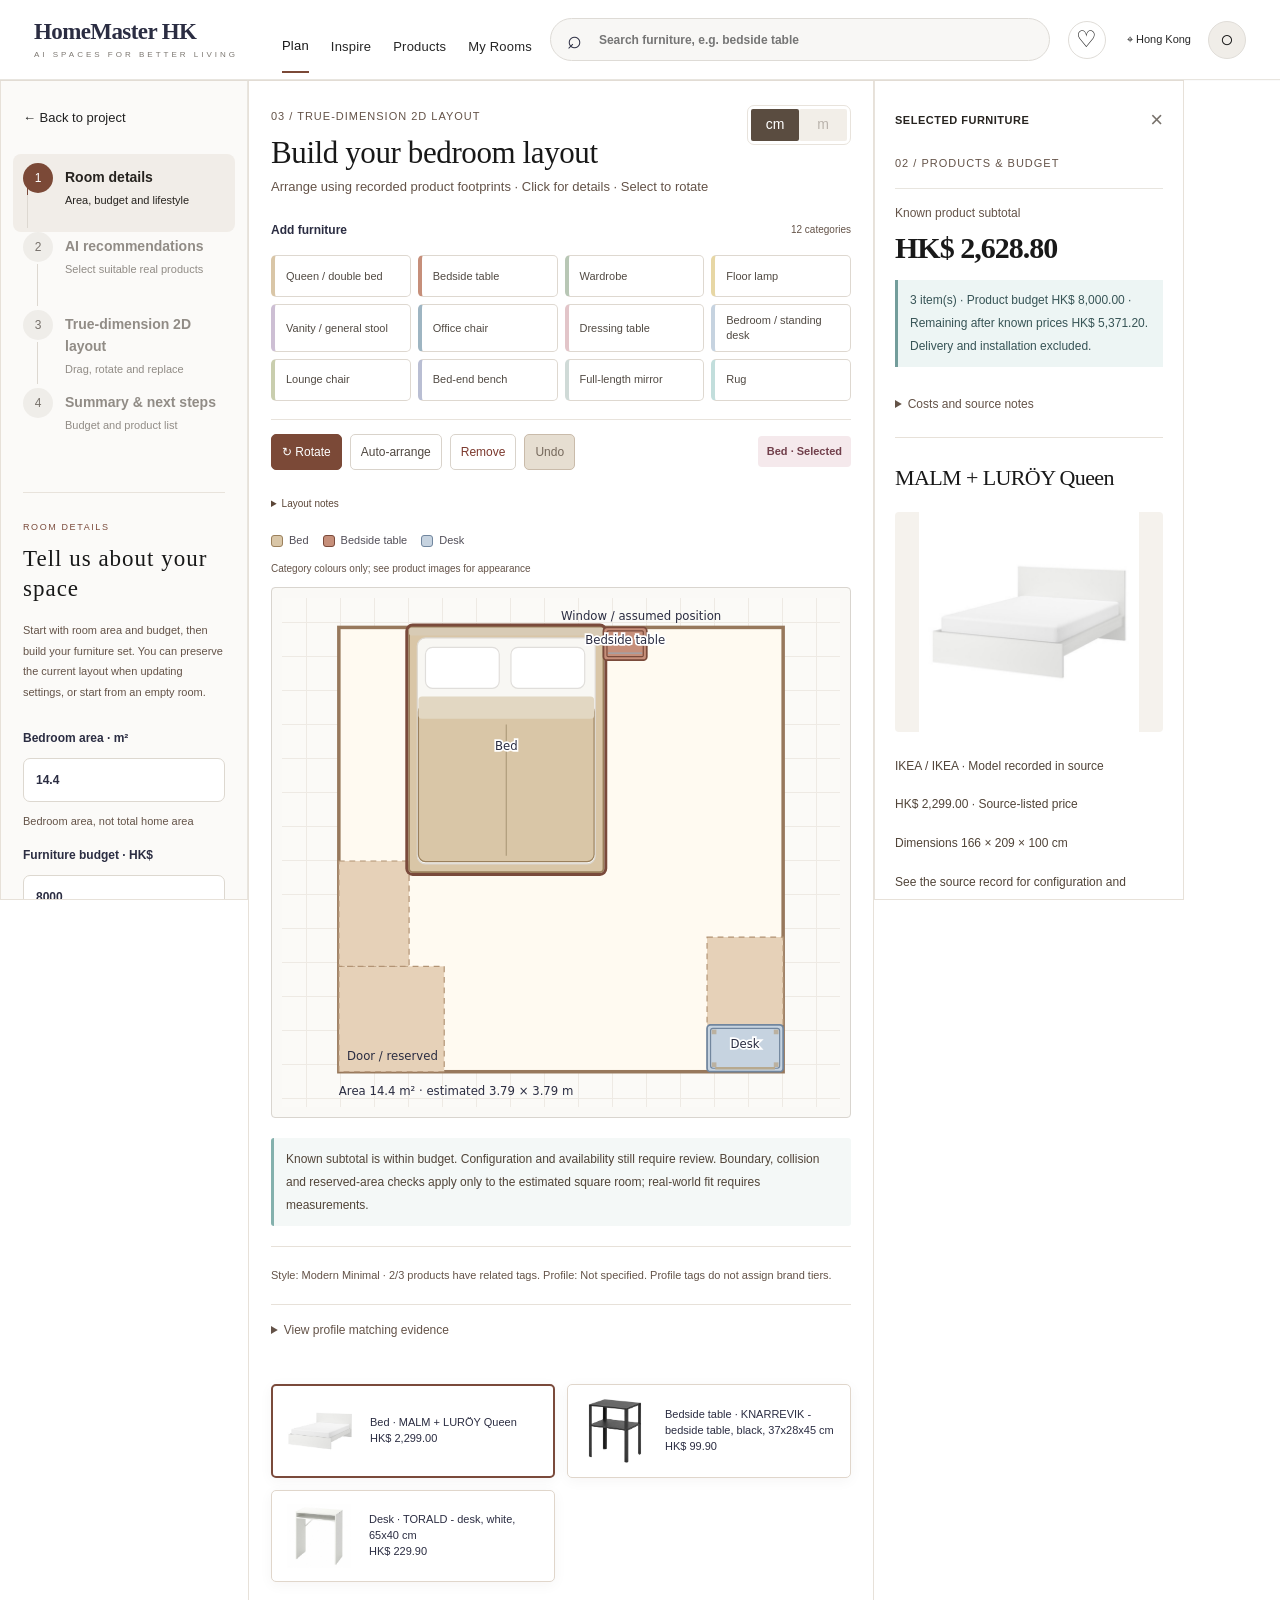
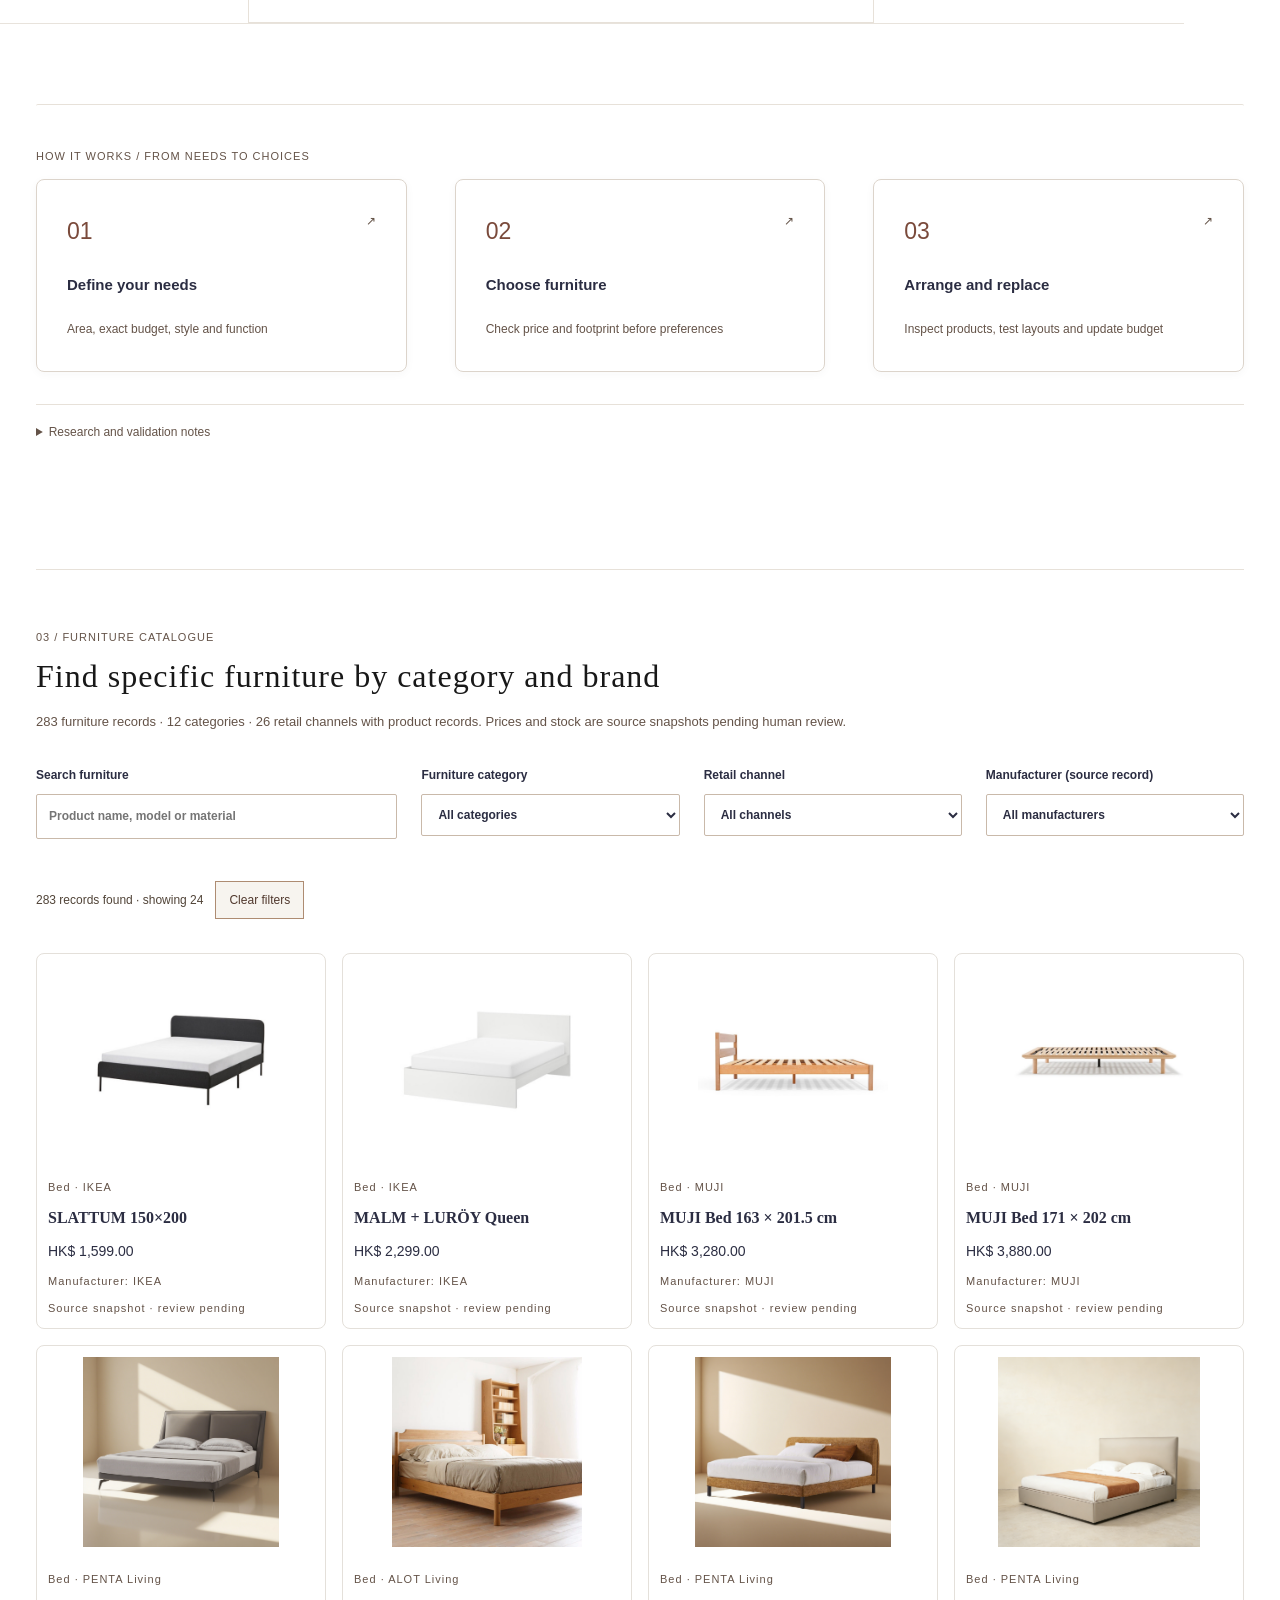
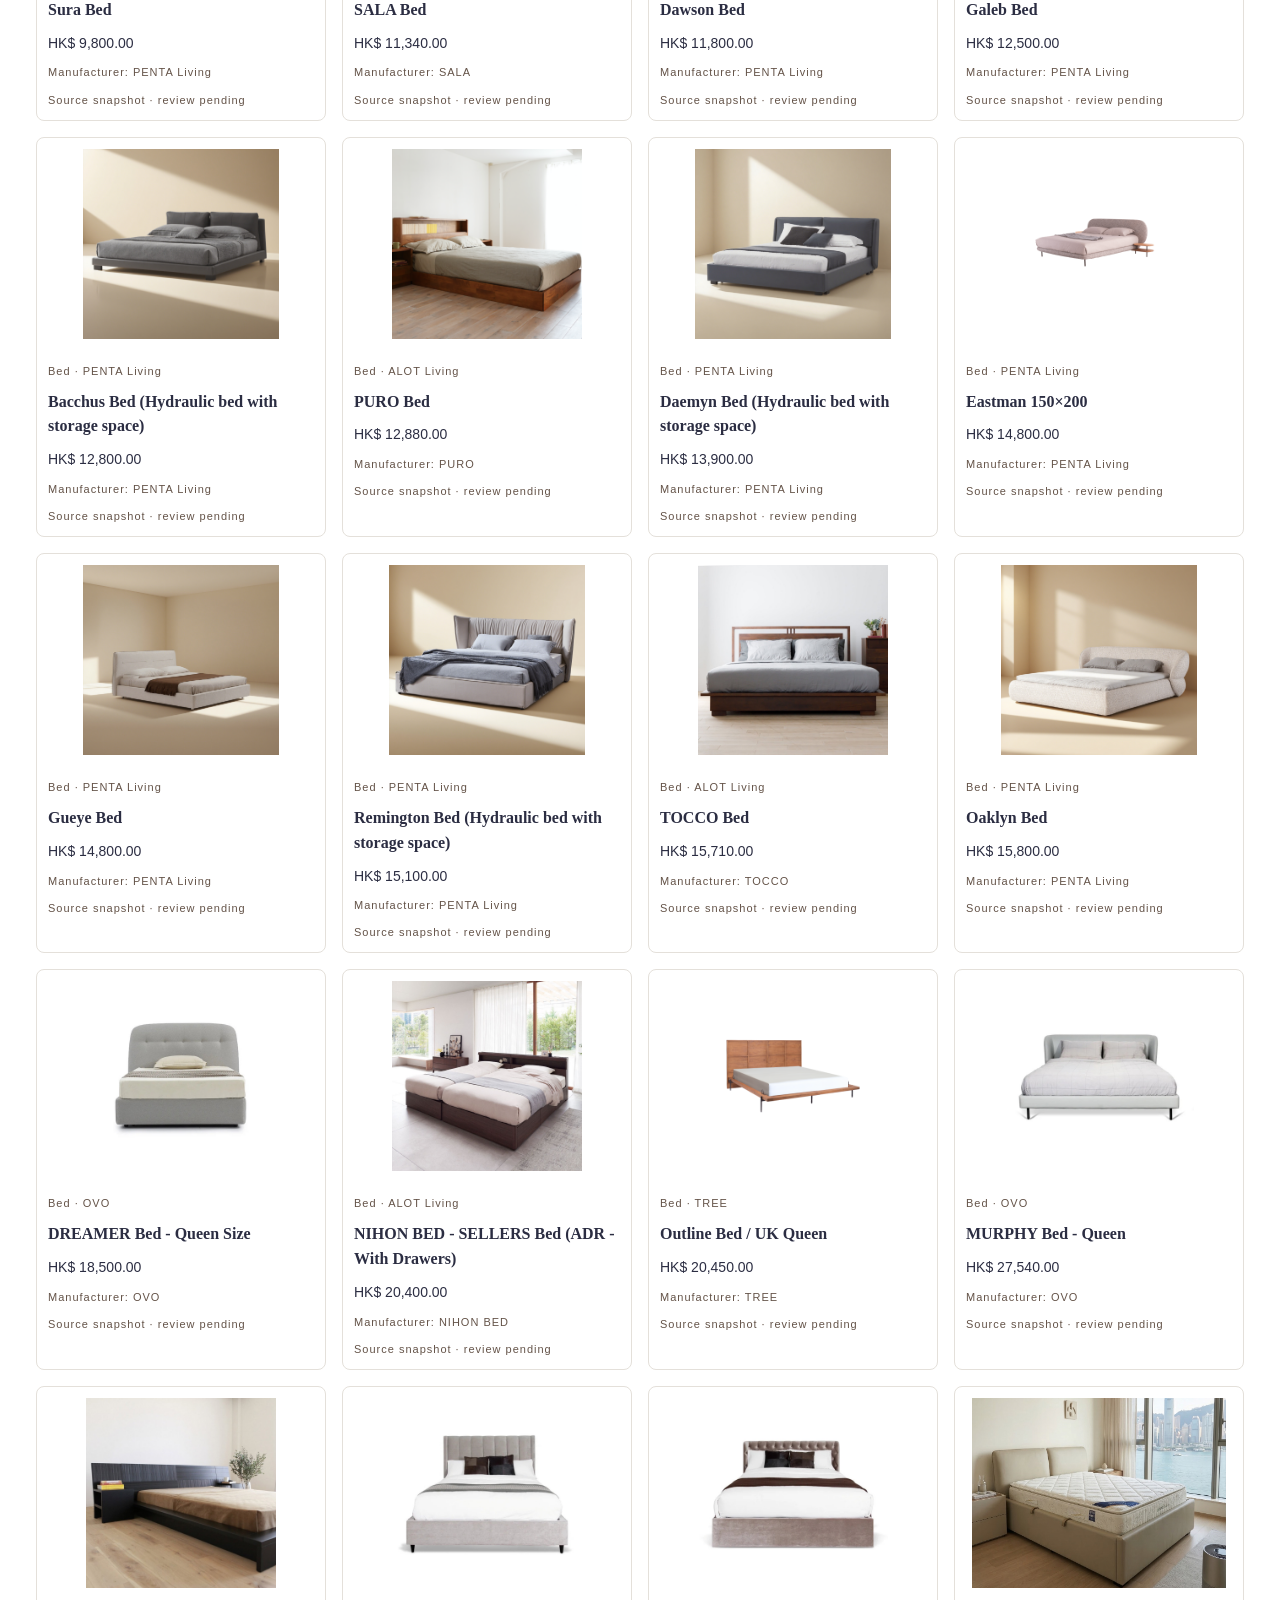
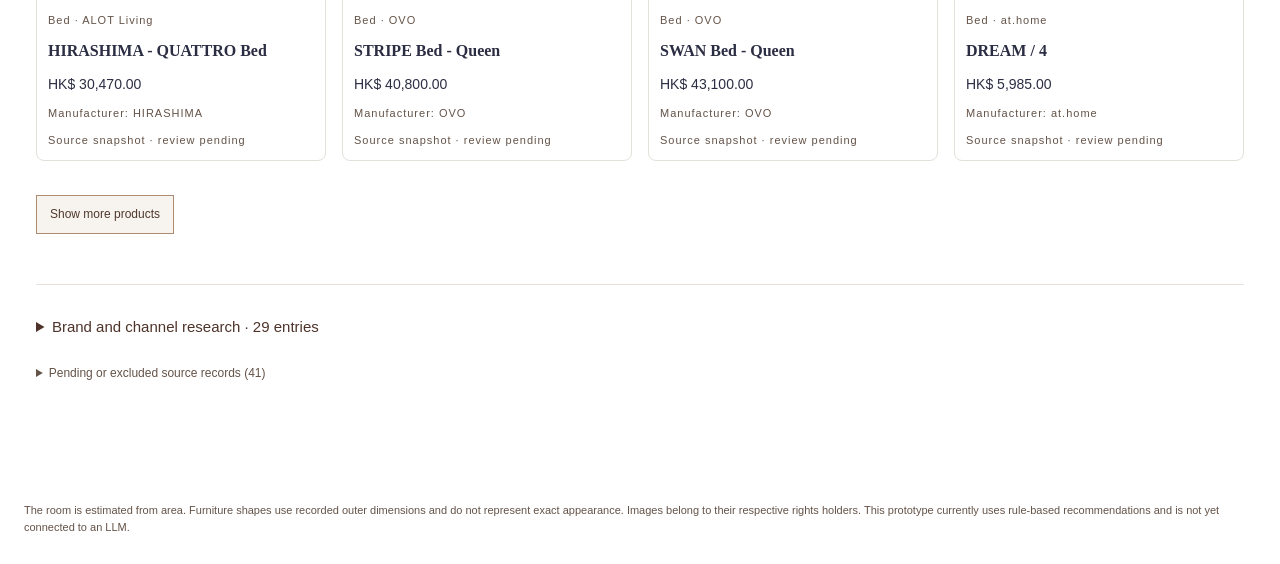
==== commit a6b5029c: "Align planner with product concept designs" ====
--- a/mvp/index.html
+++ b/mvp/index.html
@@ -1 +1 @@
-<!doctype html><html lang="en"><meta charset="utf-8"><meta name="viewport" content="width=device-width,initial-scale=1"><title>HomeMaster HK · Bedroom Planner</title><link rel="stylesheet" href="./ui.css"><header><h1 class="brand"><a href="#planner" aria-label="HomeMaster HK home"><img src="./assets/homemaster-hk-logo.png" alt="HomeMaster HK — AI Home Guide for Hong Kong Living" width="780" height="464"></a></h1><nav aria-label="Main navigation"><a href="#planner" class="nav-active">Plan</a><a href="#journey">How It Works</a><a href="#catalogue">Products</a><a href="#layout-workspace">My Room</a><span class="local-badge">Hong Kong</span></nav></header><div class="editorial-intro"><div><p class="eyebrow">HOMEMASTER HK / THE ART OF EVERYDAY LIVING</p><h1>Space for better everyday living.</h1></div><p>Start with one bedroom.<br>Balance real products, space and budget around the way you live.</p></div><main id="planner"><section class="input-panel"><a class="back-link" href="#">← Back to project</a><ol class="workflow-steps" aria-label="Design process"><li class="is-current"><span>1</span><div><strong>Room details</strong><small>Area, budget and lifestyle</small></div></li><li><span>2</span><div><strong>AI recommendations</strong><small>Select suitable real products</small></div></li><li><span>3</span><div><strong>True-dimension 2D layout</strong><small>Drag, rotate and replace</small></div></li><li><span>4</span><div><strong>Summary & next steps</strong><small>Budget and product list</small></div></li></ol><div class="setup-heading"><small>ROOM DETAILS</small><h2>Tell us about your space</h2></div><p class="muted">Start with room area and budget, then build your furniture set. You can preserve the current layout when updating settings, or start from an empty room.</p><label>Bedroom area · m²<input id="area" max="200" type="number" value="14.4" min="0.1" step="any" required><span class="input-hint">Bedroom area, not total home area</span></label><label>Furniture budget · HK$<input id="budget" type="number" value="8000" min="0" step="0.01" required></label><label>Design style<select id="style"><option value="现代简约">Modern Minimal</option><option value="日式自然">Japanese / Wabi-sabi</option><option value="北欧简约">Scandinavian</option><option value="现代轻奢">Contemporary Luxury</option><option value="工业风">Industrial</option><option value="美式现代经典">American / Transitional</option><option value="混搭">Eclectic</option><option value="不确定">Not sure</option></select><button type="button" id="open-style-guide">Browse style references ↗</button></label><div class="plan-actions"><button id="apply-settings">Apply area and budget, keep furniture</button><button id="generate">Generate starter set</button><button id="empty-room">Start with an empty room</button></div><details class="needs-panel" open><summary>Household profile & needs</summary><p class="muted">Choose any relevant profile tags. They do not automatically determine brand, room size or budget.</p><div id="persona-tags"></div><div id="persona-suggestions" hidden><p id="persona-hint"></p><button id="use-suggestions">Add suggestions as preferences</button><p class="muted">Adds only unselected preferences and keeps your required conditions.</p></div><label>Housing status<select id="living"><option value="">Prefer not to say</option><option value="租房">Tenant</option><option value="首套自置">First home</option><option value="改善自住">Upgrading home</option><option value="与家人同住">Living with family</option><option value="为出租物业采购">Furnishing a rental property</option><option value="其他自置">Other owner-occupier</option></select></label><fieldset id="context-tags"><legend>Household and delivery context</legend><label><input type="checkbox" value="children">Children at home</label><label><input type="checkbox" value="pets">Pets at home</label><label><input type="checkbox" value="no_elevator">No lift / restricted access</label></fieldset><p class="muted">These tags prompt checks; they do not prove a product is safe, pet-resistant or deliverable.</p><div id="needs"></div><label>Top priority<select id="priority"><option value="">No priority</option><option value="easy_move">Easy to move</option><option value="need_storage">Storage</option><option value="home_office">Home office</option><option value="durable">Durability</option><option value="easy_clean">Easy cleaning</option></select></label><p class="muted">Preferred needs add score only when supported by evidence. Required needs exclude products with missing or conflicting evidence.</p></details><button id="apply-preferences">Save preferences and keep layout</button><details class="assumptions"><summary>Room assumptions and dimensions</summary><p class="notice">Area alone cannot determine room width and depth. This demo estimates a square room; door and window positions are illustrative, so real-world fit is not yet confirmed. The sample assumes a 150 × 200 cm mattress, a 90 cm doorway, a 60 cm passage and a window along the top wall.</p></details></section><section class="workspace" id="layout-workspace"><div class="workspace-heading"><div><small>03 / TRUE-DIMENSION 2D LAYOUT</small><h2>Build your bedroom layout</h2><p class="muted">Arrange using recorded product footprints · Click for details · Select to rotate</p></div><div class="unit-switch" aria-label="Dimension units"><button type="button" aria-pressed="true">cm</button><button type="button" disabled>m</button></div></div><div class="section-label"><h3>Add furniture</h3><span>12 categories</span></div><div id="layout-categories" aria-label="Furniture categories"></div><div id="layout-picker" hidden><div class="picker-heading"><strong id="picker-title"></strong><button id="picker-close">Close</button></div><p id="picker-status" aria-live="polite"></p><div id="picker-products"></div></div><div class="layout-tools"><button id="rotate">↻ Rotate</button><button id="reset-layout">Auto-arrange</button><button id="remove">Remove</button><button id="undo">Undo</button><span id="selection-label">Select furniture to edit</span></div><details class="drawing-note"><summary>Layout notes</summary><p class="muted">Simplified shapes use recorded product footprints. Rugs may sit below furniture and office chairs may enter desk clearance areas. Bedding represents an existing item and is not included in the price. Confirm the actual room shape, openings and clearances.</p></details><div id="layout-legend" class="layout-colour-note" aria-label="Furniture colour legend"></div><svg id="room" role="group" aria-label="Bedroom floor plan"></svg><div id="status" aria-live="polite"></div><div id="preference-summary"></div><details id="profile-audit"><summary>View profile matching evidence</summary><div id="profile-audit-content"></div></details><div id="cards"></div></section><aside class="inspector"><div class="inspector-heading"><small>SELECTED FURNITURE</small><span aria-hidden="true">×</span></div><small>02 / PRODUCTS & BUDGET</small><p class="budget-caption">Known product subtotal</p><div id="total">—</div><p id="budget-balance" aria-live="polite"></p><details class="cost-note"><summary>Costs and source notes</summary><p class="notice">Delivery, installation and access fees are pending, so the order total is not confirmed. Prices are source snapshots and have not completed human review.</p></details><div id="detail">Select an item in the room to view details.</div><details class="replacement-panel"><summary>Replace this item</summary><div id="alternatives"></div></details><button id="export">Export plan JSON</button></aside></main><section class="journey" id="journey"><small>HOW IT WORKS / FROM NEEDS TO CHOICES</small><ol><li><a class="journey-button" href="#planner"><span class="journey-number">01</span><strong>Define your needs</strong><span class="journey-description">Area, exact budget, style and function</span><span class="journey-arrow" aria-hidden="true">↗</span></a></li><li><a class="journey-button" href="#catalogue"><span class="journey-number">02</span><strong>Choose furniture</strong><span class="journey-description">Check price and footprint before preferences</span><span class="journey-arrow" aria-hidden="true">↗</span></a></li><li><a class="journey-button" href="#layout-workspace"><span class="journey-number">03</span><strong>Arrange and replace</strong><span class="journey-description">Inspect products, test layouts and update budget</span><span class="journey-arrow" aria-hidden="true">↗</span></a></li></ol><details><summary>Research and validation notes</summary><p>Evaluation is separate from shopping. We report product fact accuracy, budget and spatial feasibility, and user satisfaction independently. HK$3,000 / 8,000 / 15,000 are preliminary test conditions, not validated market tiers.</p><p>Housing and household information acts as supporting context and does not prescribe brands. A participant’s real budget is recorded separately from the assigned experiment condition. Fair comparison requires the same frozen catalogue and task.</p><p>Human-reviewed ground truth, formal comparative testing and satisfaction validation are still pending. A room shape estimated from area is an assumption, not proof of real spatial compliance.</p></details></section><section class="catalogue-shell" id="catalogue"><small>03 / FURNITURE CATALOGUE</small><h2>Find specific furniture by category and brand</h2><p id="catalogue-summary" class="muted"></p><div class="catalogue-filters"><label>Search furniture<input id="catalogue-search" type="search" placeholder="Product name, model or material"></label><label>Furniture category<select id="catalogue-category"><option value="">All categories</option></select></label><label>Retail channel<select id="catalogue-channel"><option value="">All channels</option></select></label><label>Manufacturer (source record)<select id="catalogue-brand"><option value="">All manufacturers</option></select></label></div><p id="catalogue-count" aria-live="polite"></p><button id="catalogue-clear">Clear filters</button><div id="catalogue-grid"></div><button id="catalogue-more">Show more products</button><details class="brand-research"><summary>Brand and channel research · 29 entries</summary><p class="muted">Retail channels and manufacturers are shown separately. Record counts refer only to the current catalogue.</p><div id="brand-grid"></div></details><details><summary id="pending-summary"></summary><div id="pending-list"></div></details></section><dialog id="style-dialog"><button id="close-style">Close ×</button><h2>Which space feels most like you?</h2><p>Reference images communicate atmosphere only and do not represent products in the catalogue or current plan. Every style can work across budgets.</p><div id="style-options"></div><div class="style-other"><button data-style="混搭">Eclectic</button><button data-style="不确定">Not sure — explore first</button></div><p class="muted">Images come from supplied reference material for project discussion. Furniture shown is not treated as a matched catalogue product.</p></dialog><dialog id="export-dialog"><button id="close-export">Close ×</button><h2>Save current plan</h2><p>Includes products, budget and adjusted furniture positions. If downloading does not start, copy the JSON below.</p><a id="export-download" download="bedroom-plan.json">Download plan JSON ↓</a><label>Plan data<textarea id="export-json" readonly spellcheck="false"></textarea></label></dialog><dialog id="product-dialog"><button id="close-product" aria-label="Close product details">Close ×</button><div id="catalogue-detail"></div></dialog><footer>The room is estimated from area. Furniture shapes use recorded outer dimensions and do not represent exact appearance. Images belong to their respective rights holders. This prototype currently uses rule-based recommendations and is not yet connected to an LLM.</footer><script type="module" src="app.mjs?v=20261021-en3"></script></html>
+<!doctype html><html lang="en"><meta charset="utf-8"><meta name="viewport" content="width=device-width,initial-scale=1"><title>HomeMaster HK · Bedroom Planner</title><link rel="stylesheet" href="./ui.css"><header><a class="wordmark" href="#planner" aria-label="HomeMaster HK home"><strong>HomeMaster HK</strong><small>AI SPACES FOR BETTER LIVING</small></a><nav aria-label="Main navigation"><a href="#planner" class="nav-active">Plan</a><a href="#journey">Inspire</a><a href="#catalogue">Products</a><a href="#layout-workspace">My Rooms</a></nav><label class="header-search"><span aria-hidden="true">⌕</span><input type="search" placeholder="Search furniture, e.g. bedside table" aria-label="Search furniture"></label><div class="header-actions"><button type="button" aria-label="Saved products">♡</button><span class="local-badge">⌖ Hong Kong</span><button type="button" aria-label="My profile">○</button></div></header><div class="editorial-intro"><div><p class="eyebrow">HOMEMASTER HK / THE ART OF EVERYDAY LIVING</p><h1>Space for better everyday living.</h1></div><p>Start with one bedroom.<br>Balance real products, space and budget around the way you live.</p></div><main id="planner"><section class="input-panel"><a class="back-link" href="#">← Back to project</a><ol class="workflow-steps" aria-label="Design process"><li class="is-current"><span>1</span><div><strong>Room details</strong><small>Area, budget and lifestyle</small></div></li><li><span>2</span><div><strong>AI recommendations</strong><small>Select suitable real products</small></div></li><li><span>3</span><div><strong>True-dimension 2D layout</strong><small>Drag, rotate and replace</small></div></li><li><span>4</span><div><strong>Summary & next steps</strong><small>Budget and product list</small></div></li></ol><div class="setup-heading"><small>ROOM DETAILS</small><h2>Tell us about your space</h2></div><p class="muted">Start with room area and budget, then build your furniture set. You can preserve the current layout when updating settings, or start from an empty room.</p><label>Bedroom area · m²<input id="area" max="200" type="number" value="14.4" min="0.1" step="any" required><span class="input-hint">Bedroom area, not total home area</span></label><label>Furniture budget · HK$<input id="budget" type="number" value="8000" min="0" step="0.01" required></label><label>Design style<select id="style"><option value="现代简约">Modern Minimal</option><option value="日式自然">Japanese / Wabi-sabi</option><option value="北欧简约">Scandinavian</option><option value="现代轻奢">Contemporary Luxury</option><option value="工业风">Industrial</option><option value="美式现代经典">American / Transitional</option><option value="混搭">Eclectic</option><option value="不确定">Not sure</option></select><button type="button" id="open-style-guide">Browse style references ↗</button></label><div class="plan-actions"><button id="apply-settings">Apply area and budget, keep furniture</button><button id="generate">Generate starter set</button><button id="empty-room">Start with an empty room</button></div><details class="needs-panel" open><summary>Household profile & needs</summary><p class="muted">Choose any relevant profile tags. They do not automatically determine brand, room size or budget.</p><div id="persona-tags"></div><div id="persona-suggestions" hidden><p id="persona-hint"></p><button id="use-suggestions">Add suggestions as preferences</button><p class="muted">Adds only unselected preferences and keeps your required conditions.</p></div><label>Housing status<select id="living"><option value="">Prefer not to say</option><option value="租房">Tenant</option><option value="首套自置">First home</option><option value="改善自住">Upgrading home</option><option value="与家人同住">Living with family</option><option value="为出租物业采购">Furnishing a rental property</option><option value="其他自置">Other owner-occupier</option></select></label><fieldset id="context-tags"><legend>Household and delivery context</legend><label><input type="checkbox" value="children">Children at home</label><label><input type="checkbox" value="pets">Pets at home</label><label><input type="checkbox" value="no_elevator">No lift / restricted access</label></fieldset><p class="muted">These tags prompt checks; they do not prove a product is safe, pet-resistant or deliverable.</p><div id="needs"></div><label>Top priority<select id="priority"><option value="">No priority</option><option value="easy_move">Easy to move</option><option value="need_storage">Storage</option><option value="home_office">Home office</option><option value="durable">Durability</option><option value="easy_clean">Easy cleaning</option></select></label><p class="muted">Preferred needs add score only when supported by evidence. Required needs exclude products with missing or conflicting evidence.</p></details><button id="apply-preferences">Save preferences and keep layout</button><details class="assumptions"><summary>Room assumptions and dimensions</summary><p class="notice">Area alone cannot determine room width and depth. This demo estimates a square room; door and window positions are illustrative, so real-world fit is not yet confirmed. The sample assumes a 150 × 200 cm mattress, a 90 cm doorway, a 60 cm passage and a window along the top wall.</p></details><div class="sidebar-visual" aria-hidden="true"><div><span>A well-planned</span><span>bedroom for a</span><span>better everyday.</span></div></div></section><section class="workspace" id="layout-workspace"><div class="workspace-heading"><div><small>03 / TRUE-DIMENSION 2D LAYOUT</small><h2>Build your bedroom layout</h2><p class="muted">Arrange using recorded product footprints · Click for details · Select to rotate</p></div><div class="unit-switch" aria-label="Dimension units"><button type="button" aria-pressed="true">cm</button><button type="button" disabled>m</button></div></div><div class="section-label"><h3>Add furniture</h3><span>12 categories</span></div><div id="layout-categories" aria-label="Furniture categories"></div><div id="layout-picker" hidden><div class="picker-heading"><strong id="picker-title"></strong><button id="picker-close">Close</button></div><p id="picker-status" aria-live="polite"></p><div id="picker-products"></div></div><div class="layout-tools"><button id="rotate">↻ Rotate</button><button id="reset-layout">Auto-arrange</button><button id="remove">Remove</button><button id="undo">Undo</button><span id="selection-label">Select furniture to edit</span></div><details class="drawing-note"><summary>Layout notes</summary><p class="muted">Simplified shapes use recorded product footprints. Rugs may sit below furniture and office chairs may enter desk clearance areas. Bedding represents an existing item and is not included in the price. Confirm the actual room shape, openings and clearances.</p></details><div id="layout-legend" class="layout-colour-note" aria-label="Furniture colour legend"></div><svg id="room" role="group" aria-label="Bedroom floor plan"></svg><div id="status" aria-live="polite"></div><div id="preference-summary"></div><details id="profile-audit"><summary>View profile matching evidence</summary><div id="profile-audit-content"></div></details><div id="cards"></div></section><aside class="inspector"><div class="inspector-heading"><small>SELECTED FURNITURE</small><span aria-hidden="true">×</span></div><small>02 / PRODUCTS & BUDGET</small><p class="budget-caption">Known product subtotal</p><div id="total">—</div><p id="budget-balance" aria-live="polite"></p><details class="cost-note"><summary>Costs and source notes</summary><p class="notice">Delivery, installation and access fees are pending, so the order total is not confirmed. Prices are source snapshots and have not completed human review.</p></details><div id="detail">Select an item in the room to view details.</div><details class="replacement-panel"><summary>Replace this item</summary><div id="alternatives"></div></details><button id="export">Export plan JSON</button></aside></main><section class="journey" id="journey"><small>HOW IT WORKS / FROM NEEDS TO CHOICES</small><ol><li><a class="journey-button" href="#planner"><span class="journey-number">01</span><strong>Define your needs</strong><span class="journey-description">Area, exact budget, style and function</span><span class="journey-arrow" aria-hidden="true">↗</span></a></li><li><a class="journey-button" href="#catalogue"><span class="journey-number">02</span><strong>Choose furniture</strong><span class="journey-description">Check price and footprint before preferences</span><span class="journey-arrow" aria-hidden="true">↗</span></a></li><li><a class="journey-button" href="#layout-workspace"><span class="journey-number">03</span><strong>Arrange and replace</strong><span class="journey-description">Inspect products, test layouts and update budget</span><span class="journey-arrow" aria-hidden="true">↗</span></a></li></ol><details><summary>Research and validation notes</summary><p>Evaluation is separate from shopping. We report product fact accuracy, budget and spatial feasibility, and user satisfaction independently. HK$3,000 / 8,000 / 15,000 are preliminary test conditions, not validated market tiers.</p><p>Housing and household information acts as supporting context and does not prescribe brands. A participant’s real budget is recorded separately from the assigned experiment condition. Fair comparison requires the same frozen catalogue and task.</p><p>Human-reviewed ground truth, formal comparative testing and satisfaction validation are still pending. A room shape estimated from area is an assumption, not proof of real spatial compliance.</p></details></section><section class="catalogue-shell" id="catalogue"><small>03 / FURNITURE CATALOGUE</small><h2>Find specific furniture by category and brand</h2><p id="catalogue-summary" class="muted"></p><div class="catalogue-filters"><label>Search furniture<input id="catalogue-search" type="search" placeholder="Product name, model or material"></label><label>Furniture category<select id="catalogue-category"><option value="">All categories</option></select></label><label>Retail channel<select id="catalogue-channel"><option value="">All channels</option></select></label><label>Manufacturer (source record)<select id="catalogue-brand"><option value="">All manufacturers</option></select></label></div><p id="catalogue-count" aria-live="polite"></p><button id="catalogue-clear">Clear filters</button><div id="catalogue-grid"></div><button id="catalogue-more">Show more products</button><details class="brand-research"><summary>Brand and channel research · 29 entries</summary><p class="muted">Retail channels and manufacturers are shown separately. Record counts refer only to the current catalogue.</p><div id="brand-grid"></div></details><details><summary id="pending-summary"></summary><div id="pending-list"></div></details></section><dialog id="style-dialog"><button id="close-style">Close ×</button><h2>Which space feels most like you?</h2><p>Reference images communicate atmosphere only and do not represent products in the catalogue or current plan. Every style can work across budgets.</p><div id="style-options"></div><div class="style-other"><button data-style="混搭">Eclectic</button><button data-style="不确定">Not sure — explore first</button></div><p class="muted">Images come from supplied reference material for project discussion. Furniture shown is not treated as a matched catalogue product.</p></dialog><dialog id="export-dialog"><button id="close-export">Close ×</button><h2>Save current plan</h2><p>Includes products, budget and adjusted furniture positions. If downloading does not start, copy the JSON below.</p><a id="export-download" download="bedroom-plan.json">Download plan JSON ↓</a><label>Plan data<textarea id="export-json" readonly spellcheck="false"></textarea></label></dialog><dialog id="product-dialog"><button id="close-product" aria-label="Close product details">Close ×</button><div id="catalogue-detail"></div></dialog><footer>The room is estimated from area. Furniture shapes use recorded outer dimensions and do not represent exact appearance. Images belong to their respective rights holders. This prototype currently uses rule-based recommendations and is not yet connected to an LLM.</footer><script type="module" src="app.mjs?v=20261021-concept1"></script></html>
--- a/mvp/ui.css
+++ b/mvp/ui.css
@@ -174,3 +174,25 @@
 @media(max-width:1200px){main{grid-template-columns:245px minmax(540px,1fr)}.inspector{grid-column:2;position:static;max-height:none;border-left:0;border-top:1px solid var(--hm-rule)}.input-panel{grid-row:span 2}.workspace{padding:28px 24px}}
 @media(max-width:820px){header{height:68px;padding:7px 16px}.brand{width:118px}.brand img{width:118px;height:51px}nav{gap:10px}nav a:nth-child(2),nav a:nth-child(4),.local-badge{display:none}main{display:flex;flex-direction:column;min-height:0}.input-panel,.inspector{position:static;max-height:none;border:0}.input-panel{padding:24px 18px}.workflow-steps{display:grid;grid-template-columns:repeat(4,1fr);gap:8px}.workflow-steps li{display:block;min-height:0;text-align:center}.workflow-steps li:not(:last-child):after{left:calc(50% + 16px);right:calc(-50% + 8px);top:15px;bottom:auto;width:auto;height:1px}.workflow-steps li>span{margin:auto}.workflow-steps li div{margin-top:7px}.workflow-steps small{display:none}.workspace{padding:24px 16px}.workspace-heading h2{font-size:25px}.unit-switch{display:none}#layout-categories{grid-template-columns:repeat(3,minmax(0,1fr))}#room{height:430px}.inspector{padding:24px 18px}.journey,.catalogue-shell{width:calc(100% - 32px)}}
 @media(max-width:520px){nav a{font-size:11px}.workflow-steps strong{font-size:10px}.workspace-heading h2{font-size:22px}#layout-categories{grid-template-columns:repeat(2,minmax(0,1fr))}#room{height:360px}.journey,.catalogue-shell{width:calc(100% - 24px)}}
+
+/* Concept-board fidelity pass: typography, spacing, navigation and product cards. */
+:root{--concept-brown:#7b4937;--concept-mint:#dff1ef;--concept-rule:#e8e5df;--concept-black:#171717}
+body{font-family:Inter,-apple-system,BlinkMacSystemFont,"Segoe UI",sans-serif;color:var(--concept-black)}
+header{height:80px;padding:0 34px;display:grid;grid-template-columns:300px auto minmax(260px,420px) auto;gap:26px;align-items:center;background:#fff;border-bottom:1px solid var(--concept-rule)}
+.wordmark{display:flex;flex-direction:column;color:#141414;line-height:1;text-decoration:none}.wordmark strong{font:600 26px/1.05 Georgia,"Times New Roman",serif;letter-spacing:-.6px}.wordmark small{font-size:8px;letter-spacing:3px;color:#7c7771;margin-top:7px}
+header nav{justify-self:start;gap:38px}header nav a{font-size:13px;font-weight:500;padding:30px 0 15px;color:#252525}header nav a.nav-active,header nav a:hover{color:#171717;border-bottom:2px solid var(--concept-brown)}
+.header-search{margin:0;position:relative}.header-search span{position:absolute;left:17px;top:9px;font-size:25px;line-height:1;z-index:1}.header-search input{height:43px;margin:0;padding:10px 18px 10px 48px;border:1px solid #dedbd6;border-radius:24px;background:#f8f7f5;font-size:12px}.header-search input:focus{background:#fff}
+.header-actions{display:flex;align-items:center;gap:13px;justify-self:end}.header-actions button{width:38px;height:38px;min-height:38px;padding:0;border:1px solid #e0ddd8;border-radius:50%;background:#fff;color:#191919;font-size:23px}.header-actions button:last-child{background:#f0ede8}.local-badge{background:transparent;color:#282828;padding:7px 4px;border:0;white-space:nowrap}
+main{grid-template-columns:284px minmax(650px,1fr) 350px;min-height:calc(100vh - 80px)}.input-panel,.inspector{top:80px;max-height:calc(100vh - 80px)}
+.input-panel{background:#fbfaf8;padding:27px 22px;border-right:1px solid var(--concept-rule)}.back-link{font-size:13px;color:#202020}.workflow-steps{margin-bottom:26px}.workflow-steps li{min-height:78px}.workflow-steps strong{font-size:14px}.workflow-steps small{font-size:11px}.workflow-steps .is-current{margin:0 -10px;padding:9px 10px;background:#f1ede8;border-radius:8px}.workflow-steps .is-current>span{background:var(--concept-brown)}
+.setup-heading h2,.workspace-heading h2,#detail h2,.catalogue-shell h2{font-family:Georgia,"Times New Roman",serif;color:#181818}.setup-heading h2{font-size:23px}.input-panel input,.input-panel select{border-color:#ddd8d0;border-radius:7px}.plan-actions button,#apply-preferences{border-radius:6px}.plan-actions #generate{background:var(--concept-brown)}
+.sidebar-visual{height:260px;margin:28px 0 4px;border-radius:6px;background:linear-gradient(90deg,rgba(246,240,232,.95),rgba(246,240,232,.1)),url('./assets/style-reference-1.png') center/cover;position:relative;overflow:hidden}.sidebar-visual div{position:absolute;left:17px;bottom:26px;display:flex;flex-direction:column;font:500 18px/1.25 Georgia,serif;color:#31261f}.sidebar-visual div:after{content:"";width:34px;height:2px;background:var(--concept-brown);margin-top:16px}
+.workspace{padding:27px 30px}.workspace-heading h2{font-size:31px}.unit-switch{border-radius:7px}.layout-tools button:first-child{background:var(--concept-brown);color:#fff;border-color:var(--concept-brown)}
+#room{height:clamp(480px,59vh,680px);border-color:#d9d5cf;background-size:34px 34px;box-shadow:inset 0 0 0 10px #faf9f6}
+#cards{display:grid;grid-template-columns:repeat(3,minmax(0,1fr));gap:12px;overflow:visible;margin-top:17px}#cards button{min-width:0;display:grid;grid-template-columns:76px minmax(0,1fr);padding:9px;border-radius:7px;background:#fff;box-shadow:0 3px 14px rgba(40,34,28,.045)}#cards img{width:76px;height:72px;border-radius:5px}#cards span{font-size:11px;line-height:1.45;-webkit-line-clamp:4}
+.inspector{padding:22px 20px}.inspector-heading{margin-bottom:15px}#detail img{height:220px;object-fit:contain;background:#f5f2ed}#detail h2{font-size:22px}.budget-caption{border-top:1px solid var(--concept-rule);padding-top:15px}#total{font:600 30px/1.2 Georgia,serif;color:#191919}.replacement-panel[open] #alternatives{display:grid;grid-template-columns:1fr;gap:7px}#alternatives button{background:#fff;border:1px solid #ded9d1;border-radius:6px;padding:10px}.budget-caption,#budget-balance{font-size:12px}
+.catalogue-shell{max-width:1540px}.catalogue-shell h2{font-size:32px}#catalogue-grid{grid-template-columns:repeat(4,minmax(0,1fr));gap:16px}#catalogue-grid button{border:1px solid #e4e0da;border-radius:8px;padding:11px;box-shadow:none}#catalogue-grid img{height:190px;border-radius:6px}#catalogue-grid strong{font-family:Georgia,serif;font-size:16px}
+#status{padding:10px 12px;background:#f4f8f7;border-left:3px solid #84b1ad;border-radius:3px}.journey-button{border-radius:8px}
+@media(max-width:1350px){header{grid-template-columns:230px auto minmax(220px,1fr) auto;gap:18px}header nav{gap:22px}.wordmark strong{font-size:23px}main{grid-template-columns:248px minmax(570px,1fr) 310px}.workspace{padding:24px 22px}#cards{grid-template-columns:repeat(2,minmax(0,1fr))}}
+@media(max-width:1100px){header{grid-template-columns:220px 1fr auto}.header-search{display:none}main{grid-template-columns:240px minmax(0,1fr)}.inspector{grid-column:2}.sidebar-visual{height:220px}#catalogue-grid{grid-template-columns:repeat(3,minmax(0,1fr))}}
+@media(max-width:820px){header{height:68px;grid-template-columns:1fr auto;padding:0 16px}.wordmark strong{font-size:20px}.wordmark small{font-size:6px}.header-actions{display:none}header nav{justify-self:end;gap:16px}.input-panel,.inspector{top:auto}.sidebar-visual{display:none}#cards{grid-template-columns:1fr}.workspace-heading h2{font-size:25px}#catalogue-grid{grid-template-columns:repeat(2,minmax(0,1fr))}}
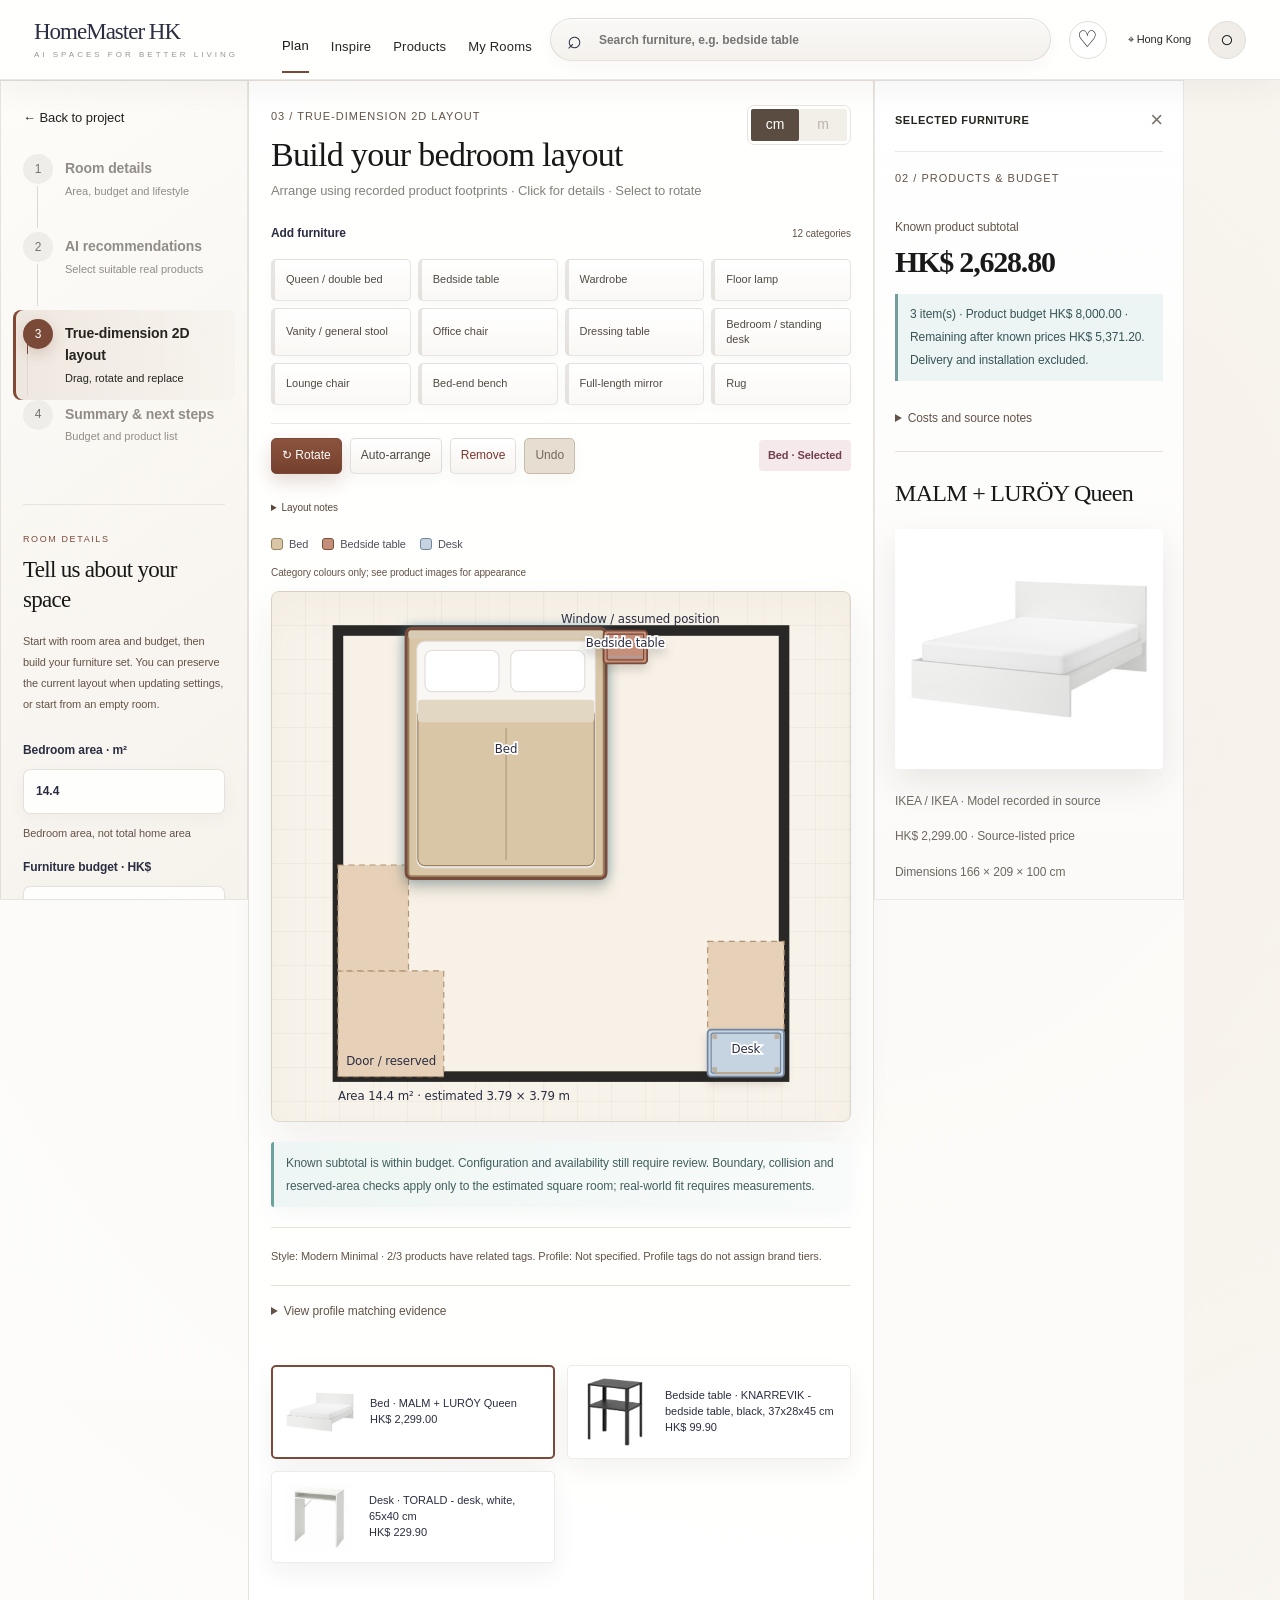
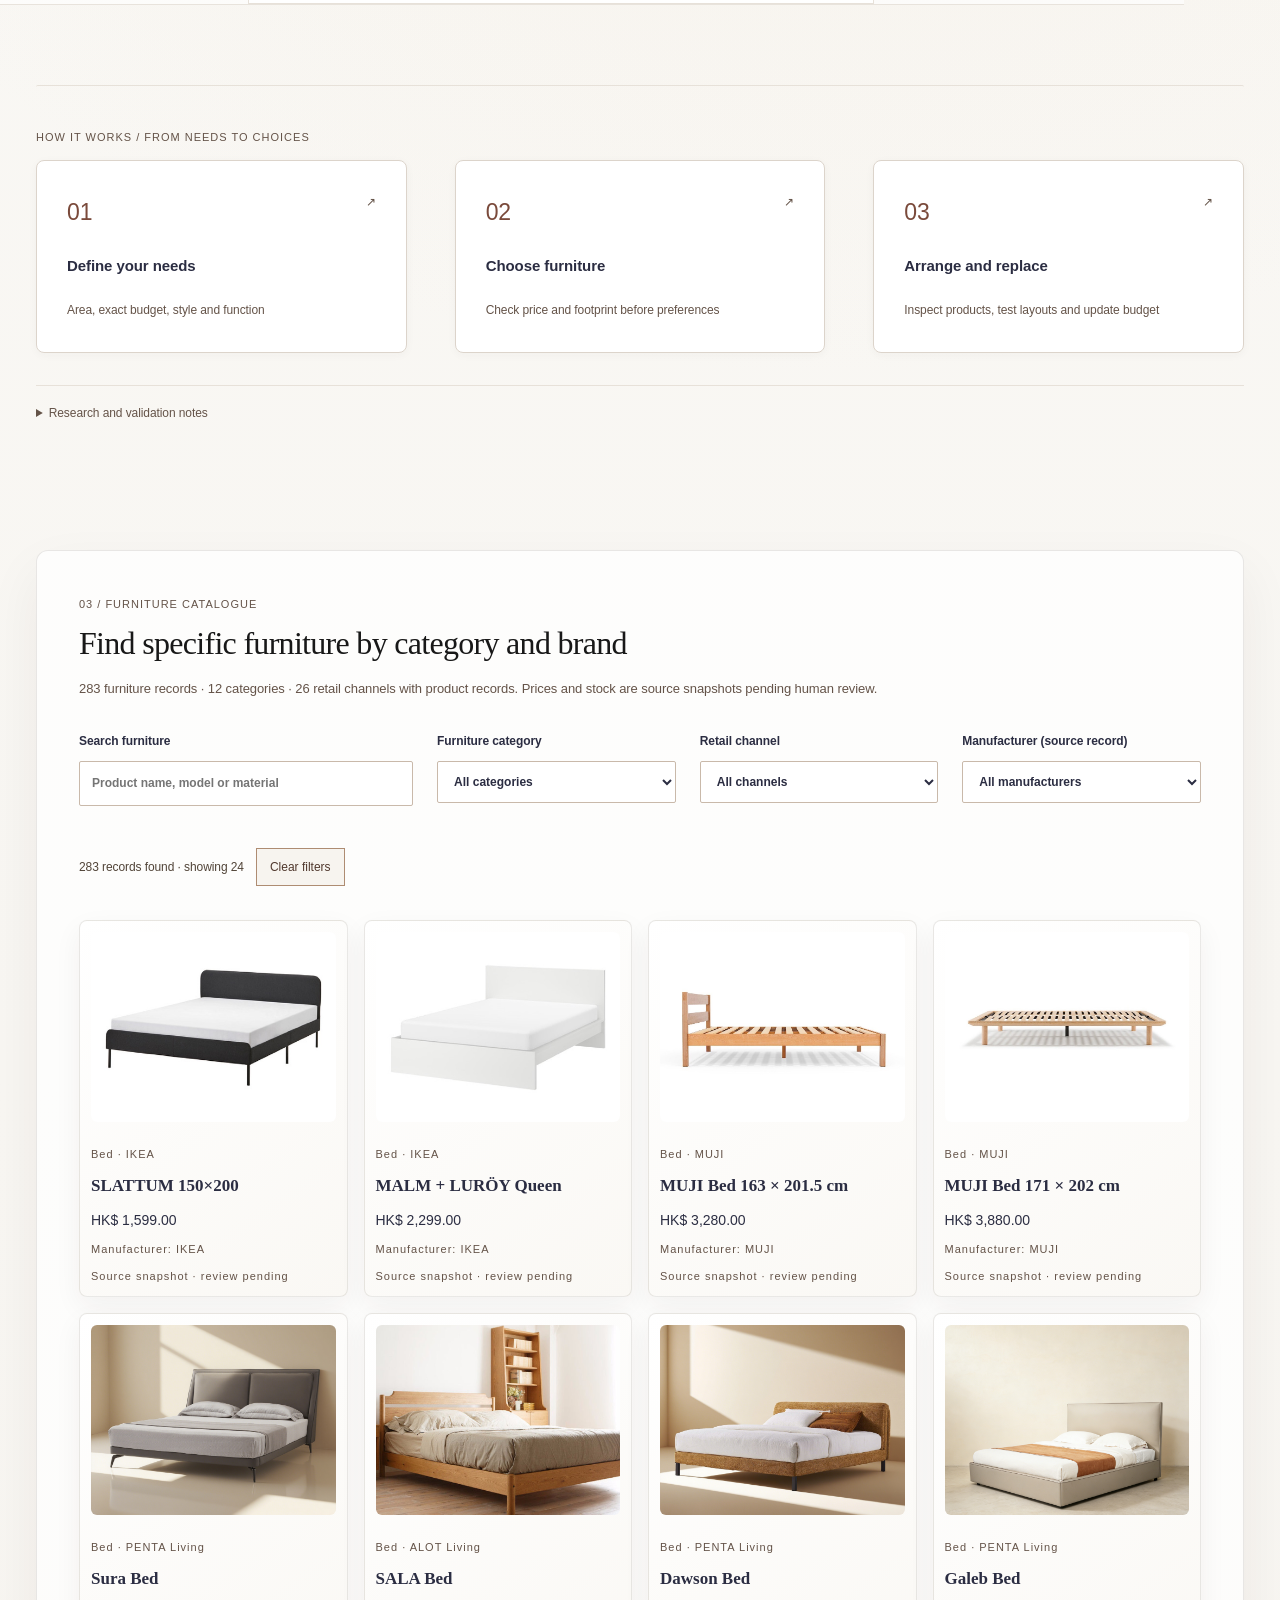
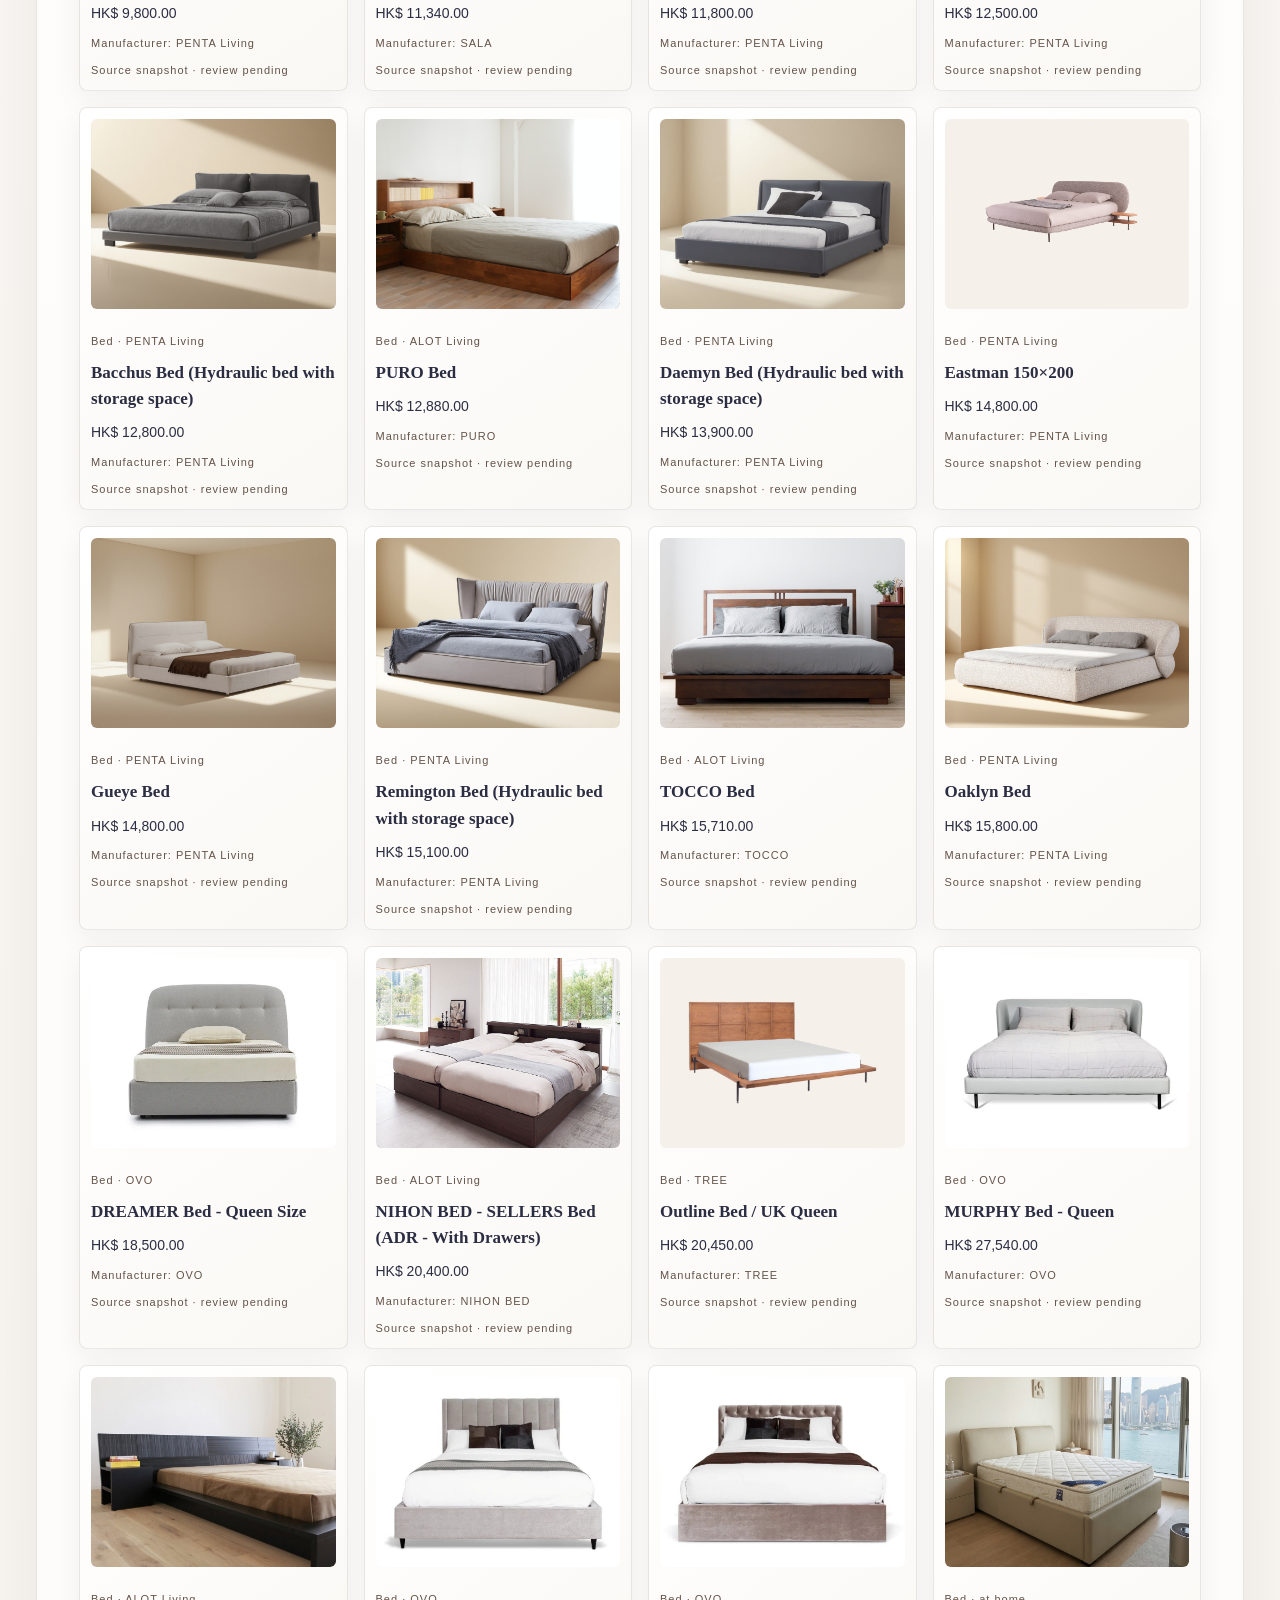
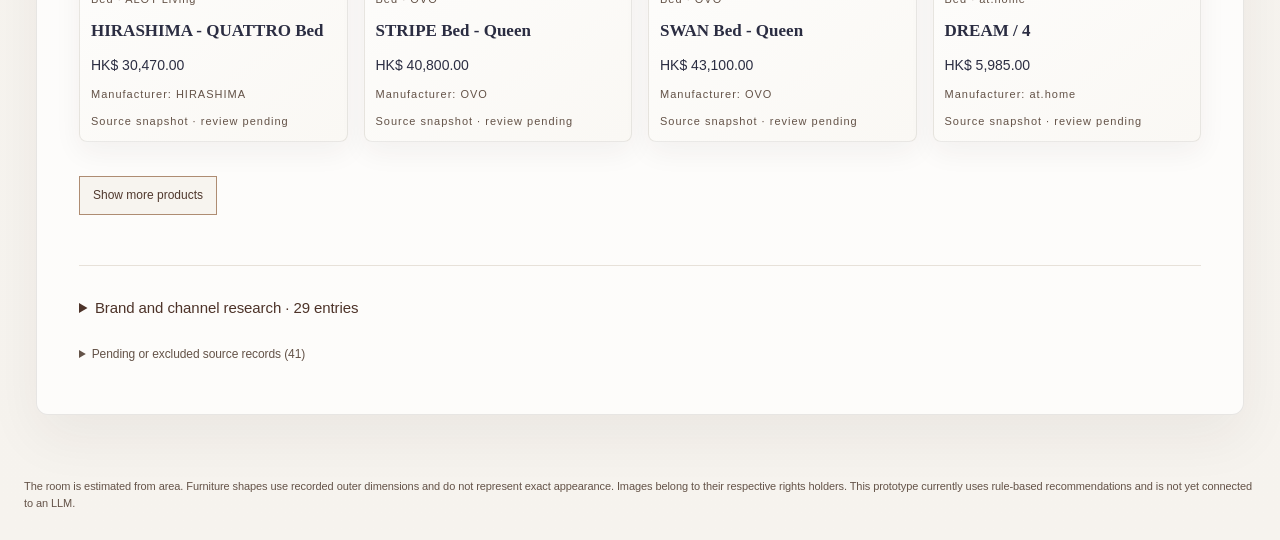
==== commit 79d70ae5: "Refine planner material depth and typography" ====
--- a/mvp/index.html
+++ b/mvp/index.html
@@ -1 +1 @@
-<!doctype html><html lang="en"><meta charset="utf-8"><meta name="viewport" content="width=device-width,initial-scale=1"><title>HomeMaster HK · Bedroom Planner</title><link rel="stylesheet" href="./ui.css"><header><a class="wordmark" href="#planner" aria-label="HomeMaster HK home"><strong>HomeMaster HK</strong><small>AI SPACES FOR BETTER LIVING</small></a><nav aria-label="Main navigation"><a href="#planner" class="nav-active">Plan</a><a href="#journey">Inspire</a><a href="#catalogue">Products</a><a href="#layout-workspace">My Rooms</a></nav><label class="header-search"><span aria-hidden="true">⌕</span><input type="search" placeholder="Search furniture, e.g. bedside table" aria-label="Search furniture"></label><div class="header-actions"><button type="button" aria-label="Saved products">♡</button><span class="local-badge">⌖ Hong Kong</span><button type="button" aria-label="My profile">○</button></div></header><div class="editorial-intro"><div><p class="eyebrow">HOMEMASTER HK / THE ART OF EVERYDAY LIVING</p><h1>Space for better everyday living.</h1></div><p>Start with one bedroom.<br>Balance real products, space and budget around the way you live.</p></div><main id="planner"><section class="input-panel"><a class="back-link" href="#">← Back to project</a><ol class="workflow-steps" aria-label="Design process"><li class="is-current"><span>1</span><div><strong>Room details</strong><small>Area, budget and lifestyle</small></div></li><li><span>2</span><div><strong>AI recommendations</strong><small>Select suitable real products</small></div></li><li><span>3</span><div><strong>True-dimension 2D layout</strong><small>Drag, rotate and replace</small></div></li><li><span>4</span><div><strong>Summary & next steps</strong><small>Budget and product list</small></div></li></ol><div class="setup-heading"><small>ROOM DETAILS</small><h2>Tell us about your space</h2></div><p class="muted">Start with room area and budget, then build your furniture set. You can preserve the current layout when updating settings, or start from an empty room.</p><label>Bedroom area · m²<input id="area" max="200" type="number" value="14.4" min="0.1" step="any" required><span class="input-hint">Bedroom area, not total home area</span></label><label>Furniture budget · HK$<input id="budget" type="number" value="8000" min="0" step="0.01" required></label><label>Design style<select id="style"><option value="现代简约">Modern Minimal</option><option value="日式自然">Japanese / Wabi-sabi</option><option value="北欧简约">Scandinavian</option><option value="现代轻奢">Contemporary Luxury</option><option value="工业风">Industrial</option><option value="美式现代经典">American / Transitional</option><option value="混搭">Eclectic</option><option value="不确定">Not sure</option></select><button type="button" id="open-style-guide">Browse style references ↗</button></label><div class="plan-actions"><button id="apply-settings">Apply area and budget, keep furniture</button><button id="generate">Generate starter set</button><button id="empty-room">Start with an empty room</button></div><details class="needs-panel" open><summary>Household profile & needs</summary><p class="muted">Choose any relevant profile tags. They do not automatically determine brand, room size or budget.</p><div id="persona-tags"></div><div id="persona-suggestions" hidden><p id="persona-hint"></p><button id="use-suggestions">Add suggestions as preferences</button><p class="muted">Adds only unselected preferences and keeps your required conditions.</p></div><label>Housing status<select id="living"><option value="">Prefer not to say</option><option value="租房">Tenant</option><option value="首套自置">First home</option><option value="改善自住">Upgrading home</option><option value="与家人同住">Living with family</option><option value="为出租物业采购">Furnishing a rental property</option><option value="其他自置">Other owner-occupier</option></select></label><fieldset id="context-tags"><legend>Household and delivery context</legend><label><input type="checkbox" value="children">Children at home</label><label><input type="checkbox" value="pets">Pets at home</label><label><input type="checkbox" value="no_elevator">No lift / restricted access</label></fieldset><p class="muted">These tags prompt checks; they do not prove a product is safe, pet-resistant or deliverable.</p><div id="needs"></div><label>Top priority<select id="priority"><option value="">No priority</option><option value="easy_move">Easy to move</option><option value="need_storage">Storage</option><option value="home_office">Home office</option><option value="durable">Durability</option><option value="easy_clean">Easy cleaning</option></select></label><p class="muted">Preferred needs add score only when supported by evidence. Required needs exclude products with missing or conflicting evidence.</p></details><button id="apply-preferences">Save preferences and keep layout</button><details class="assumptions"><summary>Room assumptions and dimensions</summary><p class="notice">Area alone cannot determine room width and depth. This demo estimates a square room; door and window positions are illustrative, so real-world fit is not yet confirmed. The sample assumes a 150 × 200 cm mattress, a 90 cm doorway, a 60 cm passage and a window along the top wall.</p></details><div class="sidebar-visual" aria-hidden="true"><div><span>A well-planned</span><span>bedroom for a</span><span>better everyday.</span></div></div></section><section class="workspace" id="layout-workspace"><div class="workspace-heading"><div><small>03 / TRUE-DIMENSION 2D LAYOUT</small><h2>Build your bedroom layout</h2><p class="muted">Arrange using recorded product footprints · Click for details · Select to rotate</p></div><div class="unit-switch" aria-label="Dimension units"><button type="button" aria-pressed="true">cm</button><button type="button" disabled>m</button></div></div><div class="section-label"><h3>Add furniture</h3><span>12 categories</span></div><div id="layout-categories" aria-label="Furniture categories"></div><div id="layout-picker" hidden><div class="picker-heading"><strong id="picker-title"></strong><button id="picker-close">Close</button></div><p id="picker-status" aria-live="polite"></p><div id="picker-products"></div></div><div class="layout-tools"><button id="rotate">↻ Rotate</button><button id="reset-layout">Auto-arrange</button><button id="remove">Remove</button><button id="undo">Undo</button><span id="selection-label">Select furniture to edit</span></div><details class="drawing-note"><summary>Layout notes</summary><p class="muted">Simplified shapes use recorded product footprints. Rugs may sit below furniture and office chairs may enter desk clearance areas. Bedding represents an existing item and is not included in the price. Confirm the actual room shape, openings and clearances.</p></details><div id="layout-legend" class="layout-colour-note" aria-label="Furniture colour legend"></div><svg id="room" role="group" aria-label="Bedroom floor plan"></svg><div id="status" aria-live="polite"></div><div id="preference-summary"></div><details id="profile-audit"><summary>View profile matching evidence</summary><div id="profile-audit-content"></div></details><div id="cards"></div></section><aside class="inspector"><div class="inspector-heading"><small>SELECTED FURNITURE</small><span aria-hidden="true">×</span></div><small>02 / PRODUCTS & BUDGET</small><p class="budget-caption">Known product subtotal</p><div id="total">—</div><p id="budget-balance" aria-live="polite"></p><details class="cost-note"><summary>Costs and source notes</summary><p class="notice">Delivery, installation and access fees are pending, so the order total is not confirmed. Prices are source snapshots and have not completed human review.</p></details><div id="detail">Select an item in the room to view details.</div><details class="replacement-panel"><summary>Replace this item</summary><div id="alternatives"></div></details><button id="export">Export plan JSON</button></aside></main><section class="journey" id="journey"><small>HOW IT WORKS / FROM NEEDS TO CHOICES</small><ol><li><a class="journey-button" href="#planner"><span class="journey-number">01</span><strong>Define your needs</strong><span class="journey-description">Area, exact budget, style and function</span><span class="journey-arrow" aria-hidden="true">↗</span></a></li><li><a class="journey-button" href="#catalogue"><span class="journey-number">02</span><strong>Choose furniture</strong><span class="journey-description">Check price and footprint before preferences</span><span class="journey-arrow" aria-hidden="true">↗</span></a></li><li><a class="journey-button" href="#layout-workspace"><span class="journey-number">03</span><strong>Arrange and replace</strong><span class="journey-description">Inspect products, test layouts and update budget</span><span class="journey-arrow" aria-hidden="true">↗</span></a></li></ol><details><summary>Research and validation notes</summary><p>Evaluation is separate from shopping. We report product fact accuracy, budget and spatial feasibility, and user satisfaction independently. HK$3,000 / 8,000 / 15,000 are preliminary test conditions, not validated market tiers.</p><p>Housing and household information acts as supporting context and does not prescribe brands. A participant’s real budget is recorded separately from the assigned experiment condition. Fair comparison requires the same frozen catalogue and task.</p><p>Human-reviewed ground truth, formal comparative testing and satisfaction validation are still pending. A room shape estimated from area is an assumption, not proof of real spatial compliance.</p></details></section><section class="catalogue-shell" id="catalogue"><small>03 / FURNITURE CATALOGUE</small><h2>Find specific furniture by category and brand</h2><p id="catalogue-summary" class="muted"></p><div class="catalogue-filters"><label>Search furniture<input id="catalogue-search" type="search" placeholder="Product name, model or material"></label><label>Furniture category<select id="catalogue-category"><option value="">All categories</option></select></label><label>Retail channel<select id="catalogue-channel"><option value="">All channels</option></select></label><label>Manufacturer (source record)<select id="catalogue-brand"><option value="">All manufacturers</option></select></label></div><p id="catalogue-count" aria-live="polite"></p><button id="catalogue-clear">Clear filters</button><div id="catalogue-grid"></div><button id="catalogue-more">Show more products</button><details class="brand-research"><summary>Brand and channel research · 29 entries</summary><p class="muted">Retail channels and manufacturers are shown separately. Record counts refer only to the current catalogue.</p><div id="brand-grid"></div></details><details><summary id="pending-summary"></summary><div id="pending-list"></div></details></section><dialog id="style-dialog"><button id="close-style">Close ×</button><h2>Which space feels most like you?</h2><p>Reference images communicate atmosphere only and do not represent products in the catalogue or current plan. Every style can work across budgets.</p><div id="style-options"></div><div class="style-other"><button data-style="混搭">Eclectic</button><button data-style="不确定">Not sure — explore first</button></div><p class="muted">Images come from supplied reference material for project discussion. Furniture shown is not treated as a matched catalogue product.</p></dialog><dialog id="export-dialog"><button id="close-export">Close ×</button><h2>Save current plan</h2><p>Includes products, budget and adjusted furniture positions. If downloading does not start, copy the JSON below.</p><a id="export-download" download="bedroom-plan.json">Download plan JSON ↓</a><label>Plan data<textarea id="export-json" readonly spellcheck="false"></textarea></label></dialog><dialog id="product-dialog"><button id="close-product" aria-label="Close product details">Close ×</button><div id="catalogue-detail"></div></dialog><footer>The room is estimated from area. Furniture shapes use recorded outer dimensions and do not represent exact appearance. Images belong to their respective rights holders. This prototype currently uses rule-based recommendations and is not yet connected to an LLM.</footer><script type="module" src="app.mjs?v=20261021-concept1"></script></html>
+<!doctype html><html lang="en"><meta charset="utf-8"><meta name="viewport" content="width=device-width,initial-scale=1"><title>HomeMaster HK · Bedroom Planner</title><link rel="stylesheet" href="./ui.css"><header><a class="wordmark" href="#planner" aria-label="HomeMaster HK home"><strong>HomeMaster HK</strong><small>AI SPACES FOR BETTER LIVING</small></a><nav aria-label="Main navigation"><a href="#planner" class="nav-active">Plan</a><a href="#journey">Inspire</a><a href="#catalogue">Products</a><a href="#layout-workspace">My Rooms</a></nav><label class="header-search"><span aria-hidden="true">⌕</span><input type="search" placeholder="Search furniture, e.g. bedside table" aria-label="Search furniture"></label><div class="header-actions"><button type="button" aria-label="Saved products">♡</button><span class="local-badge">⌖ Hong Kong</span><button type="button" aria-label="My profile">○</button></div></header><div class="editorial-intro"><div><p class="eyebrow">HOMEMASTER HK / THE ART OF EVERYDAY LIVING</p><h1>Space for better everyday living.</h1></div><p>Start with one bedroom.<br>Balance real products, space and budget around the way you live.</p></div><main id="planner"><section class="input-panel"><a class="back-link" href="#">← Back to project</a><ol class="workflow-steps" aria-label="Design process"><li><span>1</span><div><strong>Room details</strong><small>Area, budget and lifestyle</small></div></li><li><span>2</span><div><strong>AI recommendations</strong><small>Select suitable real products</small></div></li><li class="is-current"><span>3</span><div><strong>True-dimension 2D layout</strong><small>Drag, rotate and replace</small></div></li><li><span>4</span><div><strong>Summary & next steps</strong><small>Budget and product list</small></div></li></ol><div class="setup-heading"><small>ROOM DETAILS</small><h2>Tell us about your space</h2></div><p class="muted">Start with room area and budget, then build your furniture set. You can preserve the current layout when updating settings, or start from an empty room.</p><label>Bedroom area · m²<input id="area" max="200" type="number" value="14.4" min="0.1" step="any" required><span class="input-hint">Bedroom area, not total home area</span></label><label>Furniture budget · HK$<input id="budget" type="number" value="8000" min="0" step="0.01" required></label><label>Design style<select id="style"><option value="现代简约">Modern Minimal</option><option value="日式自然">Japanese / Wabi-sabi</option><option value="北欧简约">Scandinavian</option><option value="现代轻奢">Contemporary Luxury</option><option value="工业风">Industrial</option><option value="美式现代经典">American / Transitional</option><option value="混搭">Eclectic</option><option value="不确定">Not sure</option></select><button type="button" id="open-style-guide">Browse style references ↗</button></label><div class="plan-actions"><button id="apply-settings">Apply area and budget, keep furniture</button><button id="generate">Generate starter set</button><button id="empty-room">Start with an empty room</button></div><details class="needs-panel"><summary>Household profile & needs</summary><p class="muted">Choose any relevant profile tags. They do not automatically determine brand, room size or budget.</p><div id="persona-tags"></div><div id="persona-suggestions" hidden><p id="persona-hint"></p><button id="use-suggestions">Add suggestions as preferences</button><p class="muted">Adds only unselected preferences and keeps your required conditions.</p></div><label>Housing status<select id="living"><option value="">Prefer not to say</option><option value="租房">Tenant</option><option value="首套自置">First home</option><option value="改善自住">Upgrading home</option><option value="与家人同住">Living with family</option><option value="为出租物业采购">Furnishing a rental property</option><option value="其他自置">Other owner-occupier</option></select></label><fieldset id="context-tags"><legend>Household and delivery context</legend><label><input type="checkbox" value="children">Children at home</label><label><input type="checkbox" value="pets">Pets at home</label><label><input type="checkbox" value="no_elevator">No lift / restricted access</label></fieldset><p class="muted">These tags prompt checks; they do not prove a product is safe, pet-resistant or deliverable.</p><div id="needs"></div><label>Top priority<select id="priority"><option value="">No priority</option><option value="easy_move">Easy to move</option><option value="need_storage">Storage</option><option value="home_office">Home office</option><option value="durable">Durability</option><option value="easy_clean">Easy cleaning</option></select></label><p class="muted">Preferred needs add score only when supported by evidence. Required needs exclude products with missing or conflicting evidence.</p></details><button id="apply-preferences">Save preferences and keep layout</button><details class="assumptions"><summary>Room assumptions and dimensions</summary><p class="notice">Area alone cannot determine room width and depth. This demo estimates a square room; door and window positions are illustrative, so real-world fit is not yet confirmed. The sample assumes a 150 × 200 cm mattress, a 90 cm doorway, a 60 cm passage and a window along the top wall.</p></details><div class="sidebar-visual" aria-hidden="true"><div><span>A well-planned</span><span>bedroom for a</span><span>better everyday.</span></div></div></section><section class="workspace" id="layout-workspace"><div class="workspace-heading"><div><small>03 / TRUE-DIMENSION 2D LAYOUT</small><h2>Build your bedroom layout</h2><p class="muted">Arrange using recorded product footprints · Click for details · Select to rotate</p></div><div class="unit-switch" aria-label="Dimension units"><button type="button" aria-pressed="true">cm</button><button type="button" disabled>m</button></div></div><div class="section-label"><h3>Add furniture</h3><span>12 categories</span></div><div id="layout-categories" aria-label="Furniture categories"></div><div id="layout-picker" hidden><div class="picker-heading"><strong id="picker-title"></strong><button id="picker-close">Close</button></div><p id="picker-status" aria-live="polite"></p><div id="picker-products"></div></div><div class="layout-tools"><button id="rotate">↻ Rotate</button><button id="reset-layout">Auto-arrange</button><button id="remove">Remove</button><button id="undo">Undo</button><span id="selection-label">Select furniture to edit</span></div><details class="drawing-note"><summary>Layout notes</summary><p class="muted">Simplified shapes use recorded product footprints. Rugs may sit below furniture and office chairs may enter desk clearance areas. Bedding represents an existing item and is not included in the price. Confirm the actual room shape, openings and clearances.</p></details><div id="layout-legend" class="layout-colour-note" aria-label="Furniture colour legend"></div><svg id="room" role="group" aria-label="Bedroom floor plan"></svg><div id="status" aria-live="polite"></div><div id="preference-summary"></div><details id="profile-audit"><summary>View profile matching evidence</summary><div id="profile-audit-content"></div></details><div id="cards"></div></section><aside class="inspector"><div class="inspector-heading"><small>SELECTED FURNITURE</small><span aria-hidden="true">×</span></div><small>02 / PRODUCTS & BUDGET</small><p class="budget-caption">Known product subtotal</p><div id="total">—</div><p id="budget-balance" aria-live="polite"></p><details class="cost-note"><summary>Costs and source notes</summary><p class="notice">Delivery, installation and access fees are pending, so the order total is not confirmed. Prices are source snapshots and have not completed human review.</p></details><div id="detail">Select an item in the room to view details.</div><details class="replacement-panel"><summary>Replace this item</summary><div id="alternatives"></div></details><button id="export">Export plan JSON</button></aside></main><section class="journey" id="journey"><small>HOW IT WORKS / FROM NEEDS TO CHOICES</small><ol><li><a class="journey-button" href="#planner"><span class="journey-number">01</span><strong>Define your needs</strong><span class="journey-description">Area, exact budget, style and function</span><span class="journey-arrow" aria-hidden="true">↗</span></a></li><li><a class="journey-button" href="#catalogue"><span class="journey-number">02</span><strong>Choose furniture</strong><span class="journey-description">Check price and footprint before preferences</span><span class="journey-arrow" aria-hidden="true">↗</span></a></li><li><a class="journey-button" href="#layout-workspace"><span class="journey-number">03</span><strong>Arrange and replace</strong><span class="journey-description">Inspect products, test layouts and update budget</span><span class="journey-arrow" aria-hidden="true">↗</span></a></li></ol><details><summary>Research and validation notes</summary><p>Evaluation is separate from shopping. We report product fact accuracy, budget and spatial feasibility, and user satisfaction independently. HK$3,000 / 8,000 / 15,000 are preliminary test conditions, not validated market tiers.</p><p>Housing and household information acts as supporting context and does not prescribe brands. A participant’s real budget is recorded separately from the assigned experiment condition. Fair comparison requires the same frozen catalogue and task.</p><p>Human-reviewed ground truth, formal comparative testing and satisfaction validation are still pending. A room shape estimated from area is an assumption, not proof of real spatial compliance.</p></details></section><section class="catalogue-shell" id="catalogue"><small>03 / FURNITURE CATALOGUE</small><h2>Find specific furniture by category and brand</h2><p id="catalogue-summary" class="muted"></p><div class="catalogue-filters"><label>Search furniture<input id="catalogue-search" type="search" placeholder="Product name, model or material"></label><label>Furniture category<select id="catalogue-category"><option value="">All categories</option></select></label><label>Retail channel<select id="catalogue-channel"><option value="">All channels</option></select></label><label>Manufacturer (source record)<select id="catalogue-brand"><option value="">All manufacturers</option></select></label></div><p id="catalogue-count" aria-live="polite"></p><button id="catalogue-clear">Clear filters</button><div id="catalogue-grid"></div><button id="catalogue-more">Show more products</button><details class="brand-research"><summary>Brand and channel research · 29 entries</summary><p class="muted">Retail channels and manufacturers are shown separately. Record counts refer only to the current catalogue.</p><div id="brand-grid"></div></details><details><summary id="pending-summary"></summary><div id="pending-list"></div></details></section><dialog id="style-dialog"><button id="close-style">Close ×</button><h2>Which space feels most like you?</h2><p>Reference images communicate atmosphere only and do not represent products in the catalogue or current plan. Every style can work across budgets.</p><div id="style-options"></div><div class="style-other"><button data-style="混搭">Eclectic</button><button data-style="不确定">Not sure — explore first</button></div><p class="muted">Images come from supplied reference material for project discussion. Furniture shown is not treated as a matched catalogue product.</p></dialog><dialog id="export-dialog"><button id="close-export">Close ×</button><h2>Save current plan</h2><p>Includes products, budget and adjusted furniture positions. If downloading does not start, copy the JSON below.</p><a id="export-download" download="bedroom-plan.json">Download plan JSON ↓</a><label>Plan data<textarea id="export-json" readonly spellcheck="false"></textarea></label></dialog><dialog id="product-dialog"><button id="close-product" aria-label="Close product details">Close ×</button><div id="catalogue-detail"></div></dialog><footer>The room is estimated from area. Furniture shapes use recorded outer dimensions and do not represent exact appearance. Images belong to their respective rights holders. This prototype currently uses rule-based recommendations and is not yet connected to an LLM.</footer><script type="module" src="app.mjs?v=20261021-luxe1"></script></html>
--- a/mvp/ui.css
+++ b/mvp/ui.css
@@ -196,3 +196,24 @@
 @media(max-width:1350px){header{grid-template-columns:230px auto minmax(220px,1fr) auto;gap:18px}header nav{gap:22px}.wordmark strong{font-size:23px}main{grid-template-columns:248px minmax(570px,1fr) 310px}.workspace{padding:24px 22px}#cards{grid-template-columns:repeat(2,minmax(0,1fr))}}
 @media(max-width:1100px){header{grid-template-columns:220px 1fr auto}.header-search{display:none}main{grid-template-columns:240px minmax(0,1fr)}.inspector{grid-column:2}.sidebar-visual{height:220px}#catalogue-grid{grid-template-columns:repeat(3,minmax(0,1fr))}}
 @media(max-width:820px){header{height:68px;grid-template-columns:1fr auto;padding:0 16px}.wordmark strong{font-size:20px}.wordmark small{font-size:6px}.header-actions{display:none}header nav{justify-self:end;gap:16px}.input-panel,.inspector{top:auto}.sidebar-visual{display:none}#cards{grid-template-columns:1fr}.workspace-heading h2{font-size:25px}#catalogue-grid{grid-template-columns:repeat(2,minmax(0,1fr))}}
+
+/* High-fidelity material and lighting pass. */
+:root{--luxe-bg:#f7f5f1;--luxe-panel:#fff;--luxe-ink:#171716;--luxe-muted:#77736d;--luxe-rule:rgba(57,48,41,.11);--luxe-brown:#824a35;--luxe-aqua:#dcefed}
+html{background:var(--luxe-bg)}body{background:radial-gradient(circle at 64% 12%,rgba(240,228,211,.42),transparent 28%),linear-gradient(180deg,#faf9f6 0,#f6f3ee 100%);color:var(--luxe-ink);letter-spacing:-.006em}
+header{background:rgba(255,255,255,.92);border-color:var(--luxe-rule);box-shadow:0 8px 32px rgba(48,38,30,.055);backdrop-filter:blur(20px) saturate(1.1)}
+.wordmark strong{font-weight:500;letter-spacing:-1px}.wordmark small{color:#9b948c}.header-search input{background:linear-gradient(180deg,#faf9f7,#f4f1ed);border-color:rgba(67,55,45,.12);box-shadow:inset 0 1px 0 #fff,0 6px 18px rgba(53,42,32,.035)}
+main{background:rgba(255,255,255,.66)}.input-panel{background:linear-gradient(145deg,#fdfcf9 0,#f6f2ec 100%);border-color:var(--luxe-rule)}.workspace{background:rgba(255,255,255,.92)}.inspector{background:linear-gradient(180deg,#fff 0,#fbfaf8 100%);border-color:var(--luxe-rule)}
+.workflow-steps .is-current{background:linear-gradient(90deg,#eee7df 0,rgba(244,240,234,.55) 100%);box-shadow:inset 3px 0 var(--luxe-brown)}.workflow-steps .is-current>span{box-shadow:0 5px 14px rgba(130,74,53,.22)}
+.setup-heading h2,.workspace-heading h2,#detail h2,.catalogue-shell h2{font-family:"Iowan Old Style","Baskerville",Georgia,serif;font-weight:500;letter-spacing:-.7px}.workspace-heading h2{font-size:34px}.workspace-heading .muted{font-size:13px;color:#85807a}
+.input-panel input,.input-panel select{background:rgba(255,255,255,.85);border-color:rgba(77,62,50,.15);box-shadow:0 5px 18px rgba(50,39,30,.035)}.needs-panel{border:1px solid rgba(80,65,53,.1);border-radius:8px;background:rgba(255,255,255,.54);padding:8px 12px}.needs-panel summary{font-weight:600;color:#3e3935}.needs-panel[open]{padding-bottom:15px;box-shadow:0 12px 30px rgba(51,41,33,.05)}
+button{font-weight:530}.plan-actions #generate{background:linear-gradient(180deg,#8b513c,#713b2a);border:0;box-shadow:0 9px 22px rgba(116,61,40,.18)}#apply-settings,#empty-room,#apply-preferences{background:rgba(255,255,255,.7);border-color:rgba(96,72,57,.2)}
+.workspace{box-shadow:inset 0 1px #fff}.layout-tools{border-color:var(--luxe-rule)}.layout-tools button{background:linear-gradient(180deg,#fff,#f7f4f0);border-color:rgba(65,53,44,.14);box-shadow:0 5px 14px rgba(50,40,32,.04)}.layout-tools button:first-child{background:linear-gradient(180deg,#8c543e,#74402d);box-shadow:0 8px 18px rgba(112,58,39,.18)}
+#layout-categories button{background:linear-gradient(180deg,#fff,#faf8f5);border-color:rgba(67,55,45,.12);box-shadow:0 5px 13px rgba(45,37,31,.028)}#layout-categories button:hover{transform:translateY(-1px);box-shadow:0 9px 20px rgba(53,42,33,.07)}
+#room{background-color:#f8f3ea;background-image:linear-gradient(rgba(112,91,72,.055) 1px,transparent 1px),linear-gradient(90deg,rgba(112,91,72,.055) 1px,transparent 1px),repeating-linear-gradient(90deg,transparent 0,transparent 52px,rgba(157,120,80,.025) 53px,transparent 55px);background-size:34px 34px,34px 34px,55px 100%;border:0;border-radius:8px;box-shadow:inset 0 0 0 1px rgba(55,45,37,.12),inset 0 18px 42px rgba(122,89,57,.035),0 18px 45px rgba(48,38,30,.075)}
+.furniture{filter:drop-shadow(0 5px 4px rgba(55,43,33,.17));transition:filter .18s}.furniture:hover{filter:drop-shadow(0 8px 6px rgba(55,43,33,.23))}.furniture[aria-pressed=true]{filter:drop-shadow(0 0 5px rgba(63,129,145,.58)) drop-shadow(0 8px 5px rgba(55,43,33,.18))}
+#status{background:linear-gradient(90deg,#edf6f4,#f8fbfa);border-left-color:#6ca29e;color:#415f5d;box-shadow:0 7px 19px rgba(67,111,107,.05)}
+#cards button{background:linear-gradient(145deg,#fff,#faf8f4);border:1px solid rgba(71,57,46,.1);box-shadow:0 10px 25px rgba(47,37,29,.06);transition:transform .18s,box-shadow .18s}#cards button:hover{transform:translateY(-2px);box-shadow:0 16px 34px rgba(47,37,29,.1)}#cards img{object-fit:cover;background:#f4efe8}
+.inspector-heading{padding-bottom:14px;border-bottom:1px solid var(--luxe-rule)}#detail img{height:240px;object-fit:cover;background:#f1ede7;box-shadow:0 14px 34px rgba(51,40,31,.09)}#detail h2{font-size:24px;margin-top:20px}#detail p{color:#6e6861;line-height:1.65}.budget-caption{border-top:0}#total{letter-spacing:-1.2px}.replacement-panel{border-color:var(--luxe-rule)}#alternatives button{box-shadow:0 6px 16px rgba(50,40,32,.035)}
+.catalogue-shell{background:rgba(255,255,255,.72);border:1px solid var(--luxe-rule);border-radius:12px;padding:42px;box-shadow:0 22px 55px rgba(44,35,28,.06)}#catalogue-grid button{background:linear-gradient(145deg,#fff,#faf8f4);border-color:rgba(69,55,44,.11);box-shadow:0 10px 28px rgba(48,38,30,.055);transition:transform .2s,box-shadow .2s}#catalogue-grid button:hover{transform:translateY(-3px);box-shadow:0 18px 38px rgba(48,38,30,.1)}#catalogue-grid img{object-fit:cover;background:#f5f1ea}#catalogue-grid strong{font-family:"Iowan Old Style","Baskerville",Georgia,serif;font-size:17px}
+.sidebar-visual{box-shadow:inset 0 0 0 1px rgba(65,51,41,.09),0 16px 34px rgba(52,41,32,.08);filter:saturate(.82) contrast(.97)}
+@media(max-width:1100px){.catalogue-shell{padding:28px}}@media(max-width:820px){.workspace-heading h2{font-size:27px}.catalogue-shell{padding:22px;border-radius:8px}#detail img{height:210px}}
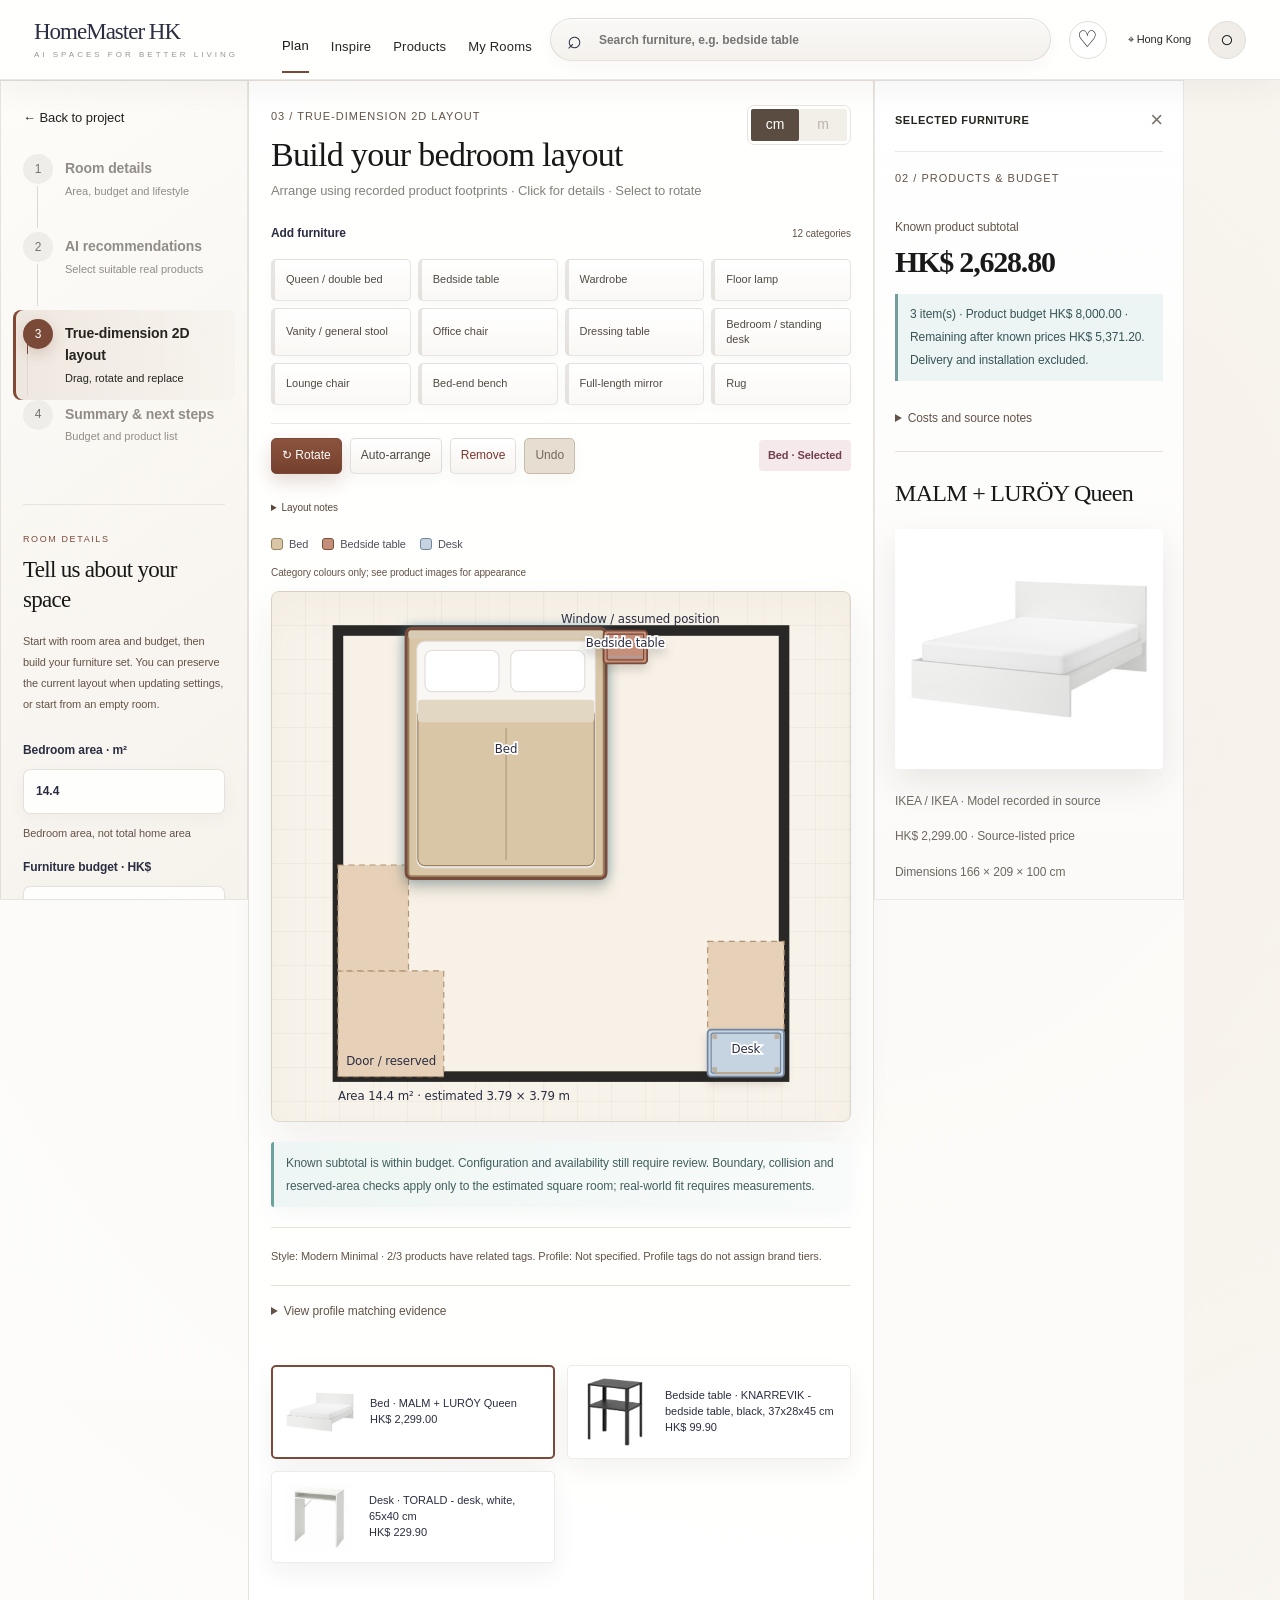
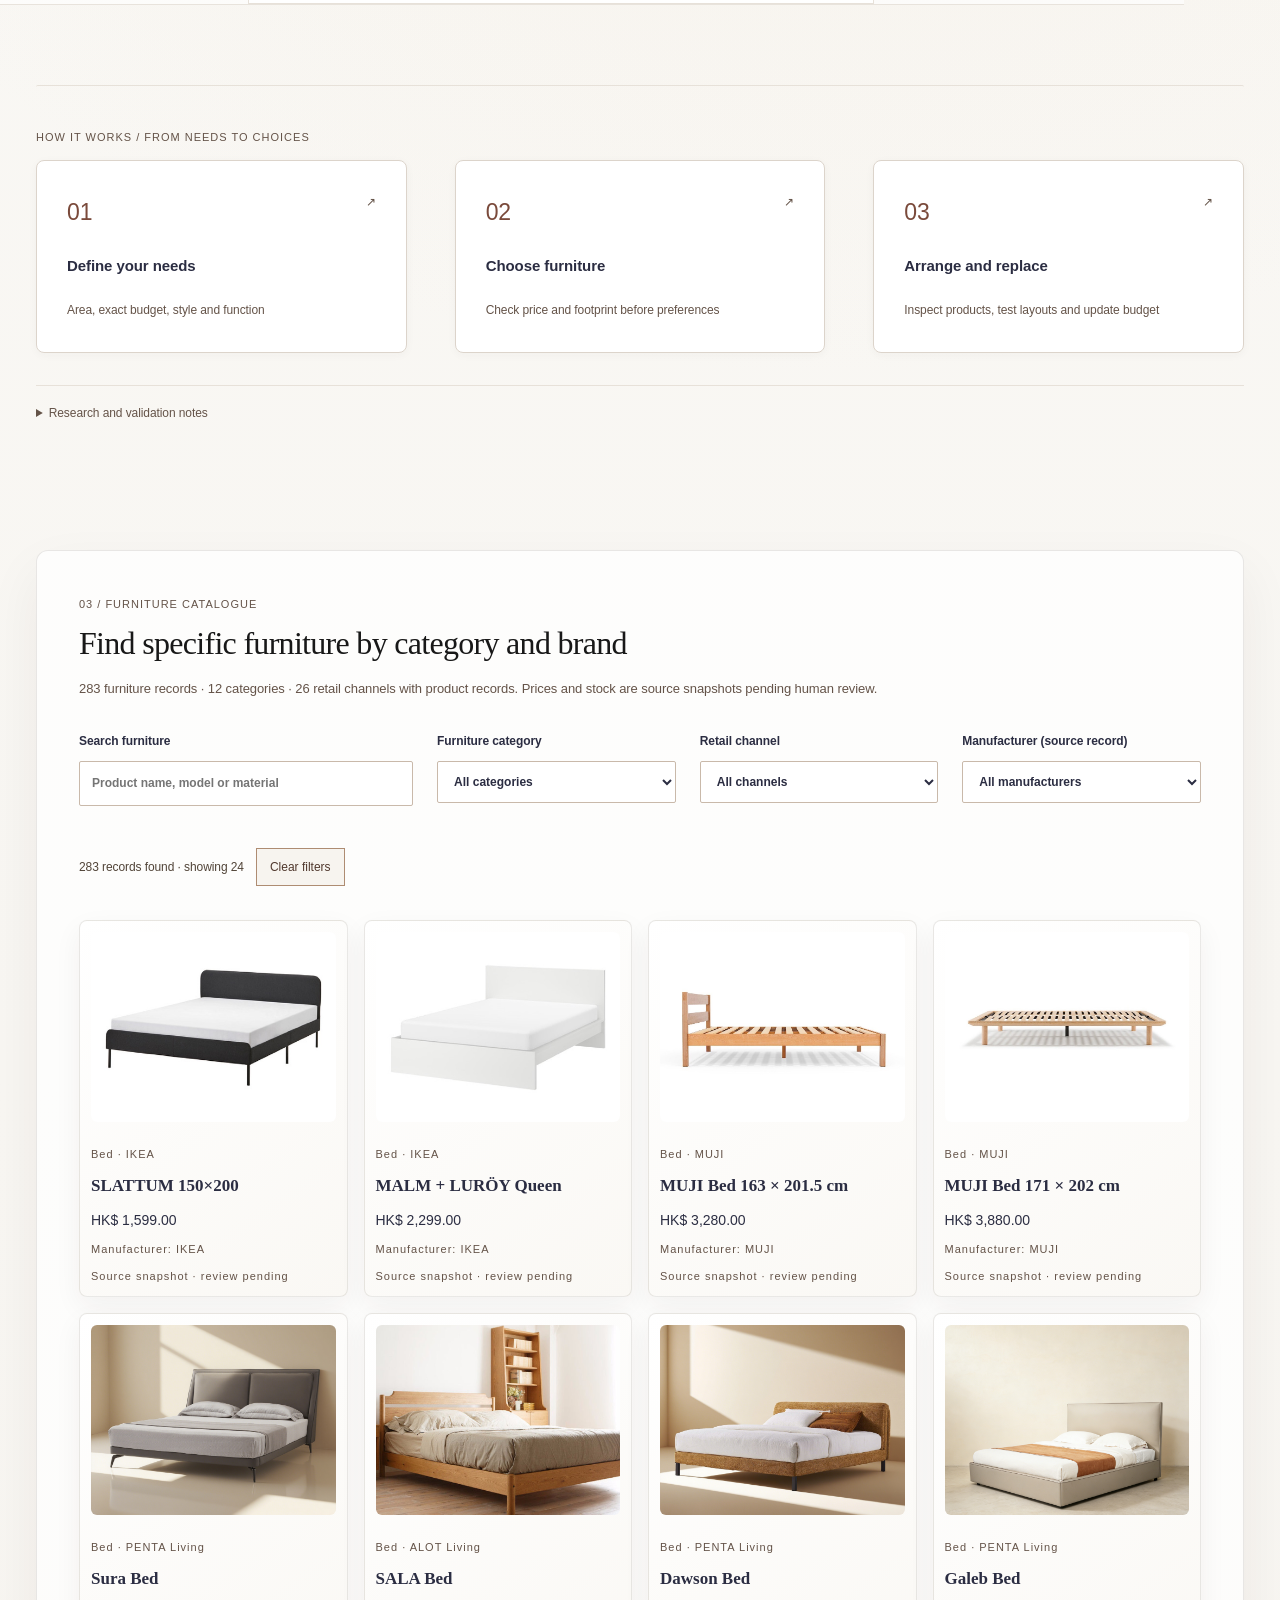
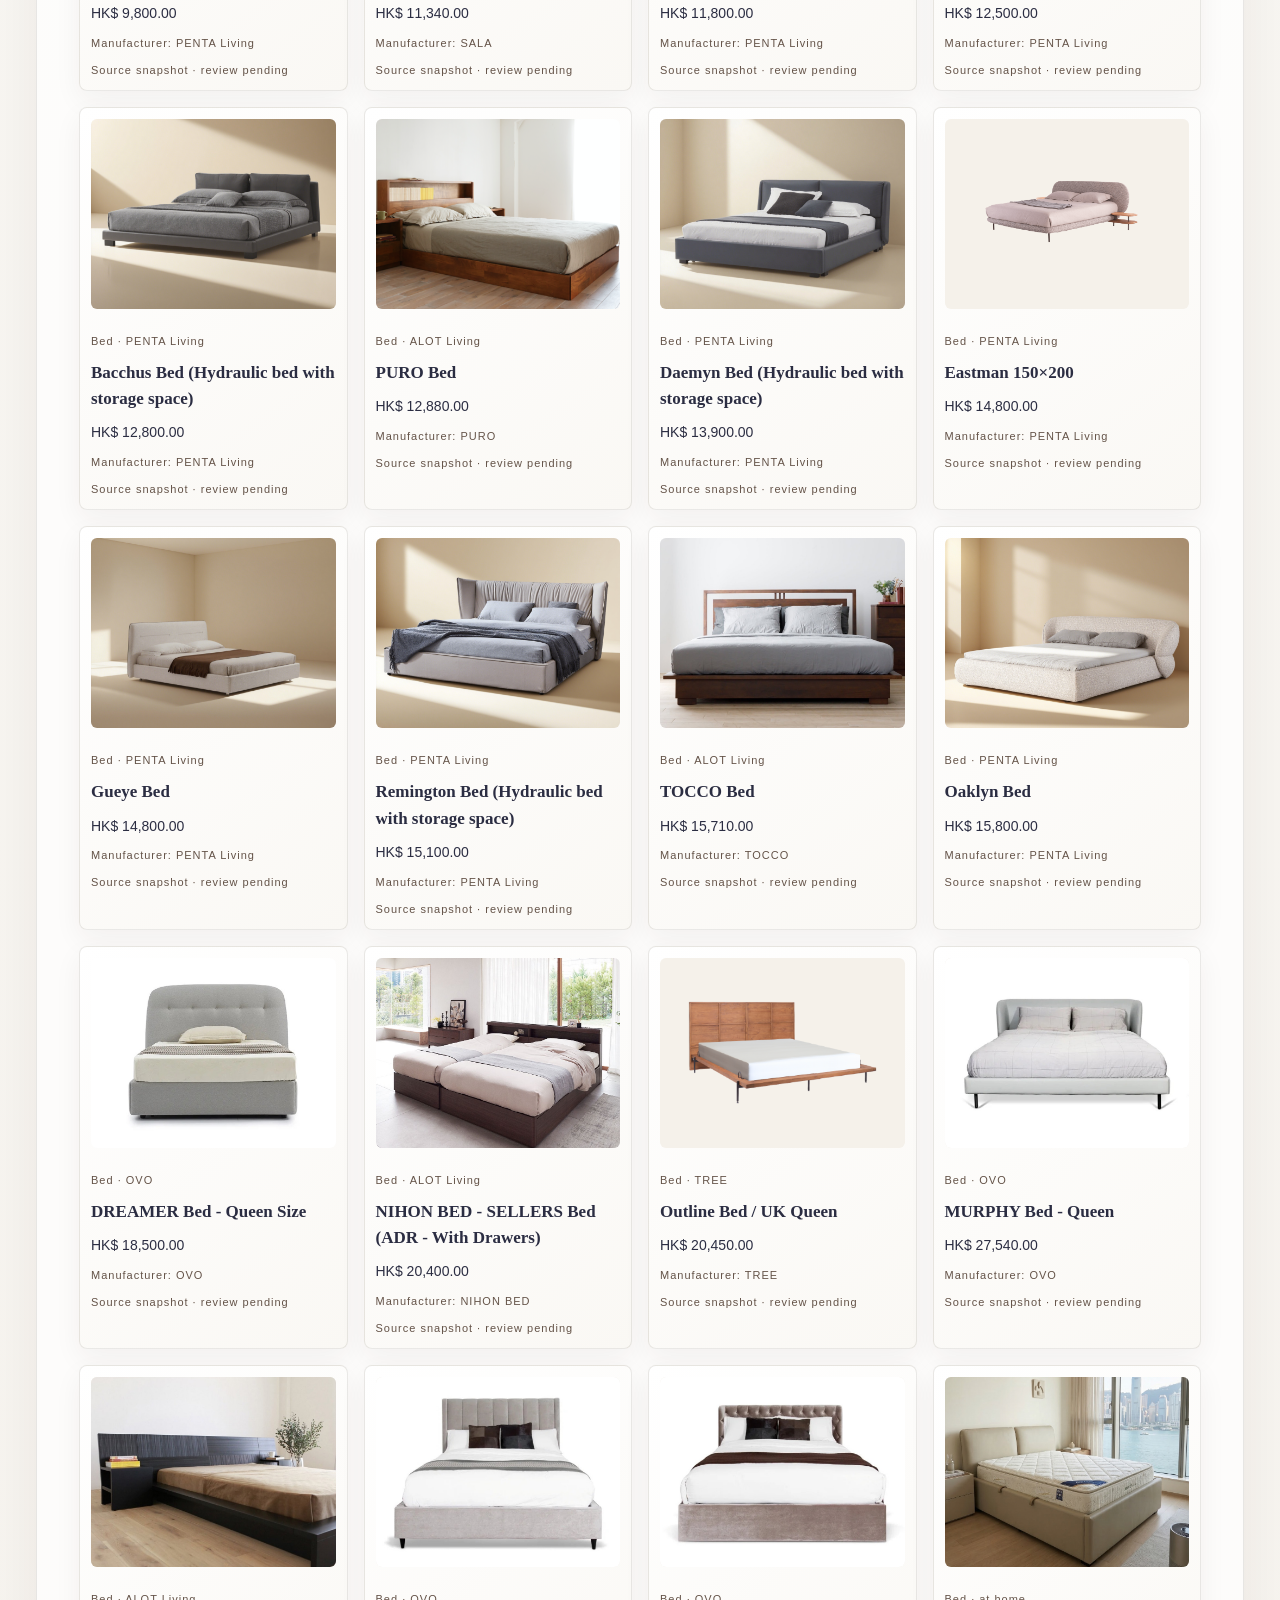
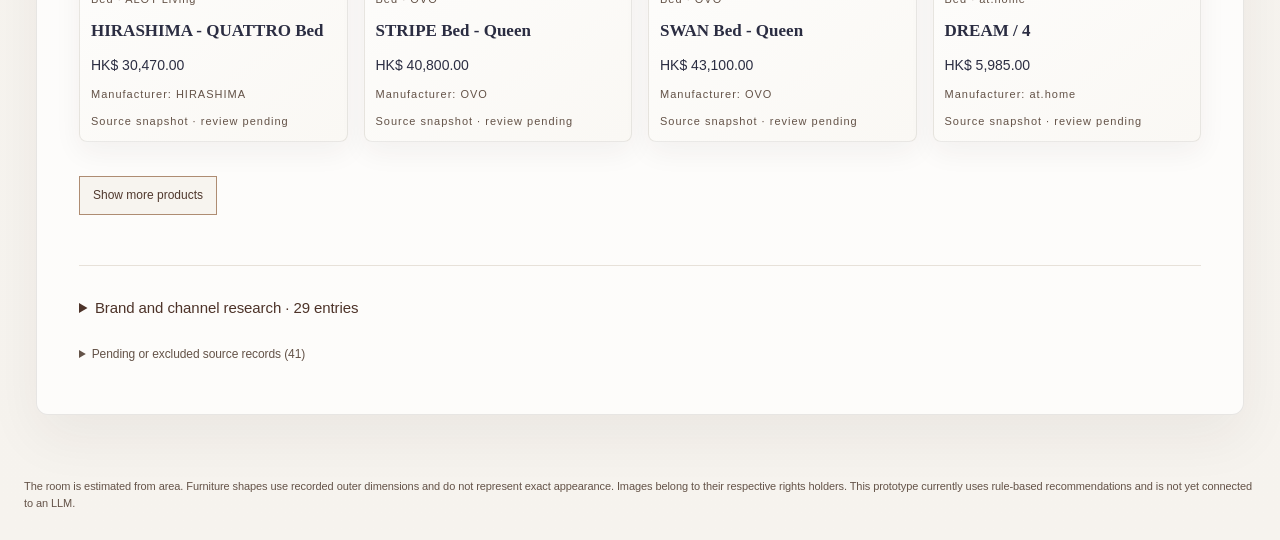
==== commit df14d9ac: "Make rug colour visible and refresh cached assets" ====
--- a/mvp/index.html
+++ b/mvp/index.html
@@ -1 +1 @@
-<!doctype html><html lang="en"><meta charset="utf-8"><meta name="viewport" content="width=device-width,initial-scale=1"><title>HomeMaster HK · Bedroom Planner</title><link rel="stylesheet" href="./ui.css"><header><a class="wordmark" href="#planner" aria-label="HomeMaster HK home"><strong>HomeMaster HK</strong><small>AI SPACES FOR BETTER LIVING</small></a><nav aria-label="Main navigation"><a href="#planner" class="nav-active">Plan</a><a href="#journey">Inspire</a><a href="#catalogue">Products</a><a href="#layout-workspace">My Rooms</a></nav><label class="header-search"><span aria-hidden="true">⌕</span><input type="search" placeholder="Search furniture, e.g. bedside table" aria-label="Search furniture"></label><div class="header-actions"><button type="button" aria-label="Saved products">♡</button><span class="local-badge">⌖ Hong Kong</span><button type="button" aria-label="My profile">○</button></div></header><div class="editorial-intro"><div><p class="eyebrow">HOMEMASTER HK / THE ART OF EVERYDAY LIVING</p><h1>Space for better everyday living.</h1></div><p>Start with one bedroom.<br>Balance real products, space and budget around the way you live.</p></div><main id="planner"><section class="input-panel"><a class="back-link" href="#">← Back to project</a><ol class="workflow-steps" aria-label="Design process"><li><span>1</span><div><strong>Room details</strong><small>Area, budget and lifestyle</small></div></li><li><span>2</span><div><strong>AI recommendations</strong><small>Select suitable real products</small></div></li><li class="is-current"><span>3</span><div><strong>True-dimension 2D layout</strong><small>Drag, rotate and replace</small></div></li><li><span>4</span><div><strong>Summary & next steps</strong><small>Budget and product list</small></div></li></ol><div class="setup-heading"><small>ROOM DETAILS</small><h2>Tell us about your space</h2></div><p class="muted">Start with room area and budget, then build your furniture set. You can preserve the current layout when updating settings, or start from an empty room.</p><label>Bedroom area · m²<input id="area" max="200" type="number" value="14.4" min="0.1" step="any" required><span class="input-hint">Bedroom area, not total home area</span></label><label>Furniture budget · HK$<input id="budget" type="number" value="8000" min="0" step="0.01" required></label><label>Design style<select id="style"><option value="现代简约">Modern Minimal</option><option value="日式自然">Japanese / Wabi-sabi</option><option value="北欧简约">Scandinavian</option><option value="现代轻奢">Contemporary Luxury</option><option value="工业风">Industrial</option><option value="美式现代经典">American / Transitional</option><option value="混搭">Eclectic</option><option value="不确定">Not sure</option></select><button type="button" id="open-style-guide">Browse style references ↗</button></label><div class="plan-actions"><button id="apply-settings">Apply area and budget, keep furniture</button><button id="generate">Generate starter set</button><button id="empty-room">Start with an empty room</button></div><details class="needs-panel"><summary>Household profile & needs</summary><p class="muted">Choose any relevant profile tags. They do not automatically determine brand, room size or budget.</p><div id="persona-tags"></div><div id="persona-suggestions" hidden><p id="persona-hint"></p><button id="use-suggestions">Add suggestions as preferences</button><p class="muted">Adds only unselected preferences and keeps your required conditions.</p></div><label>Housing status<select id="living"><option value="">Prefer not to say</option><option value="租房">Tenant</option><option value="首套自置">First home</option><option value="改善自住">Upgrading home</option><option value="与家人同住">Living with family</option><option value="为出租物业采购">Furnishing a rental property</option><option value="其他自置">Other owner-occupier</option></select></label><fieldset id="context-tags"><legend>Household and delivery context</legend><label><input type="checkbox" value="children">Children at home</label><label><input type="checkbox" value="pets">Pets at home</label><label><input type="checkbox" value="no_elevator">No lift / restricted access</label></fieldset><p class="muted">These tags prompt checks; they do not prove a product is safe, pet-resistant or deliverable.</p><div id="needs"></div><label>Top priority<select id="priority"><option value="">No priority</option><option value="easy_move">Easy to move</option><option value="need_storage">Storage</option><option value="home_office">Home office</option><option value="durable">Durability</option><option value="easy_clean">Easy cleaning</option></select></label><p class="muted">Preferred needs add score only when supported by evidence. Required needs exclude products with missing or conflicting evidence.</p></details><button id="apply-preferences">Save preferences and keep layout</button><details class="assumptions"><summary>Room assumptions and dimensions</summary><p class="notice">Area alone cannot determine room width and depth. This demo estimates a square room; door and window positions are illustrative, so real-world fit is not yet confirmed. The sample assumes a 150 × 200 cm mattress, a 90 cm doorway, a 60 cm passage and a window along the top wall.</p></details><div class="sidebar-visual" aria-hidden="true"><div><span>A well-planned</span><span>bedroom for a</span><span>better everyday.</span></div></div></section><section class="workspace" id="layout-workspace"><div class="workspace-heading"><div><small>03 / TRUE-DIMENSION 2D LAYOUT</small><h2>Build your bedroom layout</h2><p class="muted">Arrange using recorded product footprints · Click for details · Select to rotate</p></div><div class="unit-switch" aria-label="Dimension units"><button type="button" aria-pressed="true">cm</button><button type="button" disabled>m</button></div></div><div class="section-label"><h3>Add furniture</h3><span>12 categories</span></div><div id="layout-categories" aria-label="Furniture categories"></div><div id="layout-picker" hidden><div class="picker-heading"><strong id="picker-title"></strong><button id="picker-close">Close</button></div><p id="picker-status" aria-live="polite"></p><div id="picker-products"></div></div><div class="layout-tools"><button id="rotate">↻ Rotate</button><button id="reset-layout">Auto-arrange</button><button id="remove">Remove</button><button id="undo">Undo</button><span id="selection-label">Select furniture to edit</span></div><details class="drawing-note"><summary>Layout notes</summary><p class="muted">Simplified shapes use recorded product footprints. Rugs may sit below furniture and office chairs may enter desk clearance areas. Bedding represents an existing item and is not included in the price. Confirm the actual room shape, openings and clearances.</p></details><div id="layout-legend" class="layout-colour-note" aria-label="Furniture colour legend"></div><svg id="room" role="group" aria-label="Bedroom floor plan"></svg><div id="status" aria-live="polite"></div><div id="preference-summary"></div><details id="profile-audit"><summary>View profile matching evidence</summary><div id="profile-audit-content"></div></details><div id="cards"></div></section><aside class="inspector"><div class="inspector-heading"><small>SELECTED FURNITURE</small><span aria-hidden="true">×</span></div><small>02 / PRODUCTS & BUDGET</small><p class="budget-caption">Known product subtotal</p><div id="total">—</div><p id="budget-balance" aria-live="polite"></p><details class="cost-note"><summary>Costs and source notes</summary><p class="notice">Delivery, installation and access fees are pending, so the order total is not confirmed. Prices are source snapshots and have not completed human review.</p></details><div id="detail">Select an item in the room to view details.</div><details class="replacement-panel"><summary>Replace this item</summary><div id="alternatives"></div></details><button id="export">Export plan JSON</button></aside></main><section class="journey" id="journey"><small>HOW IT WORKS / FROM NEEDS TO CHOICES</small><ol><li><a class="journey-button" href="#planner"><span class="journey-number">01</span><strong>Define your needs</strong><span class="journey-description">Area, exact budget, style and function</span><span class="journey-arrow" aria-hidden="true">↗</span></a></li><li><a class="journey-button" href="#catalogue"><span class="journey-number">02</span><strong>Choose furniture</strong><span class="journey-description">Check price and footprint before preferences</span><span class="journey-arrow" aria-hidden="true">↗</span></a></li><li><a class="journey-button" href="#layout-workspace"><span class="journey-number">03</span><strong>Arrange and replace</strong><span class="journey-description">Inspect products, test layouts and update budget</span><span class="journey-arrow" aria-hidden="true">↗</span></a></li></ol><details><summary>Research and validation notes</summary><p>Evaluation is separate from shopping. We report product fact accuracy, budget and spatial feasibility, and user satisfaction independently. HK$3,000 / 8,000 / 15,000 are preliminary test conditions, not validated market tiers.</p><p>Housing and household information acts as supporting context and does not prescribe brands. A participant’s real budget is recorded separately from the assigned experiment condition. Fair comparison requires the same frozen catalogue and task.</p><p>Human-reviewed ground truth, formal comparative testing and satisfaction validation are still pending. A room shape estimated from area is an assumption, not proof of real spatial compliance.</p></details></section><section class="catalogue-shell" id="catalogue"><small>03 / FURNITURE CATALOGUE</small><h2>Find specific furniture by category and brand</h2><p id="catalogue-summary" class="muted"></p><div class="catalogue-filters"><label>Search furniture<input id="catalogue-search" type="search" placeholder="Product name, model or material"></label><label>Furniture category<select id="catalogue-category"><option value="">All categories</option></select></label><label>Retail channel<select id="catalogue-channel"><option value="">All channels</option></select></label><label>Manufacturer (source record)<select id="catalogue-brand"><option value="">All manufacturers</option></select></label></div><p id="catalogue-count" aria-live="polite"></p><button id="catalogue-clear">Clear filters</button><div id="catalogue-grid"></div><button id="catalogue-more">Show more products</button><details class="brand-research"><summary>Brand and channel research · 29 entries</summary><p class="muted">Retail channels and manufacturers are shown separately. Record counts refer only to the current catalogue.</p><div id="brand-grid"></div></details><details><summary id="pending-summary"></summary><div id="pending-list"></div></details></section><dialog id="style-dialog"><button id="close-style">Close ×</button><h2>Which space feels most like you?</h2><p>Reference images communicate atmosphere only and do not represent products in the catalogue or current plan. Every style can work across budgets.</p><div id="style-options"></div><div class="style-other"><button data-style="混搭">Eclectic</button><button data-style="不确定">Not sure — explore first</button></div><p class="muted">Images come from supplied reference material for project discussion. Furniture shown is not treated as a matched catalogue product.</p></dialog><dialog id="export-dialog"><button id="close-export">Close ×</button><h2>Save current plan</h2><p>Includes products, budget and adjusted furniture positions. If downloading does not start, copy the JSON below.</p><a id="export-download" download="bedroom-plan.json">Download plan JSON ↓</a><label>Plan data<textarea id="export-json" readonly spellcheck="false"></textarea></label></dialog><dialog id="product-dialog"><button id="close-product" aria-label="Close product details">Close ×</button><div id="catalogue-detail"></div></dialog><footer>The room is estimated from area. Furniture shapes use recorded outer dimensions and do not represent exact appearance. Images belong to their respective rights holders. This prototype currently uses rule-based recommendations and is not yet connected to an LLM.</footer><script type="module" src="app.mjs?v=20261021-luxe1"></script></html>
+<!doctype html><html lang="en"><meta charset="utf-8"><meta name="viewport" content="width=device-width,initial-scale=1"><title>HomeMaster HK · Bedroom Planner</title><link rel="stylesheet" href="./ui.css"><header><a class="wordmark" href="#planner" aria-label="HomeMaster HK home"><strong>HomeMaster HK</strong><small>AI SPACES FOR BETTER LIVING</small></a><nav aria-label="Main navigation"><a href="#planner" class="nav-active">Plan</a><a href="#journey">Inspire</a><a href="#catalogue">Products</a><a href="#layout-workspace">My Rooms</a></nav><label class="header-search"><span aria-hidden="true">⌕</span><input type="search" placeholder="Search furniture, e.g. bedside table" aria-label="Search furniture"></label><div class="header-actions"><button type="button" aria-label="Saved products">♡</button><span class="local-badge">⌖ Hong Kong</span><button type="button" aria-label="My profile">○</button></div></header><div class="editorial-intro"><div><p class="eyebrow">HOMEMASTER HK / THE ART OF EVERYDAY LIVING</p><h1>Space for better everyday living.</h1></div><p>Start with one bedroom.<br>Balance real products, space and budget around the way you live.</p></div><main id="planner"><section class="input-panel"><a class="back-link" href="#">← Back to project</a><ol class="workflow-steps" aria-label="Design process"><li><span>1</span><div><strong>Room details</strong><small>Area, budget and lifestyle</small></div></li><li><span>2</span><div><strong>AI recommendations</strong><small>Select suitable real products</small></div></li><li class="is-current"><span>3</span><div><strong>True-dimension 2D layout</strong><small>Drag, rotate and replace</small></div></li><li><span>4</span><div><strong>Summary & next steps</strong><small>Budget and product list</small></div></li></ol><div class="setup-heading"><small>ROOM DETAILS</small><h2>Tell us about your space</h2></div><p class="muted">Start with room area and budget, then build your furniture set. You can preserve the current layout when updating settings, or start from an empty room.</p><label>Bedroom area · m²<input id="area" max="200" type="number" value="14.4" min="0.1" step="any" required><span class="input-hint">Bedroom area, not total home area</span></label><label>Furniture budget · HK$<input id="budget" type="number" value="8000" min="0" step="0.01" required></label><label>Design style<select id="style"><option value="现代简约">Modern Minimal</option><option value="日式自然">Japanese / Wabi-sabi</option><option value="北欧简约">Scandinavian</option><option value="现代轻奢">Contemporary Luxury</option><option value="工业风">Industrial</option><option value="美式现代经典">American / Transitional</option><option value="混搭">Eclectic</option><option value="不确定">Not sure</option></select><button type="button" id="open-style-guide">Browse style references ↗</button></label><div class="plan-actions"><button id="apply-settings">Apply area and budget, keep furniture</button><button id="generate">Generate starter set</button><button id="empty-room">Start with an empty room</button></div><details class="needs-panel"><summary>Household profile & needs</summary><p class="muted">Choose any relevant profile tags. They do not automatically determine brand, room size or budget.</p><div id="persona-tags"></div><div id="persona-suggestions" hidden><p id="persona-hint"></p><button id="use-suggestions">Add suggestions as preferences</button><p class="muted">Adds only unselected preferences and keeps your required conditions.</p></div><label>Housing status<select id="living"><option value="">Prefer not to say</option><option value="租房">Tenant</option><option value="首套自置">First home</option><option value="改善自住">Upgrading home</option><option value="与家人同住">Living with family</option><option value="为出租物业采购">Furnishing a rental property</option><option value="其他自置">Other owner-occupier</option></select></label><fieldset id="context-tags"><legend>Household and delivery context</legend><label><input type="checkbox" value="children">Children at home</label><label><input type="checkbox" value="pets">Pets at home</label><label><input type="checkbox" value="no_elevator">No lift / restricted access</label></fieldset><p class="muted">These tags prompt checks; they do not prove a product is safe, pet-resistant or deliverable.</p><div id="needs"></div><label>Top priority<select id="priority"><option value="">No priority</option><option value="easy_move">Easy to move</option><option value="need_storage">Storage</option><option value="home_office">Home office</option><option value="durable">Durability</option><option value="easy_clean">Easy cleaning</option></select></label><p class="muted">Preferred needs add score only when supported by evidence. Required needs exclude products with missing or conflicting evidence.</p></details><button id="apply-preferences">Save preferences and keep layout</button><details class="assumptions"><summary>Room assumptions and dimensions</summary><p class="notice">Area alone cannot determine room width and depth. This demo estimates a square room; door and window positions are illustrative, so real-world fit is not yet confirmed. The sample assumes a 150 × 200 cm mattress, a 90 cm doorway, a 60 cm passage and a window along the top wall.</p></details><div class="sidebar-visual" aria-hidden="true"><div><span>A well-planned</span><span>bedroom for a</span><span>better everyday.</span></div></div></section><section class="workspace" id="layout-workspace"><div class="workspace-heading"><div><small>03 / TRUE-DIMENSION 2D LAYOUT</small><h2>Build your bedroom layout</h2><p class="muted">Arrange using recorded product footprints · Click for details · Select to rotate</p></div><div class="unit-switch" aria-label="Dimension units"><button type="button" aria-pressed="true">cm</button><button type="button" disabled>m</button></div></div><div class="section-label"><h3>Add furniture</h3><span>12 categories</span></div><div id="layout-categories" aria-label="Furniture categories"></div><div id="layout-picker" hidden><div class="picker-heading"><strong id="picker-title"></strong><button id="picker-close">Close</button></div><p id="picker-status" aria-live="polite"></p><div id="picker-products"></div></div><div class="layout-tools"><button id="rotate">↻ Rotate</button><button id="reset-layout">Auto-arrange</button><button id="remove">Remove</button><button id="undo">Undo</button><span id="selection-label">Select furniture to edit</span></div><details class="drawing-note"><summary>Layout notes</summary><p class="muted">Simplified shapes use recorded product footprints. Rugs may sit below furniture and office chairs may enter desk clearance areas. Bedding represents an existing item and is not included in the price. Confirm the actual room shape, openings and clearances.</p></details><div id="layout-legend" class="layout-colour-note" aria-label="Furniture colour legend"></div><svg id="room" role="group" aria-label="Bedroom floor plan"></svg><div id="status" aria-live="polite"></div><div id="preference-summary"></div><details id="profile-audit"><summary>View profile matching evidence</summary><div id="profile-audit-content"></div></details><div id="cards"></div></section><aside class="inspector"><div class="inspector-heading"><small>SELECTED FURNITURE</small><span aria-hidden="true">×</span></div><small>02 / PRODUCTS & BUDGET</small><p class="budget-caption">Known product subtotal</p><div id="total">—</div><p id="budget-balance" aria-live="polite"></p><details class="cost-note"><summary>Costs and source notes</summary><p class="notice">Delivery, installation and access fees are pending, so the order total is not confirmed. Prices are source snapshots and have not completed human review.</p></details><div id="detail">Select an item in the room to view details.</div><details class="replacement-panel"><summary>Replace this item</summary><div id="alternatives"></div></details><button id="export">Export plan JSON</button></aside></main><section class="journey" id="journey"><small>HOW IT WORKS / FROM NEEDS TO CHOICES</small><ol><li><a class="journey-button" href="#planner"><span class="journey-number">01</span><strong>Define your needs</strong><span class="journey-description">Area, exact budget, style and function</span><span class="journey-arrow" aria-hidden="true">↗</span></a></li><li><a class="journey-button" href="#catalogue"><span class="journey-number">02</span><strong>Choose furniture</strong><span class="journey-description">Check price and footprint before preferences</span><span class="journey-arrow" aria-hidden="true">↗</span></a></li><li><a class="journey-button" href="#layout-workspace"><span class="journey-number">03</span><strong>Arrange and replace</strong><span class="journey-description">Inspect products, test layouts and update budget</span><span class="journey-arrow" aria-hidden="true">↗</span></a></li></ol><details><summary>Research and validation notes</summary><p>Evaluation is separate from shopping. We report product fact accuracy, budget and spatial feasibility, and user satisfaction independently. HK$3,000 / 8,000 / 15,000 are preliminary test conditions, not validated market tiers.</p><p>Housing and household information acts as supporting context and does not prescribe brands. A participant’s real budget is recorded separately from the assigned experiment condition. Fair comparison requires the same frozen catalogue and task.</p><p>Human-reviewed ground truth, formal comparative testing and satisfaction validation are still pending. A room shape estimated from area is an assumption, not proof of real spatial compliance.</p></details></section><section class="catalogue-shell" id="catalogue"><small>03 / FURNITURE CATALOGUE</small><h2>Find specific furniture by category and brand</h2><p id="catalogue-summary" class="muted"></p><div class="catalogue-filters"><label>Search furniture<input id="catalogue-search" type="search" placeholder="Product name, model or material"></label><label>Furniture category<select id="catalogue-category"><option value="">All categories</option></select></label><label>Retail channel<select id="catalogue-channel"><option value="">All channels</option></select></label><label>Manufacturer (source record)<select id="catalogue-brand"><option value="">All manufacturers</option></select></label></div><p id="catalogue-count" aria-live="polite"></p><button id="catalogue-clear">Clear filters</button><div id="catalogue-grid"></div><button id="catalogue-more">Show more products</button><details class="brand-research"><summary>Brand and channel research · 29 entries</summary><p class="muted">Retail channels and manufacturers are shown separately. Record counts refer only to the current catalogue.</p><div id="brand-grid"></div></details><details><summary id="pending-summary"></summary><div id="pending-list"></div></details></section><dialog id="style-dialog"><button id="close-style">Close ×</button><h2>Which space feels most like you?</h2><p>Reference images communicate atmosphere only and do not represent products in the catalogue or current plan. Every style can work across budgets.</p><div id="style-options"></div><div class="style-other"><button data-style="混搭">Eclectic</button><button data-style="不确定">Not sure — explore first</button></div><p class="muted">Images come from supplied reference material for project discussion. Furniture shown is not treated as a matched catalogue product.</p></dialog><dialog id="export-dialog"><button id="close-export">Close ×</button><h2>Save current plan</h2><p>Includes products, budget and adjusted furniture positions. If downloading does not start, copy the JSON below.</p><a id="export-download" download="bedroom-plan.json">Download plan JSON ↓</a><label>Plan data<textarea id="export-json" readonly spellcheck="false"></textarea></label></dialog><dialog id="product-dialog"><button id="close-product" aria-label="Close product details">Close ×</button><div id="catalogue-detail"></div></dialog><footer>The room is estimated from area. Furniture shapes use recorded outer dimensions and do not represent exact appearance. Images belong to their respective rights holders. This prototype currently uses rule-based recommendations and is not yet connected to an LLM.</footer><script type="module" src="app.mjs?v=20261021-rug2"></script></html>
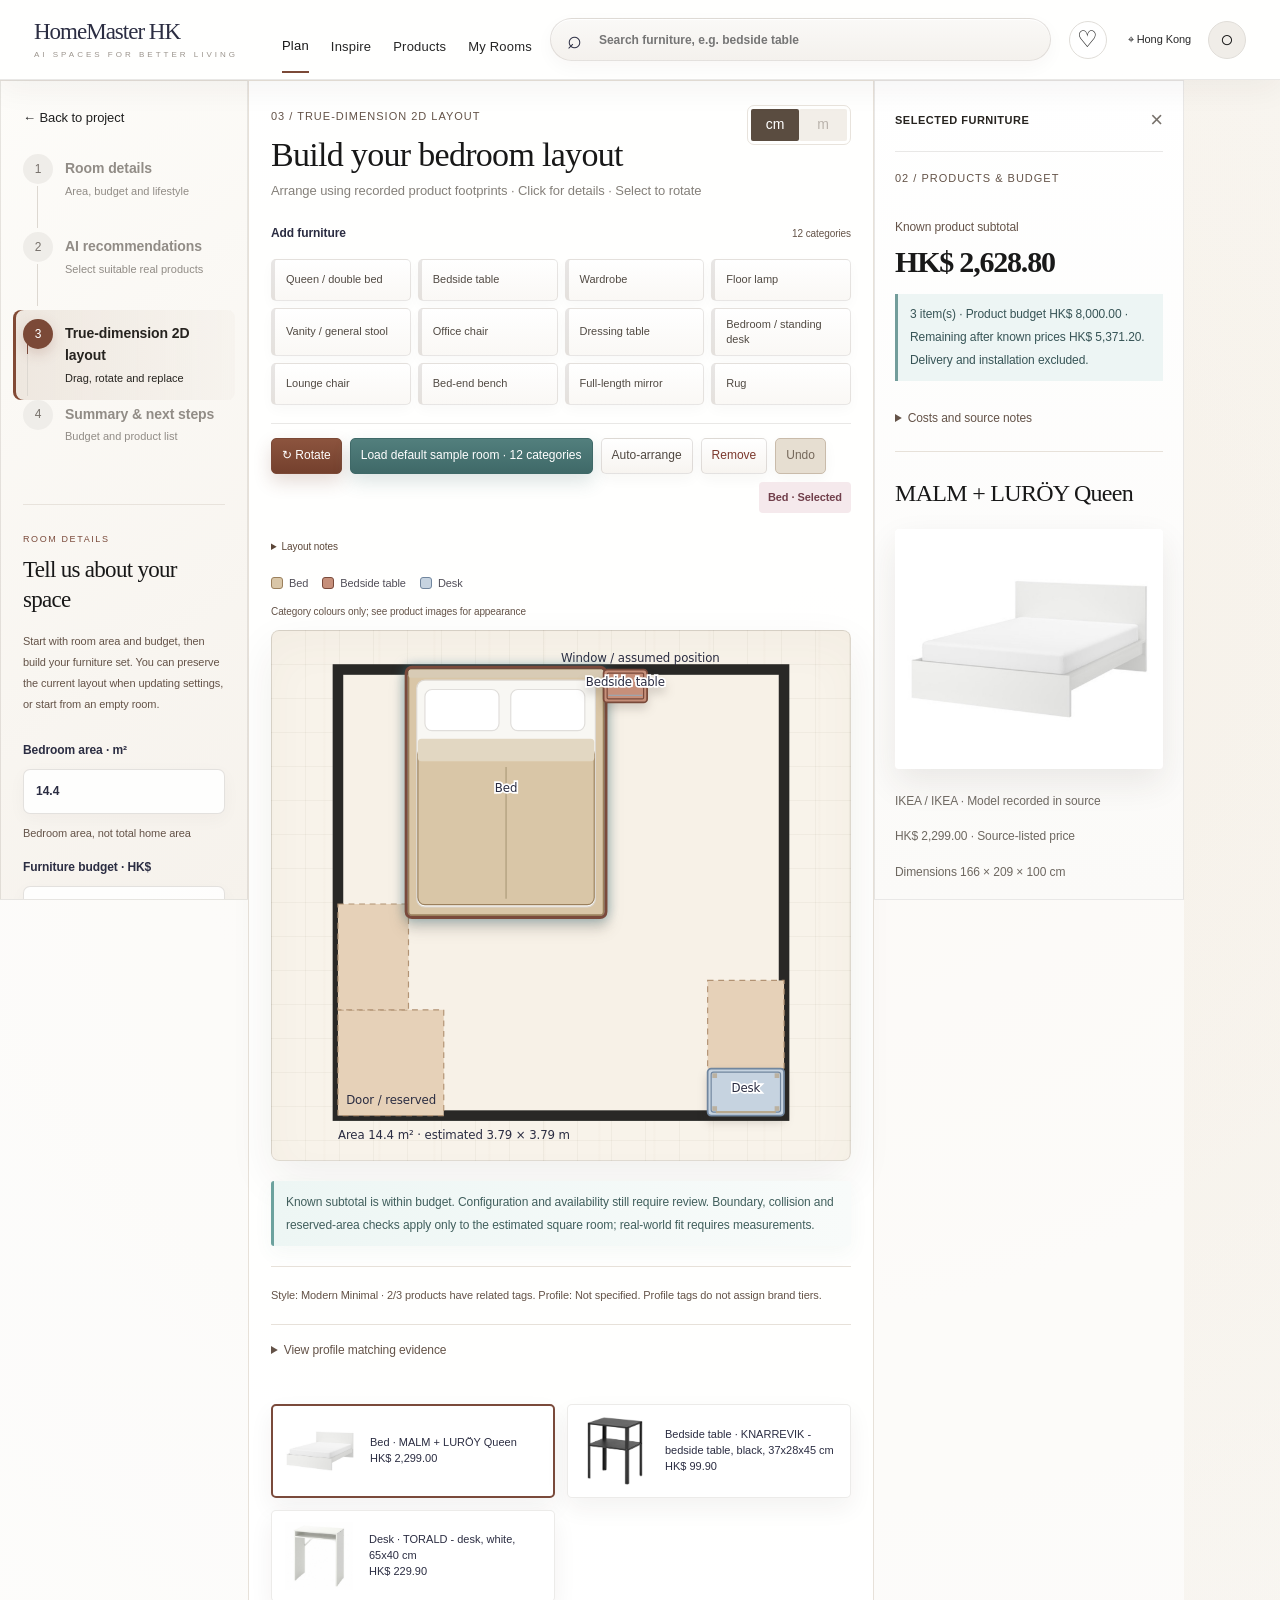
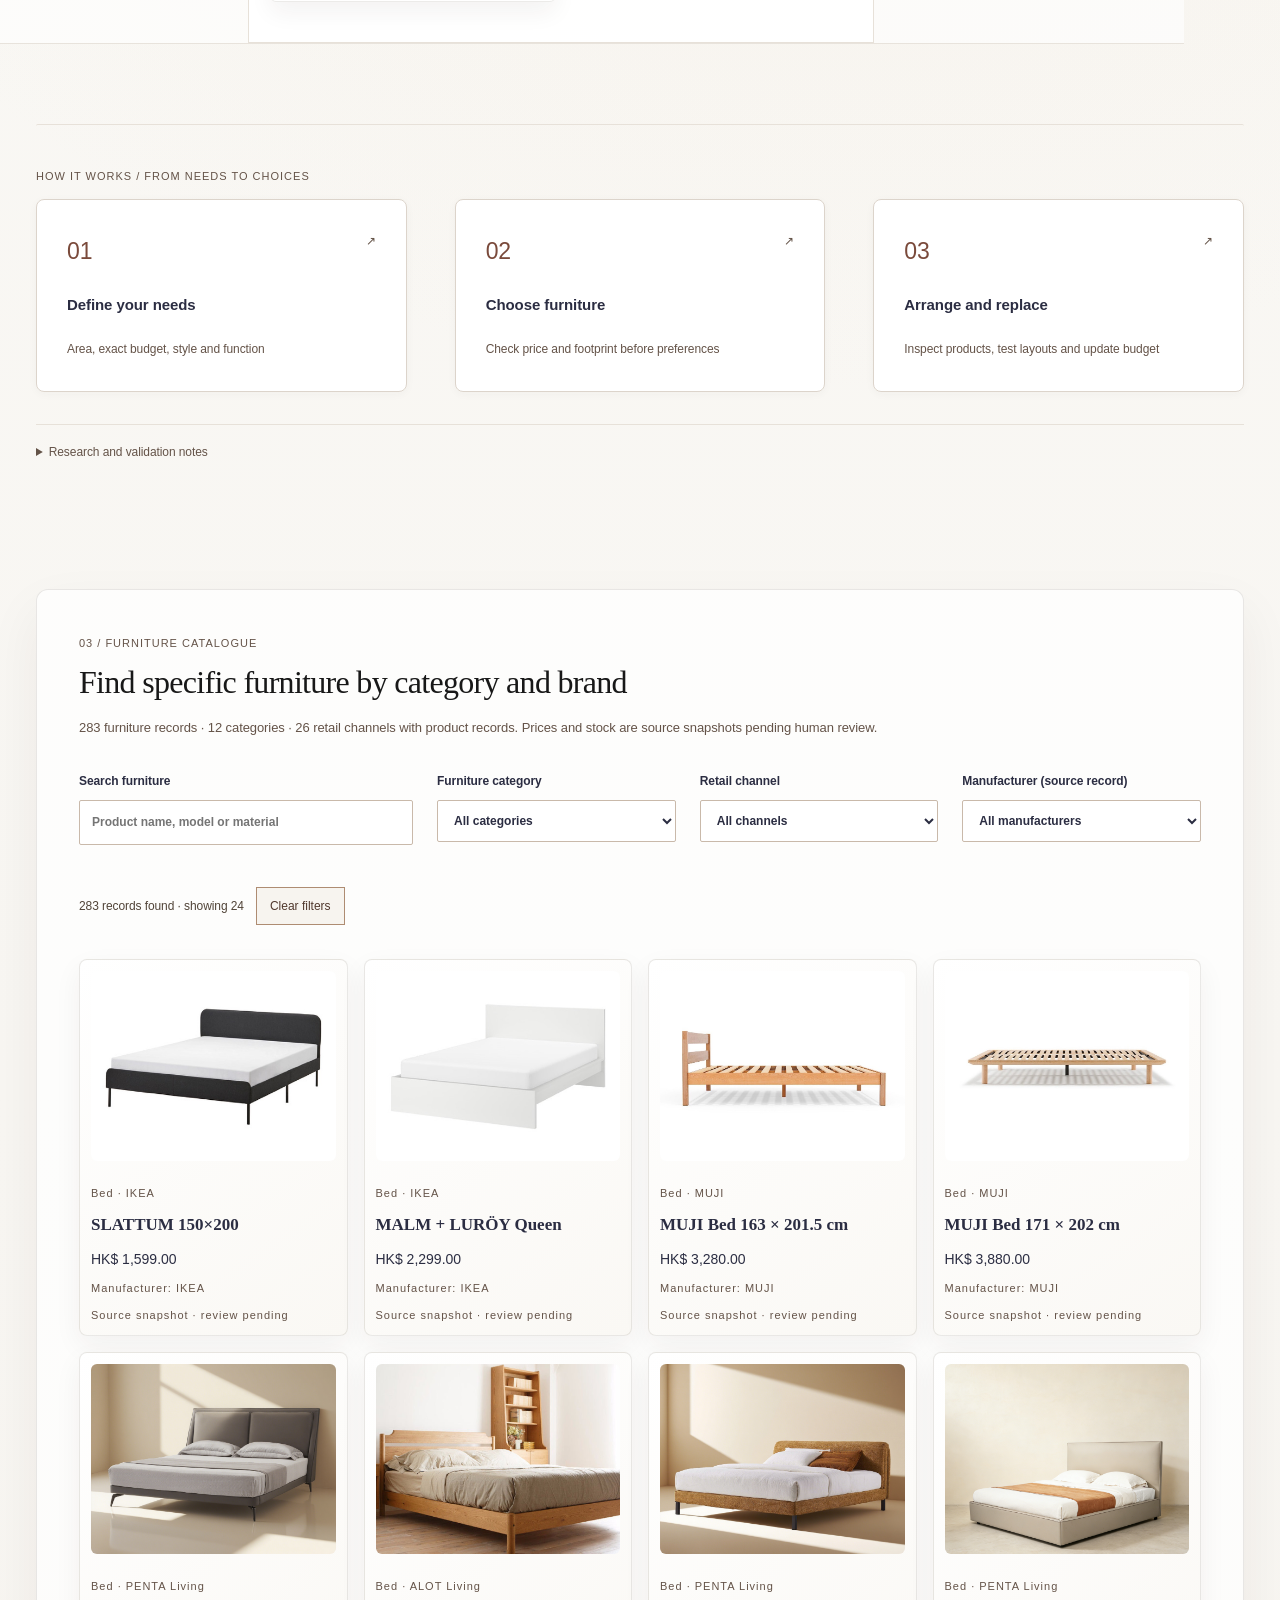
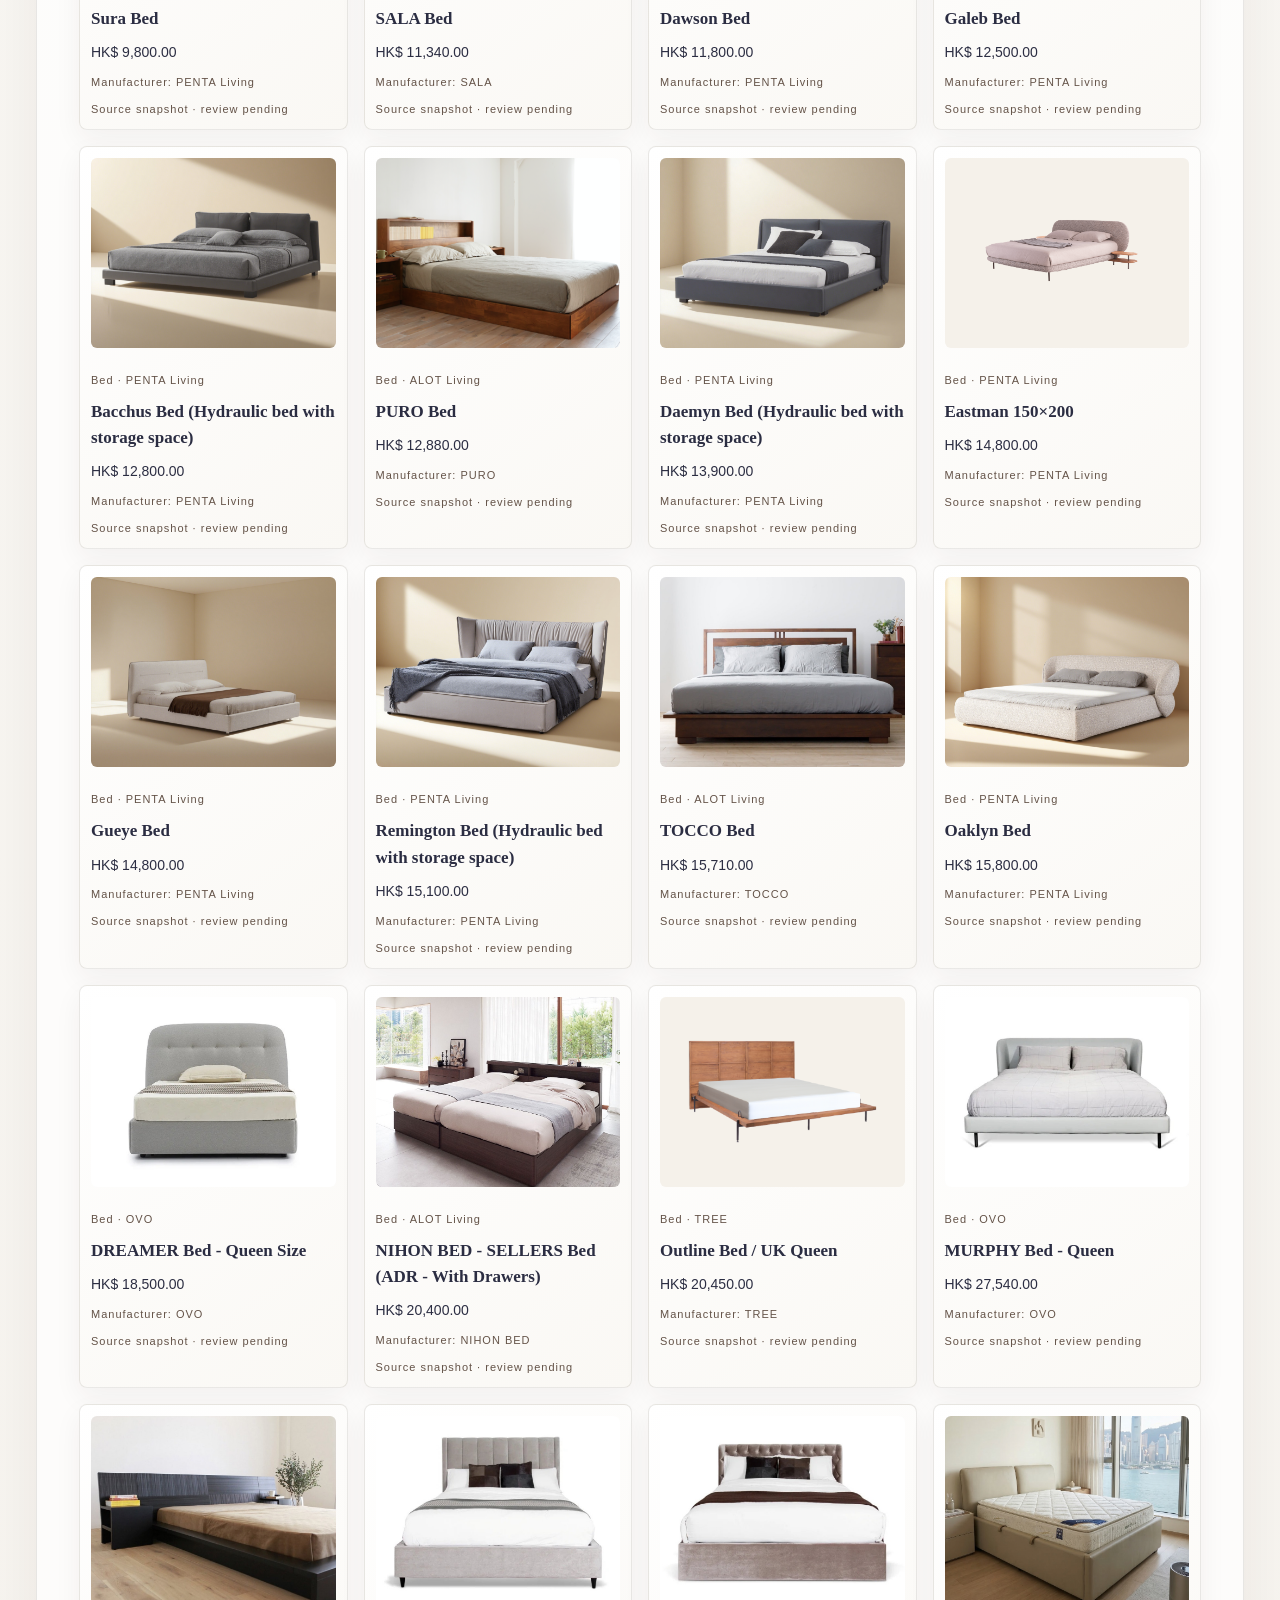
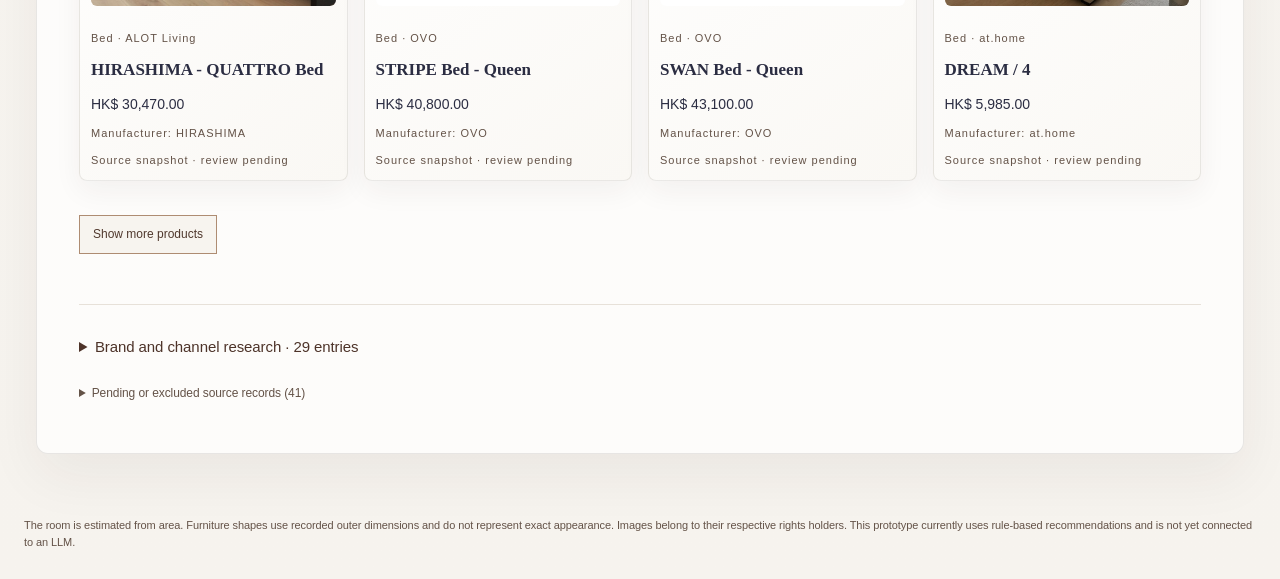
==== commit a229a459: "Add twelve-category sample room" ====
--- a/mvp/index.html
+++ b/mvp/index.html
@@ -1 +1 @@
-<!doctype html><html lang="en"><meta charset="utf-8"><meta name="viewport" content="width=device-width,initial-scale=1"><title>HomeMaster HK · Bedroom Planner</title><link rel="stylesheet" href="./ui.css"><header><a class="wordmark" href="#planner" aria-label="HomeMaster HK home"><strong>HomeMaster HK</strong><small>AI SPACES FOR BETTER LIVING</small></a><nav aria-label="Main navigation"><a href="#planner" class="nav-active">Plan</a><a href="#journey">Inspire</a><a href="#catalogue">Products</a><a href="#layout-workspace">My Rooms</a></nav><label class="header-search"><span aria-hidden="true">⌕</span><input type="search" placeholder="Search furniture, e.g. bedside table" aria-label="Search furniture"></label><div class="header-actions"><button type="button" aria-label="Saved products">♡</button><span class="local-badge">⌖ Hong Kong</span><button type="button" aria-label="My profile">○</button></div></header><div class="editorial-intro"><div><p class="eyebrow">HOMEMASTER HK / THE ART OF EVERYDAY LIVING</p><h1>Space for better everyday living.</h1></div><p>Start with one bedroom.<br>Balance real products, space and budget around the way you live.</p></div><main id="planner"><section class="input-panel"><a class="back-link" href="#">← Back to project</a><ol class="workflow-steps" aria-label="Design process"><li><span>1</span><div><strong>Room details</strong><small>Area, budget and lifestyle</small></div></li><li><span>2</span><div><strong>AI recommendations</strong><small>Select suitable real products</small></div></li><li class="is-current"><span>3</span><div><strong>True-dimension 2D layout</strong><small>Drag, rotate and replace</small></div></li><li><span>4</span><div><strong>Summary & next steps</strong><small>Budget and product list</small></div></li></ol><div class="setup-heading"><small>ROOM DETAILS</small><h2>Tell us about your space</h2></div><p class="muted">Start with room area and budget, then build your furniture set. You can preserve the current layout when updating settings, or start from an empty room.</p><label>Bedroom area · m²<input id="area" max="200" type="number" value="14.4" min="0.1" step="any" required><span class="input-hint">Bedroom area, not total home area</span></label><label>Furniture budget · HK$<input id="budget" type="number" value="8000" min="0" step="0.01" required></label><label>Design style<select id="style"><option value="现代简约">Modern Minimal</option><option value="日式自然">Japanese / Wabi-sabi</option><option value="北欧简约">Scandinavian</option><option value="现代轻奢">Contemporary Luxury</option><option value="工业风">Industrial</option><option value="美式现代经典">American / Transitional</option><option value="混搭">Eclectic</option><option value="不确定">Not sure</option></select><button type="button" id="open-style-guide">Browse style references ↗</button></label><div class="plan-actions"><button id="apply-settings">Apply area and budget, keep furniture</button><button id="generate">Generate starter set</button><button id="empty-room">Start with an empty room</button></div><details class="needs-panel"><summary>Household profile & needs</summary><p class="muted">Choose any relevant profile tags. They do not automatically determine brand, room size or budget.</p><div id="persona-tags"></div><div id="persona-suggestions" hidden><p id="persona-hint"></p><button id="use-suggestions">Add suggestions as preferences</button><p class="muted">Adds only unselected preferences and keeps your required conditions.</p></div><label>Housing status<select id="living"><option value="">Prefer not to say</option><option value="租房">Tenant</option><option value="首套自置">First home</option><option value="改善自住">Upgrading home</option><option value="与家人同住">Living with family</option><option value="为出租物业采购">Furnishing a rental property</option><option value="其他自置">Other owner-occupier</option></select></label><fieldset id="context-tags"><legend>Household and delivery context</legend><label><input type="checkbox" value="children">Children at home</label><label><input type="checkbox" value="pets">Pets at home</label><label><input type="checkbox" value="no_elevator">No lift / restricted access</label></fieldset><p class="muted">These tags prompt checks; they do not prove a product is safe, pet-resistant or deliverable.</p><div id="needs"></div><label>Top priority<select id="priority"><option value="">No priority</option><option value="easy_move">Easy to move</option><option value="need_storage">Storage</option><option value="home_office">Home office</option><option value="durable">Durability</option><option value="easy_clean">Easy cleaning</option></select></label><p class="muted">Preferred needs add score only when supported by evidence. Required needs exclude products with missing or conflicting evidence.</p></details><button id="apply-preferences">Save preferences and keep layout</button><details class="assumptions"><summary>Room assumptions and dimensions</summary><p class="notice">Area alone cannot determine room width and depth. This demo estimates a square room; door and window positions are illustrative, so real-world fit is not yet confirmed. The sample assumes a 150 × 200 cm mattress, a 90 cm doorway, a 60 cm passage and a window along the top wall.</p></details><div class="sidebar-visual" aria-hidden="true"><div><span>A well-planned</span><span>bedroom for a</span><span>better everyday.</span></div></div></section><section class="workspace" id="layout-workspace"><div class="workspace-heading"><div><small>03 / TRUE-DIMENSION 2D LAYOUT</small><h2>Build your bedroom layout</h2><p class="muted">Arrange using recorded product footprints · Click for details · Select to rotate</p></div><div class="unit-switch" aria-label="Dimension units"><button type="button" aria-pressed="true">cm</button><button type="button" disabled>m</button></div></div><div class="section-label"><h3>Add furniture</h3><span>12 categories</span></div><div id="layout-categories" aria-label="Furniture categories"></div><div id="layout-picker" hidden><div class="picker-heading"><strong id="picker-title"></strong><button id="picker-close">Close</button></div><p id="picker-status" aria-live="polite"></p><div id="picker-products"></div></div><div class="layout-tools"><button id="rotate">↻ Rotate</button><button id="reset-layout">Auto-arrange</button><button id="remove">Remove</button><button id="undo">Undo</button><span id="selection-label">Select furniture to edit</span></div><details class="drawing-note"><summary>Layout notes</summary><p class="muted">Simplified shapes use recorded product footprints. Rugs may sit below furniture and office chairs may enter desk clearance areas. Bedding represents an existing item and is not included in the price. Confirm the actual room shape, openings and clearances.</p></details><div id="layout-legend" class="layout-colour-note" aria-label="Furniture colour legend"></div><svg id="room" role="group" aria-label="Bedroom floor plan"></svg><div id="status" aria-live="polite"></div><div id="preference-summary"></div><details id="profile-audit"><summary>View profile matching evidence</summary><div id="profile-audit-content"></div></details><div id="cards"></div></section><aside class="inspector"><div class="inspector-heading"><small>SELECTED FURNITURE</small><span aria-hidden="true">×</span></div><small>02 / PRODUCTS & BUDGET</small><p class="budget-caption">Known product subtotal</p><div id="total">—</div><p id="budget-balance" aria-live="polite"></p><details class="cost-note"><summary>Costs and source notes</summary><p class="notice">Delivery, installation and access fees are pending, so the order total is not confirmed. Prices are source snapshots and have not completed human review.</p></details><div id="detail">Select an item in the room to view details.</div><details class="replacement-panel"><summary>Replace this item</summary><div id="alternatives"></div></details><button id="export">Export plan JSON</button></aside></main><section class="journey" id="journey"><small>HOW IT WORKS / FROM NEEDS TO CHOICES</small><ol><li><a class="journey-button" href="#planner"><span class="journey-number">01</span><strong>Define your needs</strong><span class="journey-description">Area, exact budget, style and function</span><span class="journey-arrow" aria-hidden="true">↗</span></a></li><li><a class="journey-button" href="#catalogue"><span class="journey-number">02</span><strong>Choose furniture</strong><span class="journey-description">Check price and footprint before preferences</span><span class="journey-arrow" aria-hidden="true">↗</span></a></li><li><a class="journey-button" href="#layout-workspace"><span class="journey-number">03</span><strong>Arrange and replace</strong><span class="journey-description">Inspect products, test layouts and update budget</span><span class="journey-arrow" aria-hidden="true">↗</span></a></li></ol><details><summary>Research and validation notes</summary><p>Evaluation is separate from shopping. We report product fact accuracy, budget and spatial feasibility, and user satisfaction independently. HK$3,000 / 8,000 / 15,000 are preliminary test conditions, not validated market tiers.</p><p>Housing and household information acts as supporting context and does not prescribe brands. A participant’s real budget is recorded separately from the assigned experiment condition. Fair comparison requires the same frozen catalogue and task.</p><p>Human-reviewed ground truth, formal comparative testing and satisfaction validation are still pending. A room shape estimated from area is an assumption, not proof of real spatial compliance.</p></details></section><section class="catalogue-shell" id="catalogue"><small>03 / FURNITURE CATALOGUE</small><h2>Find specific furniture by category and brand</h2><p id="catalogue-summary" class="muted"></p><div class="catalogue-filters"><label>Search furniture<input id="catalogue-search" type="search" placeholder="Product name, model or material"></label><label>Furniture category<select id="catalogue-category"><option value="">All categories</option></select></label><label>Retail channel<select id="catalogue-channel"><option value="">All channels</option></select></label><label>Manufacturer (source record)<select id="catalogue-brand"><option value="">All manufacturers</option></select></label></div><p id="catalogue-count" aria-live="polite"></p><button id="catalogue-clear">Clear filters</button><div id="catalogue-grid"></div><button id="catalogue-more">Show more products</button><details class="brand-research"><summary>Brand and channel research · 29 entries</summary><p class="muted">Retail channels and manufacturers are shown separately. Record counts refer only to the current catalogue.</p><div id="brand-grid"></div></details><details><summary id="pending-summary"></summary><div id="pending-list"></div></details></section><dialog id="style-dialog"><button id="close-style">Close ×</button><h2>Which space feels most like you?</h2><p>Reference images communicate atmosphere only and do not represent products in the catalogue or current plan. Every style can work across budgets.</p><div id="style-options"></div><div class="style-other"><button data-style="混搭">Eclectic</button><button data-style="不确定">Not sure — explore first</button></div><p class="muted">Images come from supplied reference material for project discussion. Furniture shown is not treated as a matched catalogue product.</p></dialog><dialog id="export-dialog"><button id="close-export">Close ×</button><h2>Save current plan</h2><p>Includes products, budget and adjusted furniture positions. If downloading does not start, copy the JSON below.</p><a id="export-download" download="bedroom-plan.json">Download plan JSON ↓</a><label>Plan data<textarea id="export-json" readonly spellcheck="false"></textarea></label></dialog><dialog id="product-dialog"><button id="close-product" aria-label="Close product details">Close ×</button><div id="catalogue-detail"></div></dialog><footer>The room is estimated from area. Furniture shapes use recorded outer dimensions and do not represent exact appearance. Images belong to their respective rights holders. This prototype currently uses rule-based recommendations and is not yet connected to an LLM.</footer><script type="module" src="app.mjs?v=20261021-rug2"></script></html>
+<!doctype html><html lang="en"><meta charset="utf-8"><meta name="viewport" content="width=device-width,initial-scale=1"><title>HomeMaster HK · Bedroom Planner</title><link rel="stylesheet" href="./ui.css"><header><a class="wordmark" href="#planner" aria-label="HomeMaster HK home"><strong>HomeMaster HK</strong><small>AI SPACES FOR BETTER LIVING</small></a><nav aria-label="Main navigation"><a href="#planner" class="nav-active">Plan</a><a href="#journey">Inspire</a><a href="#catalogue">Products</a><a href="#layout-workspace">My Rooms</a></nav><label class="header-search"><span aria-hidden="true">⌕</span><input type="search" placeholder="Search furniture, e.g. bedside table" aria-label="Search furniture"></label><div class="header-actions"><button type="button" aria-label="Saved products">♡</button><span class="local-badge">⌖ Hong Kong</span><button type="button" aria-label="My profile">○</button></div></header><div class="editorial-intro"><div><p class="eyebrow">HOMEMASTER HK / THE ART OF EVERYDAY LIVING</p><h1>Space for better everyday living.</h1></div><p>Start with one bedroom.<br>Balance real products, space and budget around the way you live.</p></div><main id="planner"><section class="input-panel"><a class="back-link" href="#">← Back to project</a><ol class="workflow-steps" aria-label="Design process"><li><span>1</span><div><strong>Room details</strong><small>Area, budget and lifestyle</small></div></li><li><span>2</span><div><strong>AI recommendations</strong><small>Select suitable real products</small></div></li><li class="is-current"><span>3</span><div><strong>True-dimension 2D layout</strong><small>Drag, rotate and replace</small></div></li><li><span>4</span><div><strong>Summary & next steps</strong><small>Budget and product list</small></div></li></ol><div class="setup-heading"><small>ROOM DETAILS</small><h2>Tell us about your space</h2></div><p class="muted">Start with room area and budget, then build your furniture set. You can preserve the current layout when updating settings, or start from an empty room.</p><label>Bedroom area · m²<input id="area" max="200" type="number" value="14.4" min="0.1" step="any" required><span class="input-hint">Bedroom area, not total home area</span></label><label>Furniture budget · HK$<input id="budget" type="number" value="8000" min="0" step="0.01" required></label><label>Design style<select id="style"><option value="现代简约">Modern Minimal</option><option value="日式自然">Japanese / Wabi-sabi</option><option value="北欧简约">Scandinavian</option><option value="现代轻奢">Contemporary Luxury</option><option value="工业风">Industrial</option><option value="美式现代经典">American / Transitional</option><option value="混搭">Eclectic</option><option value="不确定">Not sure</option></select><button type="button" id="open-style-guide">Browse style references ↗</button></label><div class="plan-actions"><button id="apply-settings">Apply area and budget, keep furniture</button><button id="generate">Generate starter set</button><button id="empty-room">Start with an empty room</button></div><details class="needs-panel"><summary>Household profile & needs</summary><p class="muted">Choose any relevant profile tags. They do not automatically determine brand, room size or budget.</p><div id="persona-tags"></div><div id="persona-suggestions" hidden><p id="persona-hint"></p><button id="use-suggestions">Add suggestions as preferences</button><p class="muted">Adds only unselected preferences and keeps your required conditions.</p></div><label>Housing status<select id="living"><option value="">Prefer not to say</option><option value="租房">Tenant</option><option value="首套自置">First home</option><option value="改善自住">Upgrading home</option><option value="与家人同住">Living with family</option><option value="为出租物业采购">Furnishing a rental property</option><option value="其他自置">Other owner-occupier</option></select></label><fieldset id="context-tags"><legend>Household and delivery context</legend><label><input type="checkbox" value="children">Children at home</label><label><input type="checkbox" value="pets">Pets at home</label><label><input type="checkbox" value="no_elevator">No lift / restricted access</label></fieldset><p class="muted">These tags prompt checks; they do not prove a product is safe, pet-resistant or deliverable.</p><div id="needs"></div><label>Top priority<select id="priority"><option value="">No priority</option><option value="easy_move">Easy to move</option><option value="need_storage">Storage</option><option value="home_office">Home office</option><option value="durable">Durability</option><option value="easy_clean">Easy cleaning</option></select></label><p class="muted">Preferred needs add score only when supported by evidence. Required needs exclude products with missing or conflicting evidence.</p></details><button id="apply-preferences">Save preferences and keep layout</button><details class="assumptions"><summary>Room assumptions and dimensions</summary><p class="notice">Area alone cannot determine room width and depth. This demo estimates a square room; door and window positions are illustrative, so real-world fit is not yet confirmed. The sample assumes a 150 × 200 cm mattress, a 90 cm doorway, a 60 cm passage and a window along the top wall.</p></details><div class="sidebar-visual" aria-hidden="true"><div><span>A well-planned</span><span>bedroom for a</span><span>better everyday.</span></div></div></section><section class="workspace" id="layout-workspace"><div class="workspace-heading"><div><small>03 / TRUE-DIMENSION 2D LAYOUT</small><h2>Build your bedroom layout</h2><p class="muted">Arrange using recorded product footprints · Click for details · Select to rotate</p></div><div class="unit-switch" aria-label="Dimension units"><button type="button" aria-pressed="true">cm</button><button type="button" disabled>m</button></div></div><div class="section-label"><h3>Add furniture</h3><span>12 categories</span></div><div id="layout-categories" aria-label="Furniture categories"></div><div id="layout-picker" hidden><div class="picker-heading"><strong id="picker-title"></strong><button id="picker-close">Close</button></div><p id="picker-status" aria-live="polite"></p><div id="picker-products"></div></div><div class="layout-tools"><button id="rotate">↻ Rotate</button><button id="sample-room">Load default sample room · 12 categories</button><button id="reset-layout">Auto-arrange</button><button id="remove">Remove</button><button id="undo">Undo</button><span id="selection-label">Select furniture to edit</span></div><details class="drawing-note"><summary>Layout notes</summary><p class="muted">Simplified shapes use recorded product footprints. Rugs may sit below furniture and office chairs may enter desk clearance areas. Bedding represents an existing item and is not included in the price. Confirm the actual room shape, openings and clearances.</p></details><div id="layout-legend" class="layout-colour-note" aria-label="Furniture colour legend"></div><svg id="room" role="group" aria-label="Bedroom floor plan"></svg><div id="status" aria-live="polite"></div><div id="preference-summary"></div><details id="profile-audit"><summary>View profile matching evidence</summary><div id="profile-audit-content"></div></details><div id="cards"></div></section><aside class="inspector"><div class="inspector-heading"><small>SELECTED FURNITURE</small><span aria-hidden="true">×</span></div><small>02 / PRODUCTS & BUDGET</small><p class="budget-caption">Known product subtotal</p><div id="total">—</div><p id="budget-balance" aria-live="polite"></p><details class="cost-note"><summary>Costs and source notes</summary><p class="notice">Delivery, installation and access fees are pending, so the order total is not confirmed. Prices are source snapshots and have not completed human review.</p></details><div id="detail">Select an item in the room to view details.</div><details class="replacement-panel"><summary>Replace this item</summary><div id="alternatives"></div></details><button id="export">Export plan JSON</button></aside></main><section class="journey" id="journey"><small>HOW IT WORKS / FROM NEEDS TO CHOICES</small><ol><li><a class="journey-button" href="#planner"><span class="journey-number">01</span><strong>Define your needs</strong><span class="journey-description">Area, exact budget, style and function</span><span class="journey-arrow" aria-hidden="true">↗</span></a></li><li><a class="journey-button" href="#catalogue"><span class="journey-number">02</span><strong>Choose furniture</strong><span class="journey-description">Check price and footprint before preferences</span><span class="journey-arrow" aria-hidden="true">↗</span></a></li><li><a class="journey-button" href="#layout-workspace"><span class="journey-number">03</span><strong>Arrange and replace</strong><span class="journey-description">Inspect products, test layouts and update budget</span><span class="journey-arrow" aria-hidden="true">↗</span></a></li></ol><details><summary>Research and validation notes</summary><p>Evaluation is separate from shopping. We report product fact accuracy, budget and spatial feasibility, and user satisfaction independently. HK$3,000 / 8,000 / 15,000 are preliminary test conditions, not validated market tiers.</p><p>Housing and household information acts as supporting context and does not prescribe brands. A participant’s real budget is recorded separately from the assigned experiment condition. Fair comparison requires the same frozen catalogue and task.</p><p>Human-reviewed ground truth, formal comparative testing and satisfaction validation are still pending. A room shape estimated from area is an assumption, not proof of real spatial compliance.</p></details></section><section class="catalogue-shell" id="catalogue"><small>03 / FURNITURE CATALOGUE</small><h2>Find specific furniture by category and brand</h2><p id="catalogue-summary" class="muted"></p><div class="catalogue-filters"><label>Search furniture<input id="catalogue-search" type="search" placeholder="Product name, model or material"></label><label>Furniture category<select id="catalogue-category"><option value="">All categories</option></select></label><label>Retail channel<select id="catalogue-channel"><option value="">All channels</option></select></label><label>Manufacturer (source record)<select id="catalogue-brand"><option value="">All manufacturers</option></select></label></div><p id="catalogue-count" aria-live="polite"></p><button id="catalogue-clear">Clear filters</button><div id="catalogue-grid"></div><button id="catalogue-more">Show more products</button><details class="brand-research"><summary>Brand and channel research · 29 entries</summary><p class="muted">Retail channels and manufacturers are shown separately. Record counts refer only to the current catalogue.</p><div id="brand-grid"></div></details><details><summary id="pending-summary"></summary><div id="pending-list"></div></details></section><dialog id="style-dialog"><button id="close-style">Close ×</button><h2>Which space feels most like you?</h2><p>Reference images communicate atmosphere only and do not represent products in the catalogue or current plan. Every style can work across budgets.</p><div id="style-options"></div><div class="style-other"><button data-style="混搭">Eclectic</button><button data-style="不确定">Not sure — explore first</button></div><p class="muted">Images come from supplied reference material for project discussion. Furniture shown is not treated as a matched catalogue product.</p></dialog><dialog id="export-dialog"><button id="close-export">Close ×</button><h2>Save current plan</h2><p>Includes products, budget and adjusted furniture positions. If downloading does not start, copy the JSON below.</p><a id="export-download" download="bedroom-plan.json">Download plan JSON ↓</a><label>Plan data<textarea id="export-json" readonly spellcheck="false"></textarea></label></dialog><dialog id="product-dialog"><button id="close-product" aria-label="Close product details">Close ×</button><div id="catalogue-detail"></div></dialog><footer>The room is estimated from area. Furniture shapes use recorded outer dimensions and do not represent exact appearance. Images belong to their respective rights holders. This prototype currently uses rule-based recommendations and is not yet connected to an LLM.</footer><script type="module" src="app.mjs?v=20261021-sample2"></script></html>
--- a/mvp/ui.css
+++ b/mvp/ui.css
@@ -217,3 +217,5 @@
 .catalogue-shell{background:rgba(255,255,255,.72);border:1px solid var(--luxe-rule);border-radius:12px;padding:42px;box-shadow:0 22px 55px rgba(44,35,28,.06)}#catalogue-grid button{background:linear-gradient(145deg,#fff,#faf8f4);border-color:rgba(69,55,44,.11);box-shadow:0 10px 28px rgba(48,38,30,.055);transition:transform .2s,box-shadow .2s}#catalogue-grid button:hover{transform:translateY(-3px);box-shadow:0 18px 38px rgba(48,38,30,.1)}#catalogue-grid img{object-fit:cover;background:#f5f1ea}#catalogue-grid strong{font-family:"Iowan Old Style","Baskerville",Georgia,serif;font-size:17px}
 .sidebar-visual{box-shadow:inset 0 0 0 1px rgba(65,51,41,.09),0 16px 34px rgba(52,41,32,.08);filter:saturate(.82) contrast(.97)}
 @media(max-width:1100px){.catalogue-shell{padding:28px}}@media(max-width:820px){.workspace-heading h2{font-size:27px}.catalogue-shell{padding:22px;border-radius:8px}#detail img{height:210px}}
+
+#sample-room{background:linear-gradient(180deg,#527F7D,#3F6968);color:#fff;border-color:#3F6968;box-shadow:0 8px 18px rgba(63,105,104,.18)}#sample-room:hover:not(:disabled){background:linear-gradient(180deg,#466F6D,#365B5A);color:#fff;border-color:#365B5A}
